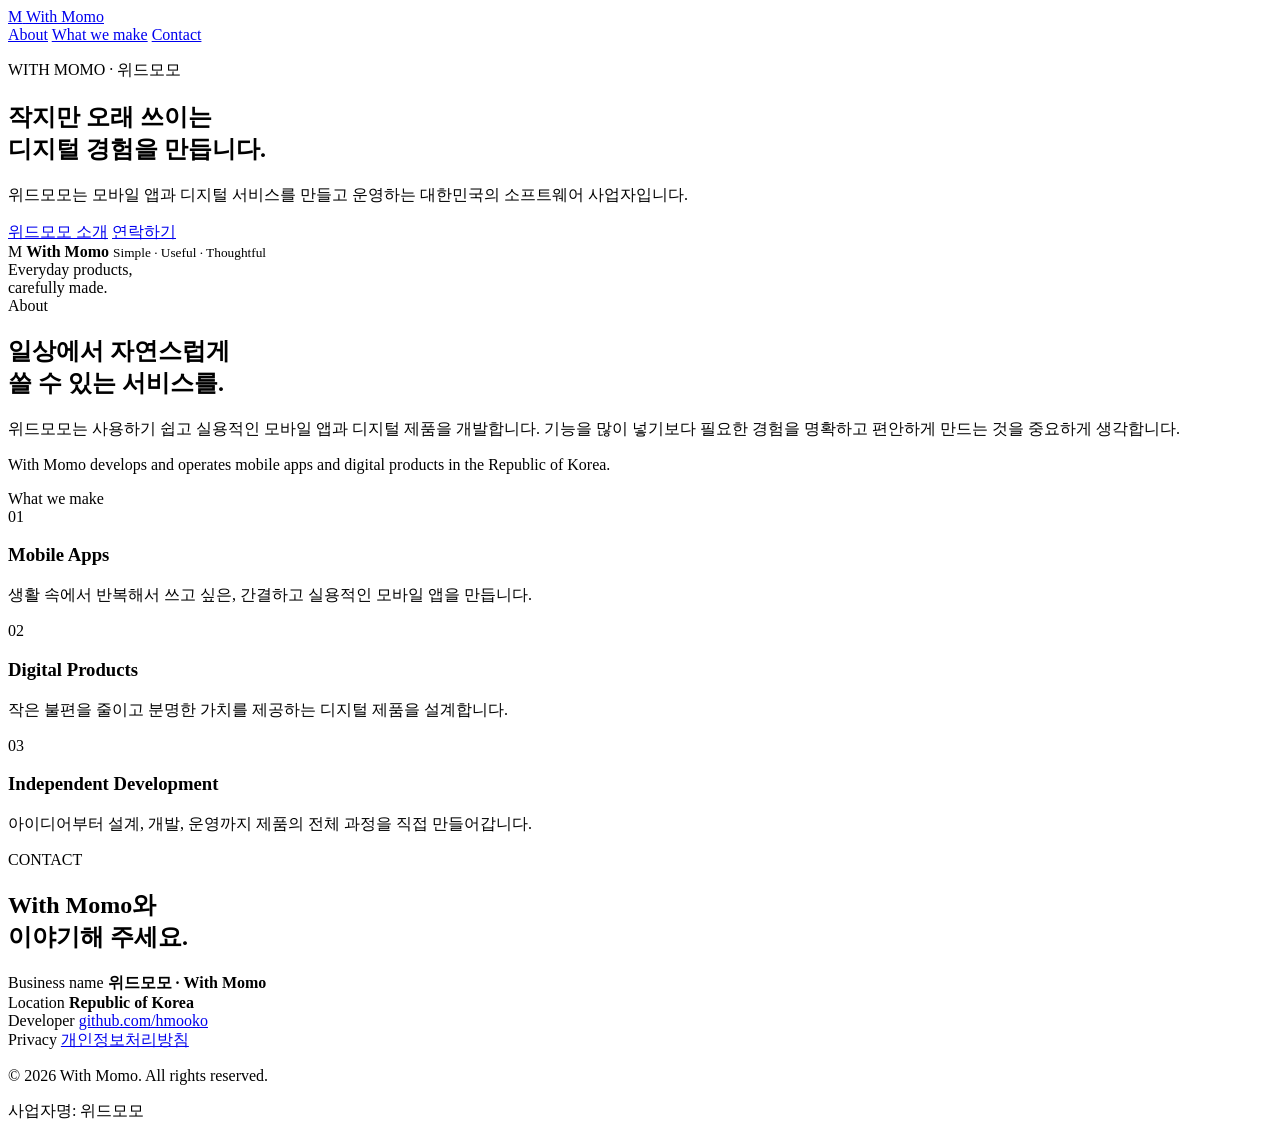
==== index.html @ e09e194d "Add With Momo official homepage" ====
<!doctype html>
<html lang="ko">
<head>
  <meta charset="utf-8" />
  <meta name="viewport" content="width=device-width, initial-scale=1" />
  <meta name="description" content="위드모모(With Momo)는 일상에 자연스럽게 스며드는 모바일 앱과 디지털 서비스를 만듭니다." />
  <meta name="theme-color" content="#f7f5f1" />
  <title>With Momo · 위드모모</title>
  <link rel="icon" href="favicon.svg" type="image/svg+xml" />
  <link rel="stylesheet" href="styles.css" />
</head>
<body>
  <header class="site-header">
    <div class="wrap nav-wrap">
      <a class="brand" href="#top" aria-label="With Momo 홈">
        <span class="brand-mark">M</span>
        <span>With Momo</span>
      </a>
      <nav aria-label="주요 메뉴">
        <a href="#about">About</a>
        <a href="#work">What we make</a>
        <a href="#contact">Contact</a>
      </nav>
    </div>
  </header>

  <main id="top">
    <section class="hero wrap">
      <div class="hero-copy">
        <p class="eyebrow">WITH MOMO · 위드모모</p>
        <h1>작지만 오래 쓰이는<br />디지털 경험을 만듭니다.</h1>
        <p class="lead">위드모모는 모바일 앱과 디지털 서비스를 만들고 운영하는 대한민국의 소프트웨어 사업자입니다.</p>
        <div class="hero-actions">
          <a class="button primary" href="#about">위드모모 소개</a>
          <a class="button ghost" href="#contact">연락하기</a>
        </div>
      </div>
      <div class="hero-art" aria-hidden="true">
        <div class="orb orb-a"></div>
        <div class="orb orb-b"></div>
        <div class="card card-main">
          <span class="mini-mark">M</span>
          <strong>With Momo</strong>
          <small>Simple · Useful · Thoughtful</small>
        </div>
        <div class="card card-note">Everyday products,<br />carefully made.</div>
      </div>
    </section>

    <section id="about" class="section wrap">
      <div class="section-label">About</div>
      <div class="section-grid">
        <h2>일상에서 자연스럽게<br />쓸 수 있는 서비스를.</h2>
        <div class="body-copy">
          <p>위드모모는 사용하기 쉽고 실용적인 모바일 앱과 디지털 제품을 개발합니다. 기능을 많이 넣기보다 필요한 경험을 명확하고 편안하게 만드는 것을 중요하게 생각합니다.</p>
          <p class="muted">With Momo develops and operates mobile apps and digital products in the Republic of Korea.</p>
        </div>
      </div>
    </section>

    <section id="work" class="section wrap">
      <div class="section-label">What we make</div>
      <div class="tiles">
        <article class="tile">
          <span class="tile-no">01</span>
          <h3>Mobile Apps</h3>
          <p>생활 속에서 반복해서 쓰고 싶은, 간결하고 실용적인 모바일 앱을 만듭니다.</p>
        </article>
        <article class="tile">
          <span class="tile-no">02</span>
          <h3>Digital Products</h3>
          <p>작은 불편을 줄이고 분명한 가치를 제공하는 디지털 제품을 설계합니다.</p>
        </article>
        <article class="tile">
          <span class="tile-no">03</span>
          <h3>Independent Development</h3>
          <p>아이디어부터 설계, 개발, 운영까지 제품의 전체 과정을 직접 만들어갑니다.</p>
        </article>
      </div>
    </section>

    <section id="contact" class="section wrap contact-section">
      <div class="contact-card">
        <div>
          <p class="eyebrow">CONTACT</p>
          <h2>With Momo와<br />이야기해 주세요.</h2>
        </div>
        <div class="contact-meta">
          <div>
            <span class="meta-label">Business name</span>
            <strong>위드모모 · With Momo</strong>
          </div>
          <div>
            <span class="meta-label">Location</span>
            <strong>Republic of Korea</strong>
          </div>
          <div>
            <span class="meta-label">Developer</span>
            <a href="https://github.com/hmooko" rel="noopener noreferrer">github.com/hmooko</a>
          </div>
          <div>
            <span class="meta-label">Privacy</span>
            <a href="privacy.html">개인정보처리방침</a>
          </div>
        </div>
      </div>
    </section>
  </main>

  <footer class="site-footer">
    <div class="wrap footer-wrap">
      <p>© <span id="year">2026</span> With Momo. All rights reserved.</p>
      <p class="legal">사업자명: 위드모모</p>
    </div>
  </footer>

  <script>
    document.getElementById('year').textContent = new Date().getFullYear();
  </script>
</body>
</html>
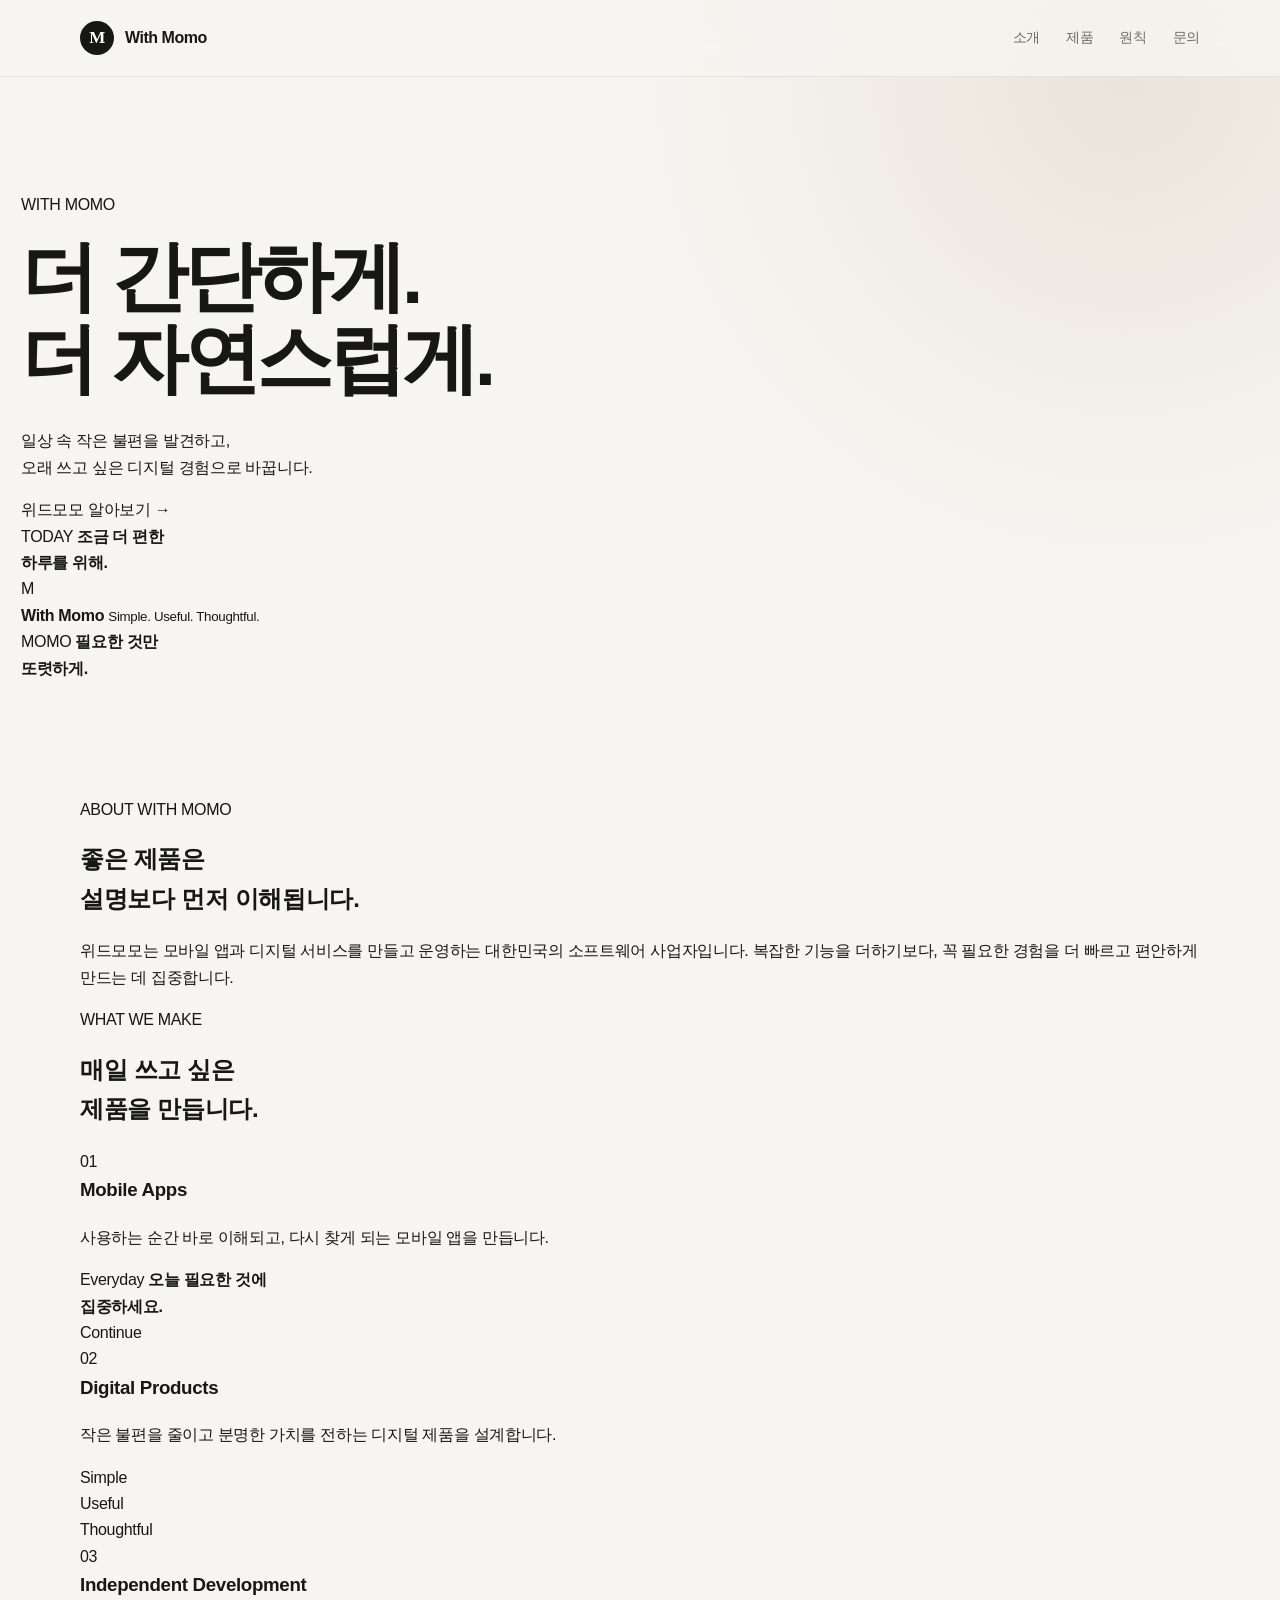
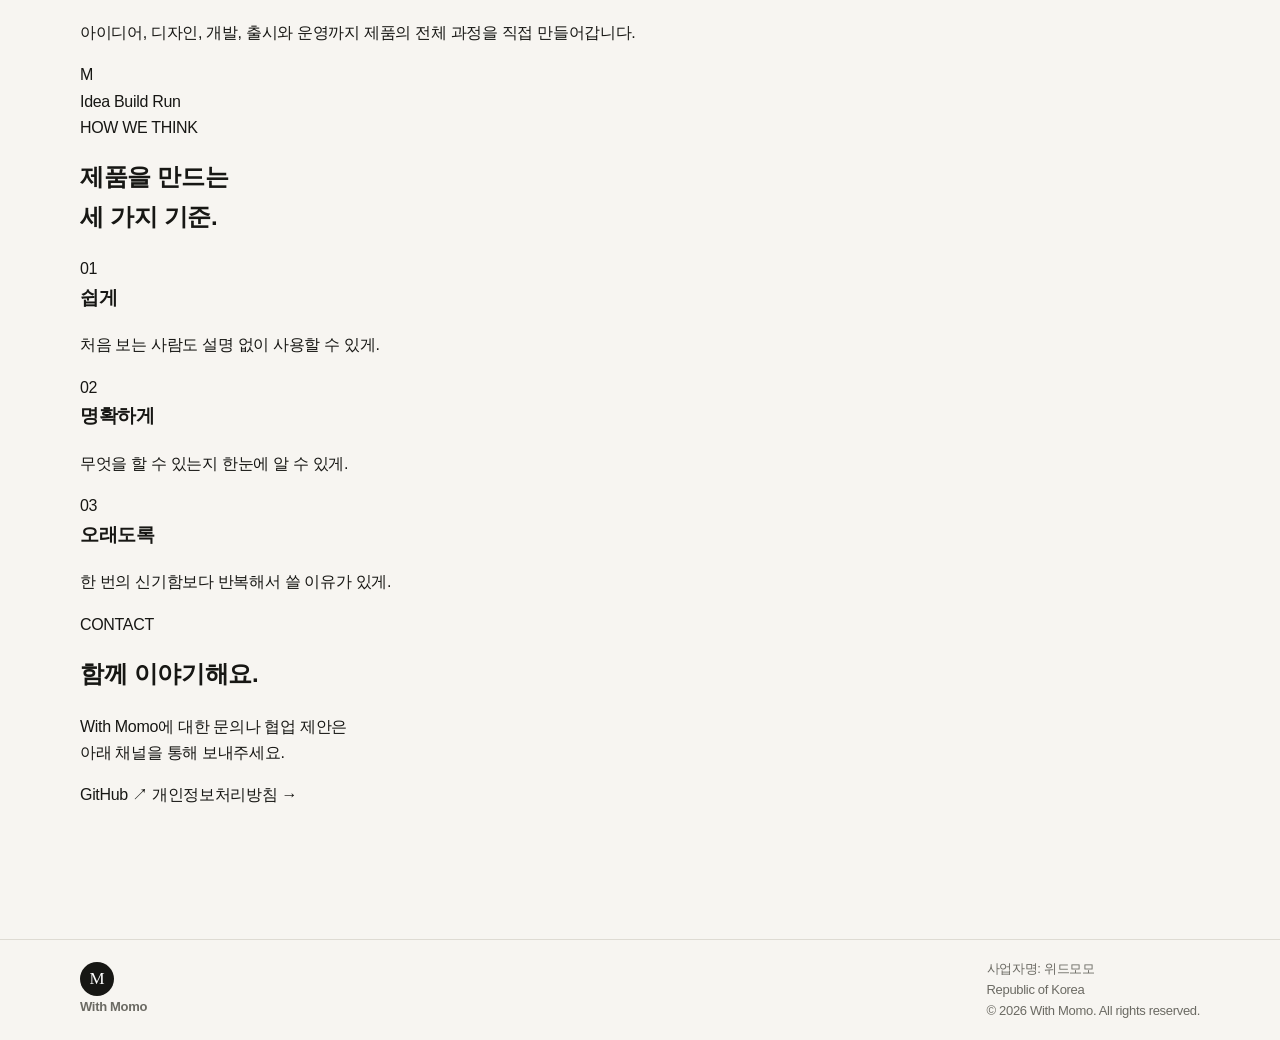
==== commit 60abf466: "Redesign official site with modern product-company aesthetic" ====
--- a/index.html
+++ b/index.html
@@ -4,7 +4,7 @@
   <meta charset="utf-8" />
   <meta name="viewport" content="width=device-width, initial-scale=1" />
   <meta name="description" content="위드모모(With Momo)는 일상에 자연스럽게 스며드는 모바일 앱과 디지털 서비스를 만듭니다." />
-  <meta name="theme-color" content="#f7f5f1" />
+  <meta name="theme-color" content="#ffffff" />
   <title>With Momo · 위드모모</title>
   <link rel="icon" href="favicon.svg" type="image/svg+xml" />
   <link rel="stylesheet" href="styles.css" />
@@ -14,93 +14,153 @@
     <div class="wrap nav-wrap">
       <a class="brand" href="#top" aria-label="With Momo 홈">
         <span class="brand-mark">M</span>
-        <span>With Momo</span>
+        <span class="brand-text">With Momo</span>
       </a>
       <nav aria-label="주요 메뉴">
-        <a href="#about">About</a>
-        <a href="#work">What we make</a>
-        <a href="#contact">Contact</a>
+        <a href="#about">소개</a>
+        <a href="#products">제품</a>
+        <a href="#principles">원칙</a>
+        <a href="#contact">문의</a>
       </nav>
     </div>
   </header>
 
   <main id="top">
-    <section class="hero wrap">
-      <div class="hero-copy">
-        <p class="eyebrow">WITH MOMO · 위드모모</p>
-        <h1>작지만 오래 쓰이는<br />디지털 경험을 만듭니다.</h1>
-        <p class="lead">위드모모는 모바일 앱과 디지털 서비스를 만들고 운영하는 대한민국의 소프트웨어 사업자입니다.</p>
-        <div class="hero-actions">
-          <a class="button primary" href="#about">위드모모 소개</a>
-          <a class="button ghost" href="#contact">연락하기</a>
-        </div>
-      </div>
-      <div class="hero-art" aria-hidden="true">
-        <div class="orb orb-a"></div>
-        <div class="orb orb-b"></div>
-        <div class="card card-main">
-          <span class="mini-mark">M</span>
-          <strong>With Momo</strong>
-          <small>Simple · Useful · Thoughtful</small>
-        </div>
-        <div class="card card-note">Everyday products,<br />carefully made.</div>
-      </div>
-    </section>
+    <section class="hero">
+      <div class="wrap hero-inner">
+        <p class="hero-kicker">WITH MOMO</p>
+        <h1>더 간단하게.<br />더 자연스럽게.</h1>
+        <p class="hero-lead">일상 속 작은 불편을 발견하고,<br class="mobile-hide" /> 오래 쓰고 싶은 디지털 경험으로 바꿉니다.</p>
+        <a class="cta-link" href="#about">위드모모 알아보기 <span>→</span></a>
 
-    <section id="about" class="section wrap">
-      <div class="section-label">About</div>
-      <div class="section-grid">
-        <h2>일상에서 자연스럽게<br />쓸 수 있는 서비스를.</h2>
-        <div class="body-copy">
-          <p>위드모모는 사용하기 쉽고 실용적인 모바일 앱과 디지털 제품을 개발합니다. 기능을 많이 넣기보다 필요한 경험을 명확하고 편안하게 만드는 것을 중요하게 생각합니다.</p>
-          <p class="muted">With Momo develops and operates mobile apps and digital products in the Republic of Korea.</p>
+        <div class="hero-visual" aria-hidden="true">
+          <div class="glow glow-left"></div>
+          <div class="glow glow-right"></div>
+          <div class="device device-left">
+            <div class="device-notch"></div>
+            <div class="screen screen-light">
+              <span class="screen-caption">TODAY</span>
+              <strong>조금 더 편한<br />하루를 위해.</strong>
+              <div class="mini-list">
+                <i></i><i></i><i></i>
+              </div>
+            </div>
+          </div>
+          <div class="device device-center">
+            <div class="device-notch"></div>
+            <div class="screen screen-blue">
+              <div class="momo-symbol">M</div>
+              <strong>With Momo</strong>
+              <small>Simple. Useful. Thoughtful.</small>
+            </div>
+          </div>
+          <div class="device device-right">
+            <div class="device-notch"></div>
+            <div class="screen screen-dark">
+              <span class="screen-caption">MOMO</span>
+              <strong>필요한 것만<br />또렷하게.</strong>
+              <div class="progress"><span></span></div>
+            </div>
+          </div>
         </div>
       </div>
     </section>
 
-    <section id="work" class="section wrap">
-      <div class="section-label">What we make</div>
-      <div class="tiles">
-        <article class="tile">
-          <span class="tile-no">01</span>
-          <h3>Mobile Apps</h3>
-          <p>생활 속에서 반복해서 쓰고 싶은, 간결하고 실용적인 모바일 앱을 만듭니다.</p>
-        </article>
-        <article class="tile">
-          <span class="tile-no">02</span>
-          <h3>Digital Products</h3>
-          <p>작은 불편을 줄이고 분명한 가치를 제공하는 디지털 제품을 설계합니다.</p>
-        </article>
-        <article class="tile">
-          <span class="tile-no">03</span>
-          <h3>Independent Development</h3>
-          <p>아이디어부터 설계, 개발, 운영까지 제품의 전체 과정을 직접 만들어갑니다.</p>
-        </article>
+    <section id="about" class="statement-section">
+      <div class="wrap statement-wrap reveal">
+        <p class="section-kicker">ABOUT WITH MOMO</p>
+        <h2>좋은 제품은<br />설명보다 먼저 이해됩니다.</h2>
+        <p class="statement-copy">위드모모는 모바일 앱과 디지털 서비스를 만들고 운영하는 대한민국의 소프트웨어 사업자입니다. 복잡한 기능을 더하기보다, 꼭 필요한 경험을 더 빠르고 편안하게 만드는 데 집중합니다.</p>
       </div>
     </section>
 
-    <section id="contact" class="section wrap contact-section">
-      <div class="contact-card">
-        <div>
-          <p class="eyebrow">CONTACT</p>
-          <h2>With Momo와<br />이야기해 주세요.</h2>
+    <section id="products" class="product-section">
+      <div class="wrap">
+        <div class="section-head reveal">
+          <p class="section-kicker blue">WHAT WE MAKE</p>
+          <h2>매일 쓰고 싶은<br />제품을 만듭니다.</h2>
         </div>
-        <div class="contact-meta">
-          <div>
-            <span class="meta-label">Business name</span>
-            <strong>위드모모 · With Momo</strong>
-          </div>
-          <div>
-            <span class="meta-label">Location</span>
-            <strong>Republic of Korea</strong>
-          </div>
-          <div>
-            <span class="meta-label">Developer</span>
-            <a href="https://github.com/hmooko" rel="noopener noreferrer">github.com/hmooko</a>
-          </div>
-          <div>
-            <span class="meta-label">Privacy</span>
-            <a href="privacy.html">개인정보처리방침</a>
+
+        <div class="feature-grid">
+          <article class="feature feature-blue reveal">
+            <div class="feature-copy">
+              <span class="feature-index">01</span>
+              <h3>Mobile Apps</h3>
+              <p>사용하는 순간 바로 이해되고, 다시 찾게 되는 모바일 앱을 만듭니다.</p>
+            </div>
+            <div class="feature-art app-art" aria-hidden="true">
+              <div class="app-window">
+                <span class="app-pill">Everyday</span>
+                <strong>오늘 필요한 것에<br />집중하세요.</strong>
+                <div class="app-button">Continue</div>
+              </div>
+            </div>
+          </article>
+
+          <article class="feature feature-pale reveal">
+            <div class="feature-copy">
+              <span class="feature-index">02</span>
+              <h3>Digital Products</h3>
+              <p>작은 불편을 줄이고 분명한 가치를 전하는 디지털 제품을 설계합니다.</p>
+            </div>
+            <div class="feature-art stack-art" aria-hidden="true">
+              <div class="stack-card stack-1"><span>Simple</span></div>
+              <div class="stack-card stack-2"><span>Useful</span></div>
+              <div class="stack-card stack-3"><span>Thoughtful</span></div>
+            </div>
+          </article>
+
+          <article class="feature feature-dark feature-wide reveal">
+            <div class="feature-copy">
+              <span class="feature-index">03</span>
+              <h3>Independent Development</h3>
+              <p>아이디어, 디자인, 개발, 출시와 운영까지 제품의 전체 과정을 직접 만들어갑니다.</p>
+            </div>
+            <div class="orbit-art" aria-hidden="true">
+              <div class="orbit orbit-a"></div>
+              <div class="orbit orbit-b"></div>
+              <div class="orbit-core">M</div>
+              <span class="orbit-label label-idea">Idea</span>
+              <span class="orbit-label label-build">Build</span>
+              <span class="orbit-label label-run">Run</span>
+            </div>
+          </article>
+        </div>
+      </div>
+    </section>
+
+    <section id="principles" class="principles-section">
+      <div class="wrap">
+        <div class="section-head reveal">
+          <p class="section-kicker">HOW WE THINK</p>
+          <h2>제품을 만드는<br />세 가지 기준.</h2>
+        </div>
+        <div class="principle-list">
+          <article class="principle reveal">
+            <span>01</span>
+            <div><h3>쉽게</h3><p>처음 보는 사람도 설명 없이 사용할 수 있게.</p></div>
+          </article>
+          <article class="principle reveal">
+            <span>02</span>
+            <div><h3>명확하게</h3><p>무엇을 할 수 있는지 한눈에 알 수 있게.</p></div>
+          </article>
+          <article class="principle reveal">
+            <span>03</span>
+            <div><h3>오래도록</h3><p>한 번의 신기함보다 반복해서 쓸 이유가 있게.</p></div>
+          </article>
+        </div>
+      </div>
+    </section>
+
+    <section id="contact" class="contact-section">
+      <div class="wrap reveal">
+        <div class="contact-panel">
+          <p class="section-kicker contact-kicker">CONTACT</p>
+          <h2>함께 이야기해요.</h2>
+          <p>With Momo에 대한 문의나 협업 제안은<br />아래 채널을 통해 보내주세요.</p>
+          <div class="contact-links">
+            <a href="https://github.com/hmooko" rel="noopener noreferrer">GitHub <span>↗</span></a>
+            <a href="privacy.html">개인정보처리방침 <span>→</span></a>
           </div>
         </div>
       </div>
@@ -109,13 +169,26 @@
 
   <footer class="site-footer">
     <div class="wrap footer-wrap">
-      <p>© <span id="year">2026</span> With Momo. All rights reserved.</p>
-      <p class="legal">사업자명: 위드모모</p>
+      <div class="footer-brand">
+        <span class="brand-mark small">M</span>
+        <strong>With Momo</strong>
+      </div>
+      <div class="footer-info">
+        <p>사업자명: 위드모모</p>
+        <p>Republic of Korea</p>
+        <p>© <span id="year">2026</span> With Momo. All rights reserved.</p>
+      </div>
     </div>
   </footer>
 
   <script>
     document.getElementById('year').textContent = new Date().getFullYear();
+    const observer = new IntersectionObserver((entries) => {
+      entries.forEach((entry) => {
+        if (entry.isIntersecting) entry.target.classList.add('is-visible');
+      });
+    }, { threshold: 0.12 });
+    document.querySelectorAll('.reveal').forEach((el) => observer.observe(el));
   </script>
 </body>
 </html>
--- a/styles.css
+++ b/styles.css
@@ -0,0 +1,110 @@
+:root {
+  --bg: #f7f5f1;
+  --paper: #fffdfa;
+  --ink: #171714;
+  --muted: #6b6a63;
+  --line: #dedbd3;
+  --accent: #26251f;
+  --soft: #ebe6dc;
+  --radius: 26px;
+  --shadow: 0 22px 70px rgba(31, 29, 24, 0.08);
+}
+* { box-sizing: border-box; }
+html { scroll-behavior: smooth; }
+body {
+  margin: 0;
+  color: var(--ink);
+  background:
+    radial-gradient(circle at 88% 3%, rgba(216, 205, 186, .42), transparent 30rem),
+    var(--bg);
+  font-family: Inter, Pretendard, -apple-system, BlinkMacSystemFont, "Segoe UI", "Noto Sans KR", sans-serif;
+  line-height: 1.65;
+  letter-spacing: -0.02em;
+}
+a { color: inherit; text-decoration: none; }
+.wrap { width: min(1120px, calc(100% - 42px)); margin: 0 auto; }
+.site-header {
+  position: sticky; top: 0; z-index: 20;
+  backdrop-filter: blur(18px);
+  background: rgba(247, 245, 241, .83);
+  border-bottom: 1px solid rgba(222,219,211,.7);
+}
+.nav-wrap { min-height: 76px; display: flex; align-items: center; justify-content: space-between; gap: 24px; }
+.brand { display: inline-flex; align-items: center; gap: 11px; font-weight: 760; letter-spacing: -0.03em; }
+.brand-mark, .mini-mark {
+  display: grid; place-items: center; background: var(--ink); color: white;
+  font-family: Georgia, serif; border-radius: 50%;
+}
+.brand-mark { width: 34px; height: 34px; font-size: 17px; }
+nav { display: flex; gap: 26px; font-size: 14px; color: var(--muted); }
+nav a:hover { color: var(--ink); }
+.hero { min-height: 720px; display: grid; grid-template-columns: 1.1fr .9fr; align-items: center; gap: 54px; padding: 80px 0; }
+.eyebrow { margin: 0 0 22px; font-size: 12px; font-weight: 760; letter-spacing: .15em; color: var(--muted); }
+h1, h2, h3, p { margin-top: 0; }
+h1 { font-size: clamp(44px, 6vw, 78px); line-height: 1.08; letter-spacing: -.055em; margin-bottom: 28px; }
+.lead { max-width: 630px; font-size: clamp(18px, 2vw, 22px); color: #4e4d47; }
+.hero-actions { display: flex; gap: 12px; margin-top: 38px; }
+.button { display: inline-flex; align-items: center; justify-content: center; min-height: 48px; padding: 0 20px; border-radius: 999px; font-size: 14px; font-weight: 700; }
+.button.primary { background: var(--ink); color: white; }
+.button.ghost { border: 1px solid var(--line); background: rgba(255,255,255,.35); }
+.hero-art { position: relative; min-height: 470px; }
+.orb { position: absolute; border-radius: 999px; filter: blur(1px); }
+.orb-a { width: 310px; height: 310px; background: #ded5c6; top: 35px; right: 8px; }
+.orb-b { width: 210px; height: 210px; background: #cec4b3; left: 14px; bottom: 5px; }
+.card { position: absolute; border: 1px solid rgba(255,255,255,.75); box-shadow: var(--shadow); backdrop-filter: blur(18px); }
+.card-main { width: min(360px, 82%); right: 42px; top: 105px; padding: 34px; border-radius: 32px; background: rgba(255,253,250,.82); display: grid; gap: 14px; }
+.card-main strong { font-size: 28px; letter-spacing: -.04em; }
+.card-main small { color: var(--muted); }
+.mini-mark { width: 52px; height: 52px; font-size: 24px; }
+.card-note { left: 0; bottom: 34px; padding: 22px 26px; border-radius: 22px; background: rgba(32,31,27,.9); color: white; font-family: Georgia, serif; font-size: 19px; line-height: 1.35; transform: rotate(-3deg); }
+.section { padding: 116px 0; border-top: 1px solid var(--line); }
+.section-label { margin-bottom: 48px; font-size: 12px; font-weight: 760; letter-spacing: .14em; text-transform: uppercase; color: var(--muted); }
+.section-grid { display: grid; grid-template-columns: .9fr 1.1fr; gap: 80px; }
+.section h2 { font-size: clamp(34px, 4vw, 54px); line-height: 1.15; letter-spacing: -.045em; }
+.body-copy { font-size: 18px; max-width: 620px; }
+.muted { color: var(--muted); font-size: 15px; margin-top: 28px; }
+.tiles { display: grid; grid-template-columns: repeat(3, 1fr); gap: 16px; }
+.tile { min-height: 290px; padding: 28px; border: 1px solid var(--line); border-radius: var(--radius); background: rgba(255,253,250,.55); }
+.tile-no { font-size: 12px; color: var(--muted); }
+.tile h3 { margin: 76px 0 14px; font-size: 26px; letter-spacing: -.04em; }
+.tile p { color: var(--muted); font-size: 15px; }
+.contact-section { padding-bottom: 130px; }
+.contact-card { display: grid; grid-template-columns: 1fr 1fr; gap: 70px; padding: 58px; border-radius: 36px; background: var(--ink); color: white; }
+.contact-card h2 { margin-bottom: 0; }
+.contact-card .eyebrow, .contact-card .meta-label { color: #aaa79f; }
+.contact-meta { display: grid; align-content: center; gap: 24px; }
+.contact-meta > div { padding-bottom: 18px; border-bottom: 1px solid #3d3b35; }
+.meta-label { display: block; margin-bottom: 5px; font-size: 11px; letter-spacing: .12em; text-transform: uppercase; }
+.contact-meta a { text-decoration: underline; text-underline-offset: 4px; }
+.site-footer { border-top: 1px solid var(--line); }
+.footer-wrap { min-height: 100px; display: flex; align-items: center; justify-content: space-between; gap: 20px; color: var(--muted); font-size: 13px; }
+.footer-wrap p { margin: 0; }
+.policy { max-width: 820px; padding: 110px 0 140px; }
+.policy h1 { font-size: clamp(44px, 7vw, 72px); margin-bottom: 10px; }
+.policy-date { color: var(--muted); margin-bottom: 70px; }
+.policy section { padding: 34px 0; border-top: 1px solid var(--line); }
+.policy section h2 { font-size: 22px; margin-bottom: 15px; }
+.policy section p { color: #4e4d47; }
+.back-link { display: inline-block; margin-top: 50px; font-weight: 700; text-decoration: underline; text-underline-offset: 5px; }
+@media (max-width: 800px) {
+  nav { display: none; }
+  .hero { min-height: auto; grid-template-columns: 1fr; padding: 72px 0 88px; gap: 30px; }
+  .hero-art { min-height: 390px; }
+  .section { padding: 86px 0; }
+  .section-grid, .contact-card { grid-template-columns: 1fr; gap: 40px; }
+  .tiles { grid-template-columns: 1fr; }
+  .tile { min-height: 230px; }
+  .tile h3 { margin-top: 48px; }
+  .contact-card { padding: 38px 28px; }
+  .footer-wrap { padding: 28px 0; align-items: flex-start; flex-direction: column; }
+}
+@media (max-width: 480px) {
+  .wrap { width: min(100% - 28px, 1120px); }
+  h1 { font-size: 43px; }
+  .hero-actions { flex-direction: column; align-items: stretch; }
+  .hero-art { min-height: 330px; }
+  .card-main { right: 12px; top: 55px; padding: 26px; }
+  .orb-a { width: 240px; height: 240px; }
+  .orb-b { width: 170px; height: 170px; }
+  .card-note { bottom: 12px; font-size: 16px; }
+}
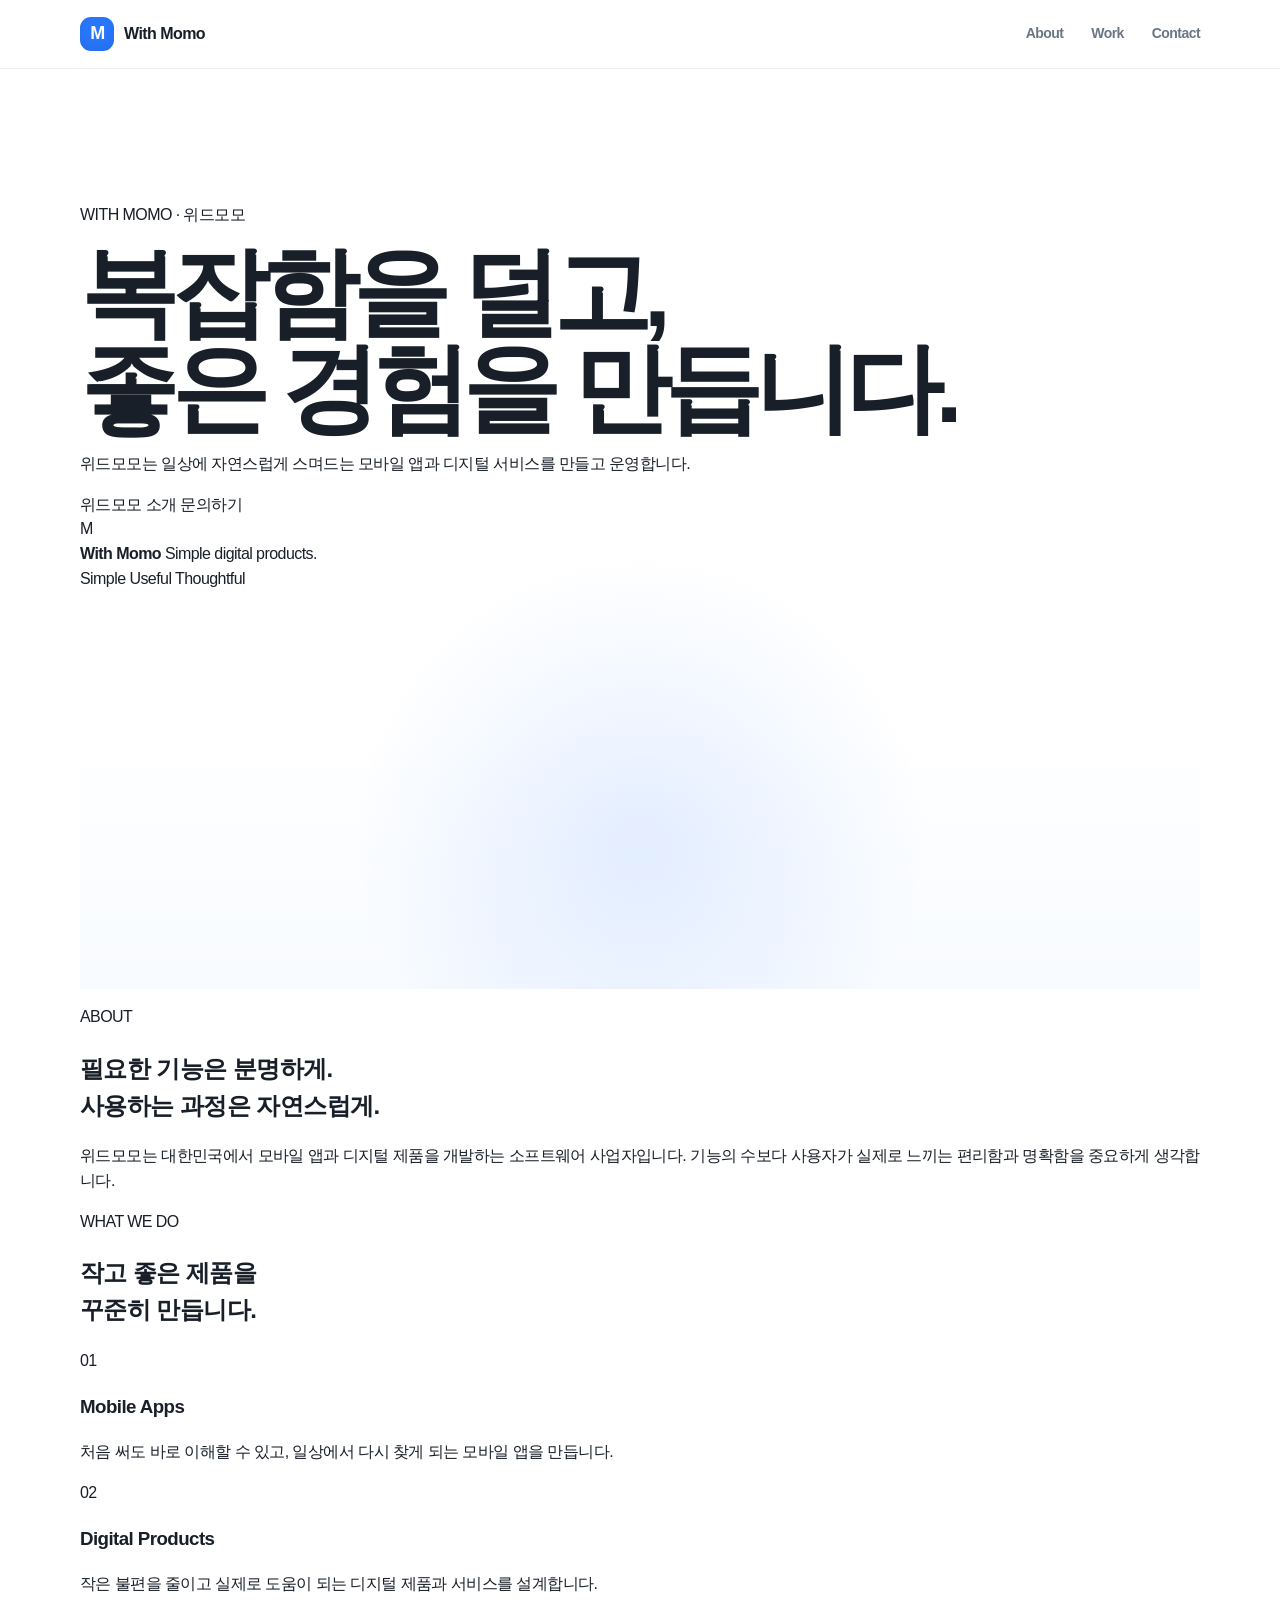
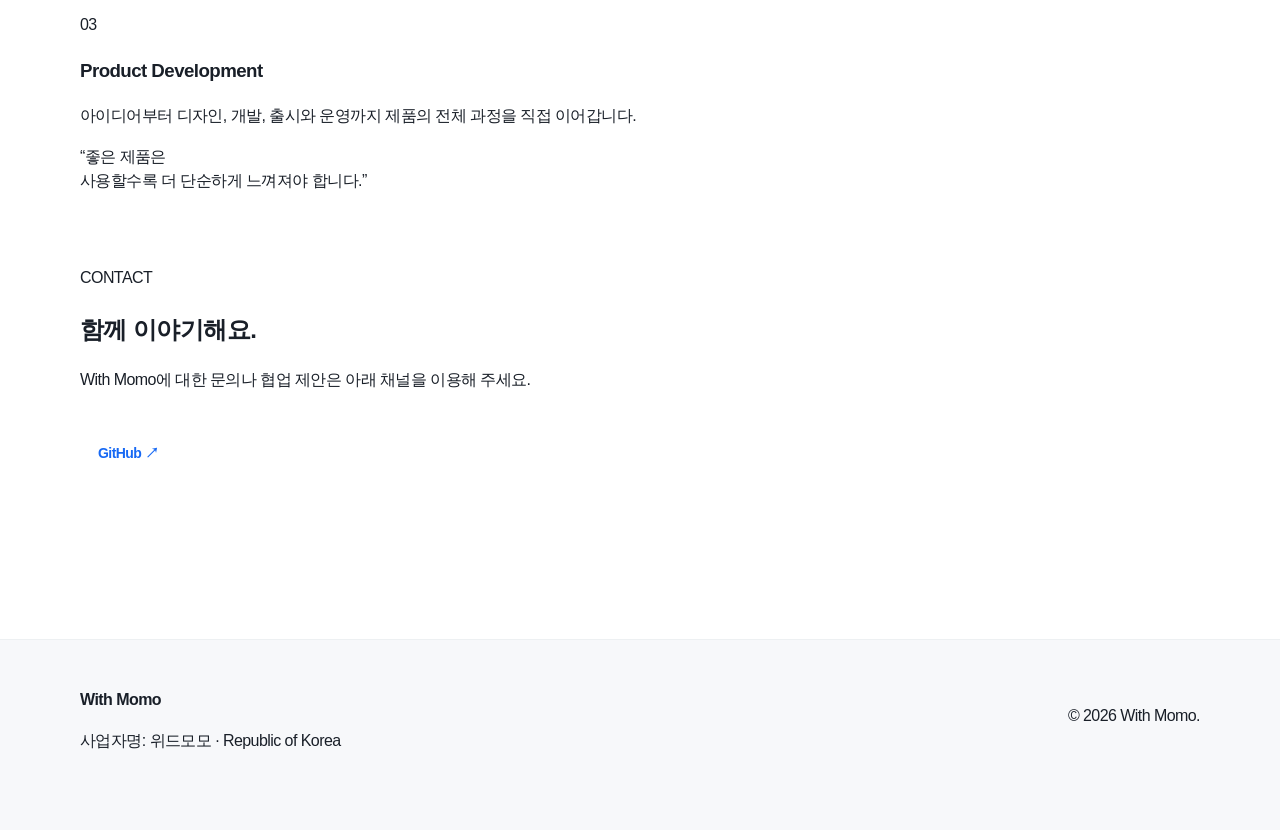
==== commit 2eb365f2: "Simplify official site with modern minimal layout" ====
--- a/index.html
+++ b/index.html
@@ -3,7 +3,7 @@
 <head>
   <meta charset="utf-8" />
   <meta name="viewport" content="width=device-width, initial-scale=1" />
-  <meta name="description" content="위드모모(With Momo)는 일상에 자연스럽게 스며드는 모바일 앱과 디지털 서비스를 만듭니다." />
+  <meta name="description" content="위드모모(With Momo)는 더 단순하고 편리한 모바일 앱과 디지털 서비스를 만듭니다." />
   <meta name="theme-color" content="#ffffff" />
   <title>With Momo · 위드모모</title>
   <link rel="icon" href="favicon.svg" type="image/svg+xml" />
@@ -14,153 +14,105 @@
     <div class="wrap nav-wrap">
       <a class="brand" href="#top" aria-label="With Momo 홈">
         <span class="brand-mark">M</span>
-        <span class="brand-text">With Momo</span>
+        <span>With Momo</span>
       </a>
       <nav aria-label="주요 메뉴">
-        <a href="#about">소개</a>
-        <a href="#products">제품</a>
-        <a href="#principles">원칙</a>
-        <a href="#contact">문의</a>
+        <a href="#about">About</a>
+        <a href="#work">Work</a>
+        <a href="#contact">Contact</a>
       </nav>
     </div>
   </header>
 
   <main id="top">
-    <section class="hero">
-      <div class="wrap hero-inner">
-        <p class="hero-kicker">WITH MOMO</p>
-        <h1>더 간단하게.<br />더 자연스럽게.</h1>
-        <p class="hero-lead">일상 속 작은 불편을 발견하고,<br class="mobile-hide" /> 오래 쓰고 싶은 디지털 경험으로 바꿉니다.</p>
-        <a class="cta-link" href="#about">위드모모 알아보기 <span>→</span></a>
+    <section class="hero wrap">
+      <div class="hero-copy">
+        <p class="eyebrow">WITH MOMO · 위드모모</p>
+        <h1>복잡함을 덜고,<br />좋은 경험을 만듭니다.</h1>
+        <p class="lead">위드모모는 일상에 자연스럽게 스며드는 모바일 앱과 디지털 서비스를 만들고 운영합니다.</p>
+        <div class="hero-actions">
+          <a class="button primary" href="#about">위드모모 소개</a>
+          <a class="button secondary" href="#contact">문의하기</a>
+        </div>
+      </div>
 
-        <div class="hero-visual" aria-hidden="true">
-          <div class="glow glow-left"></div>
-          <div class="glow glow-right"></div>
-          <div class="device device-left">
-            <div class="device-notch"></div>
-            <div class="screen screen-light">
-              <span class="screen-caption">TODAY</span>
-              <strong>조금 더 편한<br />하루를 위해.</strong>
-              <div class="mini-list">
-                <i></i><i></i><i></i>
-              </div>
-            </div>
+      <div class="hero-object" aria-hidden="true">
+        <div class="object-card">
+          <div class="object-logo">M</div>
+          <div>
+            <strong>With Momo</strong>
+            <span>Simple digital products.</span>
           </div>
-          <div class="device device-center">
-            <div class="device-notch"></div>
-            <div class="screen screen-blue">
-              <div class="momo-symbol">M</div>
-              <strong>With Momo</strong>
-              <small>Simple. Useful. Thoughtful.</small>
-            </div>
-          </div>
-          <div class="device device-right">
-            <div class="device-notch"></div>
-            <div class="screen screen-dark">
-              <span class="screen-caption">MOMO</span>
-              <strong>필요한 것만<br />또렷하게.</strong>
-              <div class="progress"><span></span></div>
-            </div>
-          </div>
+        </div>
+        <div class="object-line"></div>
+        <div class="object-tags">
+          <span>Simple</span>
+          <span>Useful</span>
+          <span>Thoughtful</span>
         </div>
       </div>
     </section>
 
-    <section id="about" class="statement-section">
-      <div class="wrap statement-wrap reveal">
-        <p class="section-kicker">ABOUT WITH MOMO</p>
-        <h2>좋은 제품은<br />설명보다 먼저 이해됩니다.</h2>
-        <p class="statement-copy">위드모모는 모바일 앱과 디지털 서비스를 만들고 운영하는 대한민국의 소프트웨어 사업자입니다. 복잡한 기능을 더하기보다, 꼭 필요한 경험을 더 빠르고 편안하게 만드는 데 집중합니다.</p>
+    <section id="about" class="section">
+      <div class="wrap split">
+        <p class="section-label">ABOUT</p>
+        <div class="section-content">
+          <h2>필요한 기능은 분명하게.<br />사용하는 과정은 자연스럽게.</h2>
+          <p>위드모모는 대한민국에서 모바일 앱과 디지털 제품을 개발하는 소프트웨어 사업자입니다. 기능의 수보다 사용자가 실제로 느끼는 편리함과 명확함을 중요하게 생각합니다.</p>
+        </div>
       </div>
     </section>
 
-    <section id="products" class="product-section">
+    <section id="work" class="section work-section">
       <div class="wrap">
-        <div class="section-head reveal">
-          <p class="section-kicker blue">WHAT WE MAKE</p>
-          <h2>매일 쓰고 싶은<br />제품을 만듭니다.</h2>
+        <div class="work-head">
+          <p class="section-label">WHAT WE DO</p>
+          <h2>작고 좋은 제품을<br />꾸준히 만듭니다.</h2>
         </div>
 
-        <div class="feature-grid">
-          <article class="feature feature-blue reveal">
-            <div class="feature-copy">
-              <span class="feature-index">01</span>
+        <div class="work-list">
+          <article class="work-item">
+            <span class="work-number">01</span>
+            <div>
               <h3>Mobile Apps</h3>
-              <p>사용하는 순간 바로 이해되고, 다시 찾게 되는 모바일 앱을 만듭니다.</p>
-            </div>
-            <div class="feature-art app-art" aria-hidden="true">
-              <div class="app-window">
-                <span class="app-pill">Everyday</span>
-                <strong>오늘 필요한 것에<br />집중하세요.</strong>
-                <div class="app-button">Continue</div>
-              </div>
+              <p>처음 써도 바로 이해할 수 있고, 일상에서 다시 찾게 되는 모바일 앱을 만듭니다.</p>
             </div>
           </article>
-
-          <article class="feature feature-pale reveal">
-            <div class="feature-copy">
-              <span class="feature-index">02</span>
+          <article class="work-item">
+            <span class="work-number">02</span>
+            <div>
               <h3>Digital Products</h3>
-              <p>작은 불편을 줄이고 분명한 가치를 전하는 디지털 제품을 설계합니다.</p>
-            </div>
-            <div class="feature-art stack-art" aria-hidden="true">
-              <div class="stack-card stack-1"><span>Simple</span></div>
-              <div class="stack-card stack-2"><span>Useful</span></div>
-              <div class="stack-card stack-3"><span>Thoughtful</span></div>
+              <p>작은 불편을 줄이고 실제로 도움이 되는 디지털 제품과 서비스를 설계합니다.</p>
             </div>
           </article>
-
-          <article class="feature feature-dark feature-wide reveal">
-            <div class="feature-copy">
-              <span class="feature-index">03</span>
-              <h3>Independent Development</h3>
-              <p>아이디어, 디자인, 개발, 출시와 운영까지 제품의 전체 과정을 직접 만들어갑니다.</p>
-            </div>
-            <div class="orbit-art" aria-hidden="true">
-              <div class="orbit orbit-a"></div>
-              <div class="orbit orbit-b"></div>
-              <div class="orbit-core">M</div>
-              <span class="orbit-label label-idea">Idea</span>
-              <span class="orbit-label label-build">Build</span>
-              <span class="orbit-label label-run">Run</span>
+          <article class="work-item">
+            <span class="work-number">03</span>
+            <div>
+              <h3>Product Development</h3>
+              <p>아이디어부터 디자인, 개발, 출시와 운영까지 제품의 전체 과정을 직접 이어갑니다.</p>
             </div>
           </article>
         </div>
       </div>
     </section>
 
-    <section id="principles" class="principles-section">
+    <section class="quote-section">
       <div class="wrap">
-        <div class="section-head reveal">
-          <p class="section-kicker">HOW WE THINK</p>
-          <h2>제품을 만드는<br />세 가지 기준.</h2>
-        </div>
-        <div class="principle-list">
-          <article class="principle reveal">
-            <span>01</span>
-            <div><h3>쉽게</h3><p>처음 보는 사람도 설명 없이 사용할 수 있게.</p></div>
-          </article>
-          <article class="principle reveal">
-            <span>02</span>
-            <div><h3>명확하게</h3><p>무엇을 할 수 있는지 한눈에 알 수 있게.</p></div>
-          </article>
-          <article class="principle reveal">
-            <span>03</span>
-            <div><h3>오래도록</h3><p>한 번의 신기함보다 반복해서 쓸 이유가 있게.</p></div>
-          </article>
-        </div>
+        <p class="quote">“좋은 제품은<br />사용할수록 더 단순하게 느껴져야 합니다.”</p>
       </div>
     </section>
 
-    <section id="contact" class="contact-section">
-      <div class="wrap reveal">
-        <div class="contact-panel">
-          <p class="section-kicker contact-kicker">CONTACT</p>
+    <section id="contact" class="section contact-section">
+      <div class="wrap contact-grid">
+        <div>
+          <p class="section-label">CONTACT</p>
           <h2>함께 이야기해요.</h2>
-          <p>With Momo에 대한 문의나 협업 제안은<br />아래 채널을 통해 보내주세요.</p>
+        </div>
+        <div class="contact-copy">
+          <p>With Momo에 대한 문의나 협업 제안은 아래 채널을 이용해 주세요.</p>
           <div class="contact-links">
-            <a href="https://github.com/hmooko" rel="noopener noreferrer">GitHub <span>↗</span></a>
-            <a href="privacy.html">개인정보처리방침 <span>→</span></a>
+            <a href="https://github.com/hmooko" rel="noopener noreferrer">GitHub ↗</a>
+            <a href="privacy.html">개인정보처리방침 →</a>
           </div>
         </div>
       </div>
@@ -169,26 +121,16 @@
 
   <footer class="site-footer">
     <div class="wrap footer-wrap">
-      <div class="footer-brand">
-        <span class="brand-mark small">M</span>
+      <div>
         <strong>With Momo</strong>
+        <p>사업자명: 위드모모 · Republic of Korea</p>
       </div>
-      <div class="footer-info">
-        <p>사업자명: 위드모모</p>
-        <p>Republic of Korea</p>
-        <p>© <span id="year">2026</span> With Momo. All rights reserved.</p>
-      </div>
+      <p>© <span id="year">2026</span> With Momo.</p>
     </div>
   </footer>
 
   <script>
     document.getElementById('year').textContent = new Date().getFullYear();
-    const observer = new IntersectionObserver((entries) => {
-      entries.forEach((entry) => {
-        if (entry.isIntersecting) entry.target.classList.add('is-visible');
-      });
-    }, { threshold: 0.12 });
-    document.querySelectorAll('.reveal').forEach((el) => observer.observe(el));
   </script>
 </body>
 </html>
--- a/styles.css
+++ b/styles.css
@@ -1,110 +1,379 @@
 :root {
-  --bg: #f7f5f1;
-  --paper: #fffdfa;
-  --ink: #171714;
-  --muted: #6b6a63;
-  --line: #dedbd3;
-  --accent: #26251f;
-  --soft: #ebe6dc;
-  --radius: 26px;
-  --shadow: 0 22px 70px rgba(31, 29, 24, 0.08);
-}
+  --bg: #ffffff;
+  --text: #191f28;
+  --text-soft: #4e5968;
+  --text-faint: #8b95a1;
+  --line: #e5e8eb;
+  --surface: #f2f4f6;
+  --surface-2: #f7f8fa;
+  --blue: #2878ff;
+  --blue-deep: #1769f4;
+  --blue-soft: #edf4ff;
+  --dark: #191f28;
+  --radius-lg: 40px;
+  --radius-md: 28px;
+  --shadow: 0 24px 70px rgba(28, 43, 67, .12);
+}
+
 * { box-sizing: border-box; }
 html { scroll-behavior: smooth; }
 body {
   margin: 0;
-  color: var(--ink);
+  color: var(--text);
+  background: var(--bg);
+  font-family: Pretendard, -apple-system, BlinkMacSystemFont, "Segoe UI", "Noto Sans KR", sans-serif;
+  letter-spacing: -0.035em;
+  line-height: 1.55;
+  -webkit-font-smoothing: antialiased;
+}
+
+a { color: inherit; text-decoration: none; }
+button, input { font: inherit; }
+.wrap { width: min(1120px, calc(100% - 48px)); margin: 0 auto; }
+
+.site-header {
+  position: sticky;
+  top: 0;
+  z-index: 50;
+  background: rgba(255,255,255,.86);
+  backdrop-filter: blur(18px);
+  border-bottom: 1px solid rgba(229,232,235,.72);
+}
+.nav-wrap {
+  min-height: 68px;
+  display: flex;
+  align-items: center;
+  justify-content: space-between;
+  gap: 24px;
+}
+.brand { display: inline-flex; align-items: center; gap: 10px; font-weight: 760; }
+.brand-mark {
+  width: 34px;
+  height: 34px;
+  border-radius: 11px;
+  display: grid;
+  place-items: center;
+  background: var(--blue);
+  color: white;
+  font-size: 18px;
+  font-weight: 850;
+  letter-spacing: -.08em;
+  box-shadow: inset 0 -6px 16px rgba(0,0,0,.08);
+}
+.brand-mark.small { width: 30px; height: 30px; border-radius: 10px; font-size: 15px; }
+.brand-text { font-size: 17px; letter-spacing: -.045em; }
+nav { display: flex; gap: 28px; font-size: 14px; font-weight: 650; color: #6b7684; }
+nav a { transition: color .2s ease; }
+nav a:hover { color: var(--text); }
+
+.hero {
+  overflow: hidden;
+  position: relative;
+  min-height: 920px;
+  padding: 118px 0 0;
   background:
-    radial-gradient(circle at 88% 3%, rgba(216, 205, 186, .42), transparent 30rem),
-    var(--bg);
-  font-family: Inter, Pretendard, -apple-system, BlinkMacSystemFont, "Segoe UI", "Noto Sans KR", sans-serif;
-  line-height: 1.65;
-  letter-spacing: -0.02em;
-}
-a { color: inherit; text-decoration: none; }
-.wrap { width: min(1120px, calc(100% - 42px)); margin: 0 auto; }
-.site-header {
-  position: sticky; top: 0; z-index: 20;
-  backdrop-filter: blur(18px);
-  background: rgba(247, 245, 241, .83);
-  border-bottom: 1px solid rgba(222,219,211,.7);
-}
-.nav-wrap { min-height: 76px; display: flex; align-items: center; justify-content: space-between; gap: 24px; }
-.brand { display: inline-flex; align-items: center; gap: 11px; font-weight: 760; letter-spacing: -0.03em; }
-.brand-mark, .mini-mark {
-  display: grid; place-items: center; background: var(--ink); color: white;
-  font-family: Georgia, serif; border-radius: 50%;
-}
-.brand-mark { width: 34px; height: 34px; font-size: 17px; }
-nav { display: flex; gap: 26px; font-size: 14px; color: var(--muted); }
-nav a:hover { color: var(--ink); }
-.hero { min-height: 720px; display: grid; grid-template-columns: 1.1fr .9fr; align-items: center; gap: 54px; padding: 80px 0; }
-.eyebrow { margin: 0 0 22px; font-size: 12px; font-weight: 760; letter-spacing: .15em; color: var(--muted); }
-h1, h2, h3, p { margin-top: 0; }
-h1 { font-size: clamp(44px, 6vw, 78px); line-height: 1.08; letter-spacing: -.055em; margin-bottom: 28px; }
-.lead { max-width: 630px; font-size: clamp(18px, 2vw, 22px); color: #4e4d47; }
-.hero-actions { display: flex; gap: 12px; margin-top: 38px; }
-.button { display: inline-flex; align-items: center; justify-content: center; min-height: 48px; padding: 0 20px; border-radius: 999px; font-size: 14px; font-weight: 700; }
-.button.primary { background: var(--ink); color: white; }
-.button.ghost { border: 1px solid var(--line); background: rgba(255,255,255,.35); }
-.hero-art { position: relative; min-height: 470px; }
-.orb { position: absolute; border-radius: 999px; filter: blur(1px); }
-.orb-a { width: 310px; height: 310px; background: #ded5c6; top: 35px; right: 8px; }
-.orb-b { width: 210px; height: 210px; background: #cec4b3; left: 14px; bottom: 5px; }
-.card { position: absolute; border: 1px solid rgba(255,255,255,.75); box-shadow: var(--shadow); backdrop-filter: blur(18px); }
-.card-main { width: min(360px, 82%); right: 42px; top: 105px; padding: 34px; border-radius: 32px; background: rgba(255,253,250,.82); display: grid; gap: 14px; }
-.card-main strong { font-size: 28px; letter-spacing: -.04em; }
-.card-main small { color: var(--muted); }
-.mini-mark { width: 52px; height: 52px; font-size: 24px; }
-.card-note { left: 0; bottom: 34px; padding: 22px 26px; border-radius: 22px; background: rgba(32,31,27,.9); color: white; font-family: Georgia, serif; font-size: 19px; line-height: 1.35; transform: rotate(-3deg); }
-.section { padding: 116px 0; border-top: 1px solid var(--line); }
-.section-label { margin-bottom: 48px; font-size: 12px; font-weight: 760; letter-spacing: .14em; text-transform: uppercase; color: var(--muted); }
-.section-grid { display: grid; grid-template-columns: .9fr 1.1fr; gap: 80px; }
-.section h2 { font-size: clamp(34px, 4vw, 54px); line-height: 1.15; letter-spacing: -.045em; }
-.body-copy { font-size: 18px; max-width: 620px; }
-.muted { color: var(--muted); font-size: 15px; margin-top: 28px; }
-.tiles { display: grid; grid-template-columns: repeat(3, 1fr); gap: 16px; }
-.tile { min-height: 290px; padding: 28px; border: 1px solid var(--line); border-radius: var(--radius); background: rgba(255,253,250,.55); }
-.tile-no { font-size: 12px; color: var(--muted); }
-.tile h3 { margin: 76px 0 14px; font-size: 26px; letter-spacing: -.04em; }
-.tile p { color: var(--muted); font-size: 15px; }
-.contact-section { padding-bottom: 130px; }
-.contact-card { display: grid; grid-template-columns: 1fr 1fr; gap: 70px; padding: 58px; border-radius: 36px; background: var(--ink); color: white; }
-.contact-card h2 { margin-bottom: 0; }
-.contact-card .eyebrow, .contact-card .meta-label { color: #aaa79f; }
-.contact-meta { display: grid; align-content: center; gap: 24px; }
-.contact-meta > div { padding-bottom: 18px; border-bottom: 1px solid #3d3b35; }
-.meta-label { display: block; margin-bottom: 5px; font-size: 11px; letter-spacing: .12em; text-transform: uppercase; }
-.contact-meta a { text-decoration: underline; text-underline-offset: 4px; }
-.site-footer { border-top: 1px solid var(--line); }
-.footer-wrap { min-height: 100px; display: flex; align-items: center; justify-content: space-between; gap: 20px; color: var(--muted); font-size: 13px; }
-.footer-wrap p { margin: 0; }
-.policy { max-width: 820px; padding: 110px 0 140px; }
-.policy h1 { font-size: clamp(44px, 7vw, 72px); margin-bottom: 10px; }
-.policy-date { color: var(--muted); margin-bottom: 70px; }
+    radial-gradient(circle at 50% 84%, rgba(40,120,255,.12), transparent 30%),
+    linear-gradient(180deg, #fff 0%, #fff 72%, #f8fbff 100%);
+}
+.hero-inner { text-align: center; }
+.hero-kicker,
+.section-kicker {
+  margin: 0 0 20px;
+  color: var(--text-faint);
+  font-size: 13px;
+  font-weight: 800;
+  letter-spacing: .12em;
+}
+.hero h1 {
+  margin: 0;
+  font-size: clamp(58px, 8.2vw, 98px);
+  line-height: .98;
+  letter-spacing: -.075em;
+  font-weight: 820;
+}
+.hero-lead {
+  margin: 34px auto 0;
+  font-size: clamp(19px, 2.1vw, 24px);
+  line-height: 1.55;
+  color: var(--text-soft);
+  font-weight: 520;
+}
+.cta-link {
+  display: inline-flex;
+  align-items: center;
+  gap: 8px;
+  margin-top: 26px;
+  color: var(--blue);
+  font-size: 16px;
+  font-weight: 760;
+}
+.cta-link span { transition: transform .2s ease; }
+.cta-link:hover span { transform: translateX(4px); }
+
+.hero-visual {
+  position: relative;
+  height: 500px;
+  margin-top: 54px;
+  perspective: 1200px;
+}
+.glow { position: absolute; border-radius: 50%; filter: blur(30px); opacity: .7; }
+.glow-left { width: 330px; height: 330px; left: 13%; top: 90px; background: rgba(101,156,255,.18); }
+.glow-right { width: 290px; height: 290px; right: 14%; top: 60px; background: rgba(88,211,255,.16); }
+.device {
+  position: absolute;
+  top: 22px;
+  width: 250px;
+  height: 500px;
+  border: 8px solid #202833;
+  border-radius: 48px;
+  padding: 8px;
+  background: #202833;
+  box-shadow: 0 35px 70px rgba(27,45,74,.25);
+  overflow: hidden;
+}
+.device-notch {
+  position: absolute;
+  width: 90px;
+  height: 25px;
+  top: 9px;
+  left: 50%;
+  transform: translateX(-50%);
+  border-radius: 999px;
+  background: #202833;
+  z-index: 3;
+}
+.device-left { left: 18%; transform: translateX(-50%) rotate(-11deg) translateY(72px); opacity: .9; }
+.device-center { left: 50%; transform: translateX(-50%); z-index: 3; }
+.device-right { right: 18%; transform: translateX(50%) rotate(11deg) translateY(72px); opacity: .9; }
+.screen {
+  height: 100%;
+  border-radius: 34px;
+  overflow: hidden;
+  display: flex;
+  flex-direction: column;
+  align-items: flex-start;
+  justify-content: center;
+  padding: 34px 26px;
+  text-align: left;
+}
+.screen strong { font-size: 26px; line-height: 1.25; letter-spacing: -.055em; }
+.screen-caption { font-size: 11px; font-weight: 800; letter-spacing: .14em; margin-bottom: 18px; opacity: .65; }
+.screen-light { background: #f5f7fa; color: #252b33; }
+.screen-blue { align-items: center; text-align: center; background: linear-gradient(145deg, #347fff 0%, #1668ef 100%); color: white; }
+.screen-blue strong { margin-top: 18px; font-size: 27px; }
+.screen-blue small { margin-top: 6px; opacity: .8; font-size: 12px; }
+.screen-dark { background: #131a22; color: white; }
+.momo-symbol {
+  width: 92px;
+  height: 92px;
+  display: grid;
+  place-items: center;
+  border-radius: 28px;
+  background: white;
+  color: var(--blue);
+  font-size: 52px;
+  font-weight: 900;
+  letter-spacing: -.1em;
+  box-shadow: 0 20px 40px rgba(0,0,0,.14);
+}
+.mini-list { width: 100%; margin-top: 28px; display: grid; gap: 10px; }
+.mini-list i { display: block; height: 42px; border-radius: 14px; background: white; box-shadow: 0 7px 20px rgba(16,31,52,.07); }
+.progress { width: 100%; height: 8px; margin-top: 30px; border-radius: 999px; background: rgba(255,255,255,.15); overflow: hidden; }
+.progress span { display: block; width: 68%; height: 100%; background: #6ea2ff; border-radius: inherit; }
+
+.statement-section {
+  padding: 190px 0;
+  background: white;
+}
+.statement-wrap { max-width: 900px; }
+.section-kicker.blue { color: var(--blue); }
+.statement-section h2,
+.section-head h2,
+.contact-panel h2 {
+  margin: 0;
+  font-size: clamp(44px, 6.2vw, 72px);
+  line-height: 1.1;
+  letter-spacing: -.065em;
+  font-weight: 820;
+}
+.statement-copy {
+  max-width: 760px;
+  margin: 42px 0 0;
+  color: var(--text-soft);
+  font-size: clamp(20px, 2.15vw, 26px);
+  line-height: 1.7;
+  font-weight: 520;
+}
+
+.product-section {
+  padding: 160px 0 180px;
+  background: var(--surface-2);
+}
+.section-head { margin-bottom: 70px; }
+.feature-grid { display: grid; grid-template-columns: 1fr 1fr; gap: 22px; }
+.feature {
+  position: relative;
+  min-height: 600px;
+  border-radius: var(--radius-lg);
+  overflow: hidden;
+  padding: 44px;
+}
+.feature-blue { background: linear-gradient(145deg, #2c7cff 0%, #1769ed 100%); color: white; }
+.feature-pale { background: #eaf2ff; color: var(--text); }
+.feature-wide {
+  grid-column: 1 / -1;
+  min-height: 520px;
+  background: #191f28;
+  color: white;
+}
+.feature-copy { position: relative; z-index: 3; max-width: 420px; }
+.feature-index { font-size: 12px; font-weight: 800; letter-spacing: .11em; opacity: .65; }
+.feature h3 { margin: 14px 0 14px; font-size: 38px; line-height: 1.15; letter-spacing: -.055em; }
+.feature p { margin: 0; max-width: 360px; font-size: 17px; line-height: 1.65; opacity: .82; }
+.feature-art { position: absolute; inset: auto 0 0; height: 330px; }
+.app-art { display: grid; place-items: end center; }
+.app-window {
+  width: 74%;
+  height: 300px;
+  padding: 34px;
+  border-radius: 34px 34px 0 0;
+  background: white;
+  color: var(--text);
+  box-shadow: 0 -15px 50px rgba(10,50,120,.16);
+}
+.app-window strong { display: block; margin-top: 30px; font-size: 30px; line-height: 1.25; letter-spacing: -.055em; }
+.app-pill { display: inline-block; padding: 7px 12px; border-radius: 999px; background: #eef4ff; color: var(--blue); font-size: 12px; font-weight: 800; }
+.app-button { width: 100%; margin-top: 44px; padding: 14px; border-radius: 14px; background: var(--blue); color: white; text-align: center; font-size: 14px; font-weight: 800; }
+.stack-art { height: 360px; }
+.stack-card {
+  position: absolute;
+  right: 12%;
+  width: 68%;
+  height: 160px;
+  border-radius: 30px;
+  display: flex;
+  align-items: end;
+  padding: 26px;
+  box-shadow: 0 24px 60px rgba(31,72,130,.14);
+  font-weight: 800;
+  font-size: 22px;
+}
+.stack-1 { bottom: 24px; transform: rotate(-7deg); background: #d5e5ff; }
+.stack-2 { bottom: 56px; right: 17%; transform: rotate(3deg); background: white; }
+.stack-3 { bottom: 90px; right: 8%; transform: rotate(9deg); background: #2b7cff; color: white; }
+.orbit-art { position: absolute; width: 410px; height: 410px; right: 85px; top: 55px; }
+.orbit { position: absolute; border: 1px solid rgba(255,255,255,.16); border-radius: 50%; }
+.orbit-a { inset: 25px; }
+.orbit-b { inset: 90px; }
+.orbit-core {
+  position: absolute;
+  left: 50%; top: 50%; transform: translate(-50%,-50%);
+  width: 96px; height: 96px; border-radius: 30px;
+  display: grid; place-items: center;
+  background: var(--blue);
+  font-size: 46px; font-weight: 900; letter-spacing: -.1em;
+  box-shadow: 0 18px 55px rgba(40,120,255,.35);
+}
+.orbit-label { position: absolute; padding: 9px 15px; border: 1px solid rgba(255,255,255,.12); border-radius: 999px; background: rgba(255,255,255,.07); color: #d6dce3; font-size: 13px; font-weight: 750; backdrop-filter: blur(10px); }
+.label-idea { top: 22px; left: 155px; }
+.label-build { right: 0; top: 190px; }
+.label-run { bottom: 18px; left: 74px; }
+
+.principles-section { padding: 180px 0; background: white; }
+.principle-list { margin-top: 70px; border-top: 1px solid var(--line); }
+.principle {
+  display: grid;
+  grid-template-columns: 90px 1fr;
+  gap: 24px;
+  align-items: start;
+  padding: 44px 0;
+  border-bottom: 1px solid var(--line);
+}
+.principle > span { color: var(--text-faint); font-size: 13px; font-weight: 800; letter-spacing: .08em; }
+.principle h3 { margin: 0 0 8px; font-size: 32px; letter-spacing: -.055em; }
+.principle p { margin: 0; color: var(--text-soft); font-size: 18px; }
+
+.contact-section { padding: 40px 0 160px; }
+.contact-panel {
+  padding: 88px 76px;
+  border-radius: 42px;
+  background: linear-gradient(145deg, #2d7fff 0%, #1465ec 100%);
+  color: white;
+  box-shadow: 0 35px 80px rgba(38,109,228,.22);
+}
+.contact-kicker { color: rgba(255,255,255,.7); }
+.contact-panel p:not(.section-kicker) { margin: 28px 0 0; font-size: 19px; line-height: 1.65; color: rgba(255,255,255,.82); }
+.contact-links { display: flex; gap: 12px; margin-top: 36px; flex-wrap: wrap; }
+.contact-links a { display: inline-flex; align-items: center; gap: 9px; min-height: 50px; padding: 0 18px; border-radius: 14px; background: white; color: var(--blue-deep); font-size: 14px; font-weight: 800; }
+.contact-links a + a { background: rgba(255,255,255,.14); color: white; }
+
+.site-footer { background: #f7f8fa; border-top: 1px solid #edf0f2; }
+.footer-wrap { min-height: 190px; display: flex; justify-content: space-between; gap: 40px; padding: 48px 0; }
+.footer-brand { display: flex; align-items: center; gap: 10px; align-self: flex-start; }
+.footer-brand strong { font-size: 16px; }
+.footer-info { text-align: right; color: #8b95a1; font-size: 13px; line-height: 1.8; }
+.footer-info p { margin: 0; }
+
+.policy { max-width: 820px; padding: 120px 0 150px; }
+.policy h1 { margin: 0 0 12px; font-size: clamp(44px, 7vw, 68px); line-height: 1.1; letter-spacing: -.06em; }
+.policy-date { color: var(--text-faint); margin-bottom: 70px; }
 .policy section { padding: 34px 0; border-top: 1px solid var(--line); }
-.policy section h2 { font-size: 22px; margin-bottom: 15px; }
-.policy section p { color: #4e4d47; }
-.back-link { display: inline-block; margin-top: 50px; font-weight: 700; text-decoration: underline; text-underline-offset: 5px; }
-@media (max-width: 800px) {
+.policy section h2 { font-size: 22px; margin-bottom: 14px; letter-spacing: -.04em; }
+.policy section p { color: var(--text-soft); }
+.back-link { display: inline-block; margin-top: 50px; color: var(--blue); font-weight: 800; }
+
+.reveal { opacity: 0; transform: translateY(26px); transition: opacity .7s ease, transform .7s cubic-bezier(.2,.75,.25,1); }
+.reveal.is-visible { opacity: 1; transform: translateY(0); }
+
+@media (prefers-reduced-motion: reduce) {
+  * { scroll-behavior: auto !important; }
+  .reveal { opacity: 1; transform: none; transition: none; }
+}
+
+@media (max-width: 900px) {
   nav { display: none; }
-  .hero { min-height: auto; grid-template-columns: 1fr; padding: 72px 0 88px; gap: 30px; }
-  .hero-art { min-height: 390px; }
-  .section { padding: 86px 0; }
-  .section-grid, .contact-card { grid-template-columns: 1fr; gap: 40px; }
-  .tiles { grid-template-columns: 1fr; }
-  .tile { min-height: 230px; }
-  .tile h3 { margin-top: 48px; }
-  .contact-card { padding: 38px 28px; }
-  .footer-wrap { padding: 28px 0; align-items: flex-start; flex-direction: column; }
-}
-@media (max-width: 480px) {
-  .wrap { width: min(100% - 28px, 1120px); }
-  h1 { font-size: 43px; }
-  .hero-actions { flex-direction: column; align-items: stretch; }
-  .hero-art { min-height: 330px; }
-  .card-main { right: 12px; top: 55px; padding: 26px; }
-  .orb-a { width: 240px; height: 240px; }
-  .orb-b { width: 170px; height: 170px; }
-  .card-note { bottom: 12px; font-size: 16px; }
-}
+  .hero { min-height: 820px; padding-top: 100px; }
+  .hero-visual { height: 420px; margin-top: 62px; transform: scale(.9); transform-origin: top center; }
+  .device-left { left: 11%; }
+  .device-right { right: 11%; }
+  .statement-section, .product-section, .principles-section { padding-top: 130px; padding-bottom: 130px; }
+  .feature-grid { grid-template-columns: 1fr; }
+  .feature-wide { grid-column: auto; }
+  .orbit-art { right: 15px; transform: scale(.82); transform-origin: center right; opacity: .92; }
+}
+
+@media (max-width: 640px) {
+  .wrap { width: min(100% - 32px, 1120px); }
+  .nav-wrap { min-height: 62px; }
+  .brand-mark { width: 31px; height: 31px; border-radius: 10px; }
+  .hero { min-height: 740px; padding-top: 82px; }
+  .hero h1 { font-size: 54px; }
+  .hero-lead { font-size: 18px; }
+  .mobile-hide { display: none; }
+  .hero-visual { height: 360px; margin-top: 48px; transform: scale(.72); }
+  .device-left { left: -4%; }
+  .device-right { right: -4%; }
+  .statement-section, .product-section, .principles-section { padding: 104px 0; }
+  .statement-section h2, .section-head h2, .contact-panel h2 { font-size: 44px; }
+  .statement-copy { margin-top: 30px; font-size: 19px; }
+  .section-head { margin-bottom: 44px; }
+  .feature { min-height: 540px; padding: 30px; border-radius: 30px; }
+  .feature h3 { font-size: 32px; }
+  .feature p { font-size: 16px; }
+  .app-window { width: 82%; }
+  .stack-card { width: 76%; right: 8%; }
+  .stack-2 { right: 13%; }
+  .stack-3 { right: 4%; }
+  .feature-wide { min-height: 620px; }
+  .orbit-art { width: 360px; height: 360px; right: -70px; top: auto; bottom: 10px; transform: scale(.8); }
+  .principle { grid-template-columns: 54px 1fr; gap: 10px; padding: 32px 0; }
+  .principle h3 { font-size: 28px; }
+  .principle p { font-size: 16px; }
+  .contact-section { padding-bottom: 100px; }
+  .contact-panel { padding: 56px 30px; border-radius: 30px; }
+  .contact-links { flex-direction: column; align-items: stretch; }
+  .contact-links a { justify-content: center; }
+  .footer-wrap { min-height: auto; flex-direction: column; padding: 40px 0; }
+  .footer-info { text-align: left; }
+  .policy { padding: 90px 0 120px; }
+}
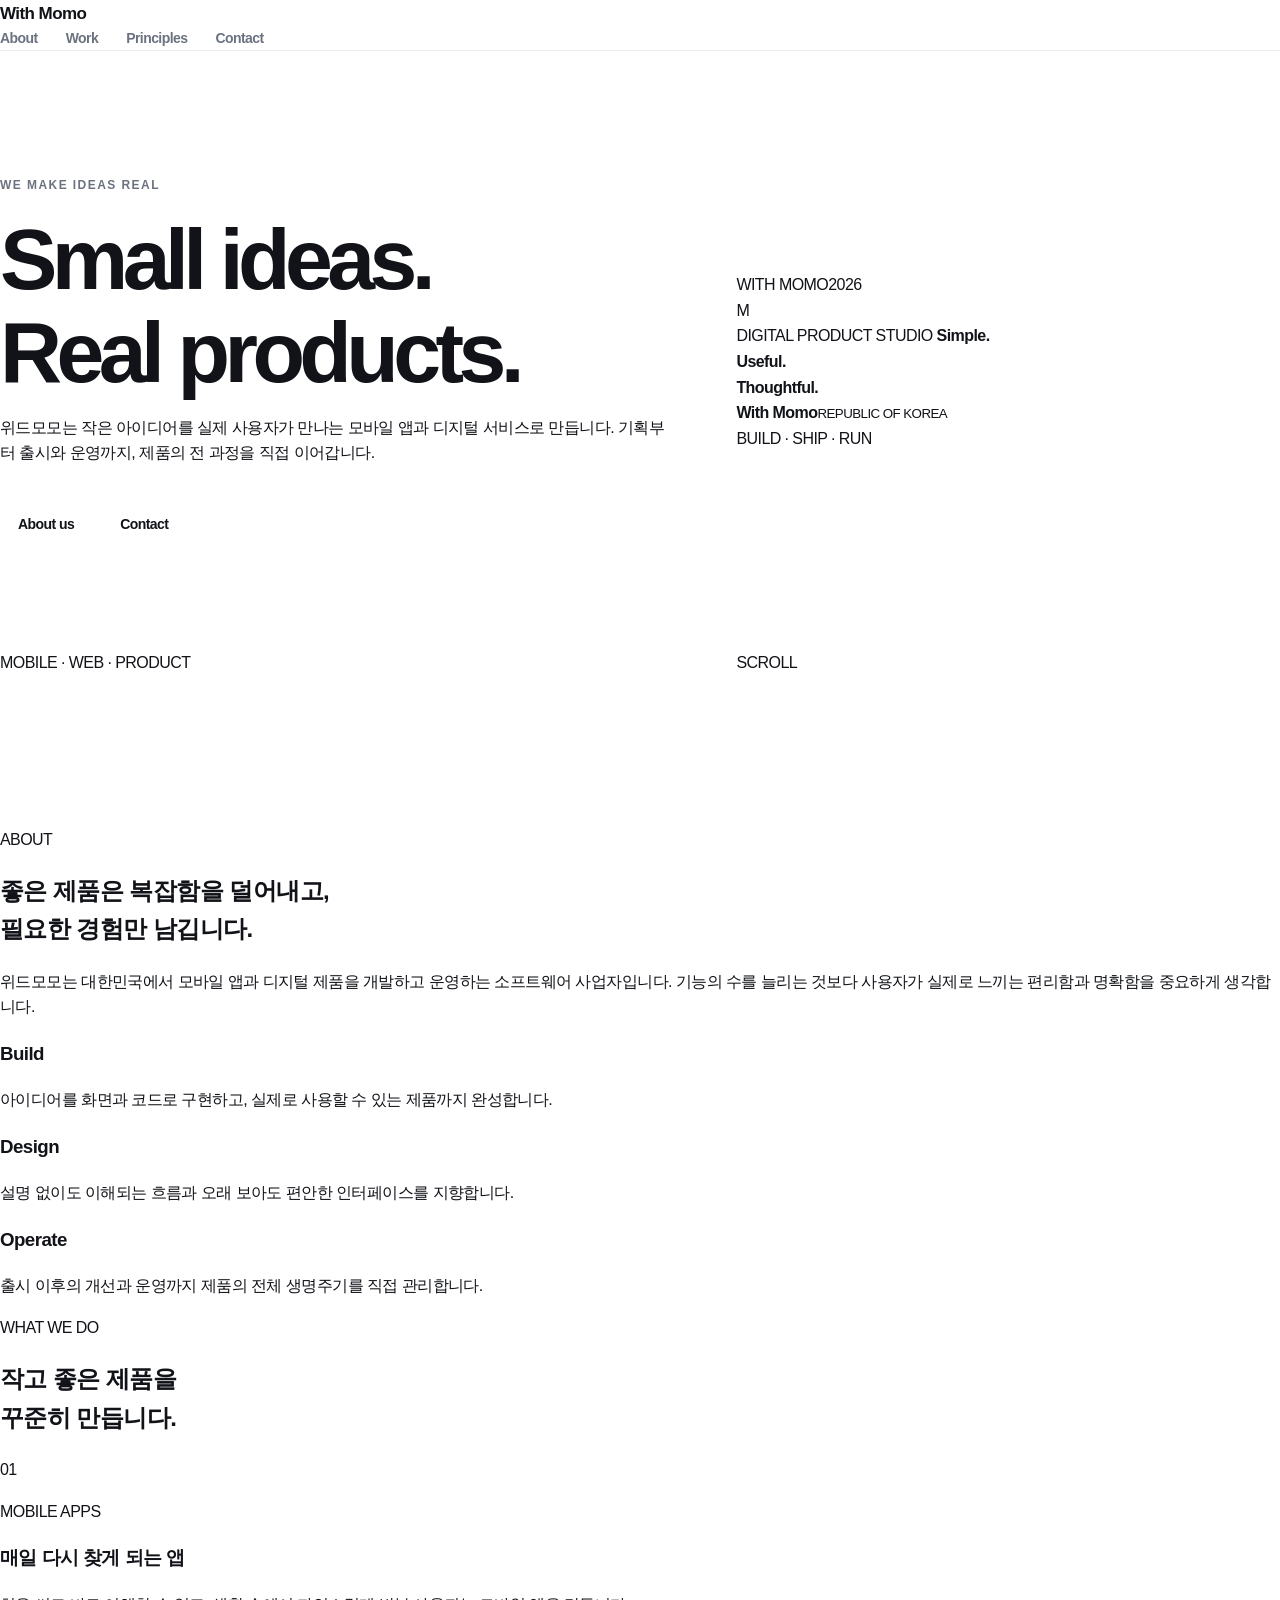
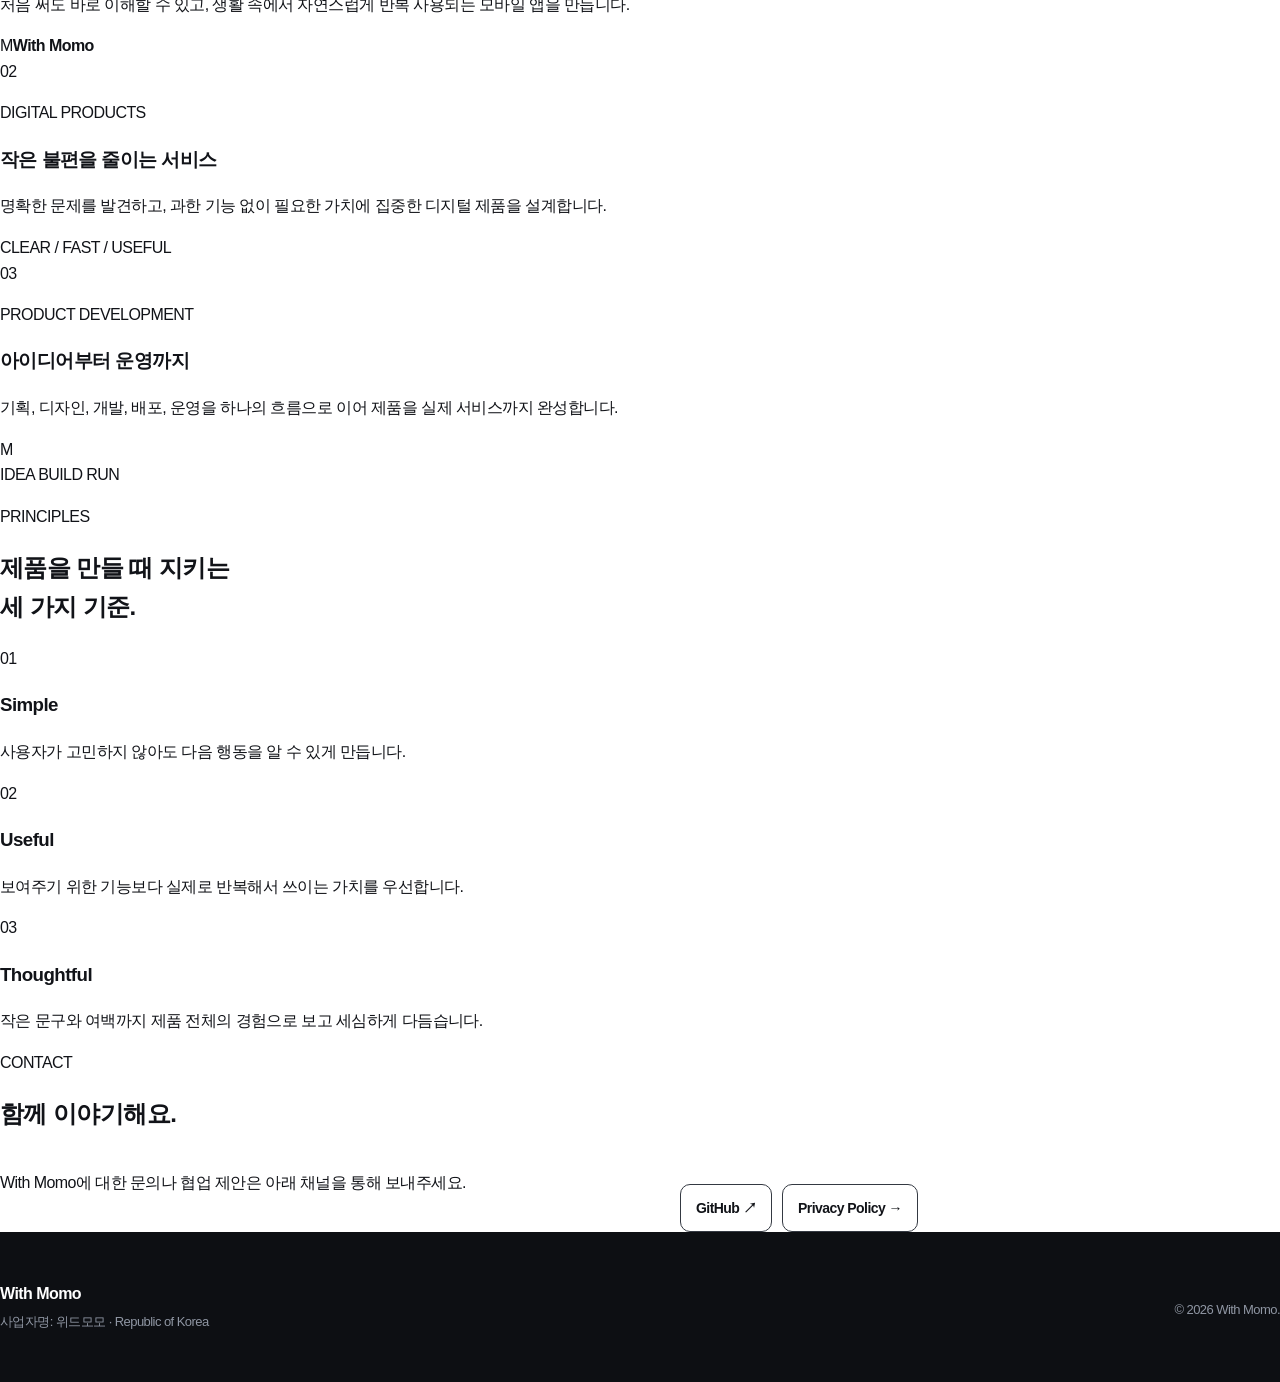
==== commit 6014795c: "Redesign official site to match portfolio visual language" ====
--- a/index.html
+++ b/index.html
@@ -3,116 +3,168 @@
 <head>
   <meta charset="utf-8" />
   <meta name="viewport" content="width=device-width, initial-scale=1" />
-  <meta name="description" content="위드모모(With Momo)는 더 단순하고 편리한 모바일 앱과 디지털 서비스를 만듭니다." />
-  <meta name="theme-color" content="#ffffff" />
+  <meta name="description" content="위드모모(With Momo)는 아이디어를 실제 사용자가 만나는 모바일 앱과 디지털 제품으로 만듭니다." />
+  <meta name="theme-color" content="#181818" />
   <title>With Momo · 위드모모</title>
   <link rel="icon" href="favicon.svg" type="image/svg+xml" />
   <link rel="stylesheet" href="styles.css" />
 </head>
 <body>
-  <header class="site-header">
-    <div class="wrap nav-wrap">
-      <a class="brand" href="#top" aria-label="With Momo 홈">
-        <span class="brand-mark">M</span>
-        <span>With Momo</span>
-      </a>
-      <nav aria-label="주요 메뉴">
-        <a href="#about">About</a>
-        <a href="#work">Work</a>
-        <a href="#contact">Contact</a>
-      </nav>
-    </div>
+  <div class="preloader" aria-hidden="true"><span></span><span></span><span></span></div>
+
+  <header class="site-header" id="siteHeader">
+    <a class="brand" href="#top" aria-label="With Momo 홈">With Momo</a>
+    <nav aria-label="주요 메뉴">
+      <a href="#about">About</a>
+      <a href="#work">Work</a>
+      <a href="#principles">Principles</a>
+      <a href="#contact">Contact</a>
+    </nav>
   </header>
 
   <main id="top">
-    <section class="hero wrap">
+    <section class="hero" aria-labelledby="hero-title">
       <div class="hero-copy">
-        <p class="eyebrow">WITH MOMO · 위드모모</p>
-        <h1>복잡함을 덜고,<br />좋은 경험을 만듭니다.</h1>
-        <p class="lead">위드모모는 일상에 자연스럽게 스며드는 모바일 앱과 디지털 서비스를 만들고 운영합니다.</p>
+        <p class="eyebrow">WE MAKE IDEAS REAL</p>
+        <h1 id="hero-title">Small ideas.<br />Real products.</h1>
+        <p class="hero-lede">위드모모는 작은 아이디어를 실제 사용자가 만나는 모바일 앱과 디지털 서비스로 만듭니다. 기획부터 출시와 운영까지, 제품의 전 과정을 직접 이어갑니다.</p>
         <div class="hero-actions">
-          <a class="button primary" href="#about">위드모모 소개</a>
-          <a class="button secondary" href="#contact">문의하기</a>
+          <a class="button button--solid" href="#about">About us</a>
+          <a class="button button--outline" href="#contact">Contact</a>
         </div>
       </div>
 
-      <div class="hero-object" aria-hidden="true">
-        <div class="object-card">
-          <div class="object-logo">M</div>
-          <div>
-            <strong>With Momo</strong>
-            <span>Simple digital products.</span>
+      <div class="hero-media" aria-hidden="true">
+        <div class="hero-poster">
+          <div class="poster-topline"><span>WITH MOMO</span><span>2026</span></div>
+          <div class="poster-mark">M</div>
+          <div class="poster-copy">
+            <span>DIGITAL PRODUCT STUDIO</span>
+            <strong>Simple.<br />Useful.<br />Thoughtful.</strong>
           </div>
         </div>
-        <div class="object-line"></div>
-        <div class="object-tags">
-          <span>Simple</span>
-          <span>Useful</span>
-          <span>Thoughtful</span>
+        <div class="hero-media__label">
+          <div class="hero-media__project"><strong>With Momo</strong><small>REPUBLIC OF KOREA</small></div>
+          <div class="hero-media__meta">BUILD · SHIP · RUN</div>
         </div>
+      </div>
+      <span class="hero-side hero-side--left">MOBILE · WEB · PRODUCT</span>
+      <span class="hero-side hero-side--right">SCROLL</span>
+    </section>
+
+    <section id="about" class="about section-shell">
+      <div class="section-heading" data-num="01">
+        <p>ABOUT</p>
+        <h2>좋은 제품은 복잡함을 덜어내고,<br />필요한 경험만 남깁니다.</h2>
+      </div>
+
+      <div class="about-intro reveal">
+        <p>위드모모는 대한민국에서 모바일 앱과 디지털 제품을 개발하고 운영하는 소프트웨어 사업자입니다. 기능의 수를 늘리는 것보다 사용자가 실제로 느끼는 편리함과 명확함을 중요하게 생각합니다.</p>
+      </div>
+
+      <div class="about-grid">
+        <article class="reveal">
+          <h3>Build</h3>
+          <p>아이디어를 화면과 코드로 구현하고, 실제로 사용할 수 있는 제품까지 완성합니다.</p>
+        </article>
+        <article class="reveal">
+          <h3>Design</h3>
+          <p>설명 없이도 이해되는 흐름과 오래 보아도 편안한 인터페이스를 지향합니다.</p>
+        </article>
+        <article class="reveal">
+          <h3>Operate</h3>
+          <p>출시 이후의 개선과 운영까지 제품의 전체 생명주기를 직접 관리합니다.</p>
+        </article>
       </div>
     </section>
 
-    <section id="about" class="section">
-      <div class="wrap split">
-        <p class="section-label">ABOUT</p>
-        <div class="section-content">
-          <h2>필요한 기능은 분명하게.<br />사용하는 과정은 자연스럽게.</h2>
-          <p>위드모모는 대한민국에서 모바일 앱과 디지털 제품을 개발하는 소프트웨어 사업자입니다. 기능의 수보다 사용자가 실제로 느끼는 편리함과 명확함을 중요하게 생각합니다.</p>
+    <section id="work" class="work">
+      <div class="section-shell">
+        <div class="section-heading section-heading--light" data-num="02">
+          <p>WHAT WE DO</p>
+          <h2>작고 좋은 제품을<br />꾸준히 만듭니다.</h2>
         </div>
+      </div>
+
+      <div class="project-list">
+        <article class="project reveal">
+          <div class="project-copy">
+            <span class="project-number">01</span>
+            <div>
+              <p class="project-label">MOBILE APPS</p>
+              <h3>매일 다시 찾게 되는 앱</h3>
+              <p>처음 써도 바로 이해할 수 있고, 생활 속에서 자연스럽게 반복 사용되는 모바일 앱을 만듭니다.</p>
+            </div>
+          </div>
+          <div class="project-visual project-visual--cream" aria-hidden="true">
+            <div class="phone phone-back"><div class="phone-screen muted-screen"><span></span><span></span><span></span></div></div>
+            <div class="phone phone-front"><div class="phone-screen accent-screen"><span class="mini-m">M</span><strong>With Momo</strong></div></div>
+          </div>
+        </article>
+
+        <article class="project reveal">
+          <div class="project-copy">
+            <span class="project-number">02</span>
+            <div>
+              <p class="project-label">DIGITAL PRODUCTS</p>
+              <h3>작은 불편을 줄이는 서비스</h3>
+              <p>명확한 문제를 발견하고, 과한 기능 없이 필요한 가치에 집중한 디지털 제품을 설계합니다.</p>
+            </div>
+          </div>
+          <div class="project-visual project-visual--orange" aria-hidden="true">
+            <div class="browser-card">
+              <div class="browser-dots"><i></i><i></i><i></i></div>
+              <div class="browser-grid"><span></span><span></span><span></span><span></span></div>
+              <div class="browser-caption">CLEAR / FAST / USEFUL</div>
+            </div>
+          </div>
+        </article>
+
+        <article class="project reveal">
+          <div class="project-copy">
+            <span class="project-number">03</span>
+            <div>
+              <p class="project-label">PRODUCT DEVELOPMENT</p>
+              <h3>아이디어부터 운영까지</h3>
+              <p>기획, 디자인, 개발, 배포, 운영을 하나의 흐름으로 이어 제품을 실제 서비스까지 완성합니다.</p>
+            </div>
+          </div>
+          <div class="project-visual project-visual--dark" aria-hidden="true">
+            <div class="process-ring ring-a"></div>
+            <div class="process-ring ring-b"></div>
+            <div class="process-core">M</div>
+            <span class="process-tag tag-idea">IDEA</span>
+            <span class="process-tag tag-build">BUILD</span>
+            <span class="process-tag tag-run">RUN</span>
+          </div>
+        </article>
       </div>
     </section>
 
-    <section id="work" class="section work-section">
-      <div class="wrap">
-        <div class="work-head">
-          <p class="section-label">WHAT WE DO</p>
-          <h2>작고 좋은 제품을<br />꾸준히 만듭니다.</h2>
-        </div>
+    <section id="principles" class="principles section-shell">
+      <div class="section-heading" data-num="03">
+        <p>PRINCIPLES</p>
+        <h2>제품을 만들 때 지키는<br />세 가지 기준.</h2>
+      </div>
 
-        <div class="work-list">
-          <article class="work-item">
-            <span class="work-number">01</span>
-            <div>
-              <h3>Mobile Apps</h3>
-              <p>처음 써도 바로 이해할 수 있고, 일상에서 다시 찾게 되는 모바일 앱을 만듭니다.</p>
-            </div>
-          </article>
-          <article class="work-item">
-            <span class="work-number">02</span>
-            <div>
-              <h3>Digital Products</h3>
-              <p>작은 불편을 줄이고 실제로 도움이 되는 디지털 제품과 서비스를 설계합니다.</p>
-            </div>
-          </article>
-          <article class="work-item">
-            <span class="work-number">03</span>
-            <div>
-              <h3>Product Development</h3>
-              <p>아이디어부터 디자인, 개발, 출시와 운영까지 제품의 전체 과정을 직접 이어갑니다.</p>
-            </div>
-          </article>
-        </div>
+      <div class="principle-grid">
+        <article class="principle reveal"><span>01</span><h3>Simple</h3><p>사용자가 고민하지 않아도 다음 행동을 알 수 있게 만듭니다.</p></article>
+        <article class="principle reveal"><span>02</span><h3>Useful</h3><p>보여주기 위한 기능보다 실제로 반복해서 쓰이는 가치를 우선합니다.</p></article>
+        <article class="principle reveal"><span>03</span><h3>Thoughtful</h3><p>작은 문구와 여백까지 제품 전체의 경험으로 보고 세심하게 다듬습니다.</p></article>
       </div>
     </section>
 
-    <section class="quote-section">
-      <div class="wrap">
-        <p class="quote">“좋은 제품은<br />사용할수록 더 단순하게 느껴져야 합니다.”</p>
-      </div>
-    </section>
-
-    <section id="contact" class="section contact-section">
-      <div class="wrap contact-grid">
-        <div>
-          <p class="section-label">CONTACT</p>
+    <section id="contact" class="contact">
+      <div class="section-shell">
+        <div class="section-heading" data-num="04">
+          <p>CONTACT</p>
           <h2>함께 이야기해요.</h2>
         </div>
-        <div class="contact-copy">
-          <p>With Momo에 대한 문의나 협업 제안은 아래 채널을 이용해 주세요.</p>
+        <div class="contact-grid">
+          <p>With Momo에 대한 문의나 협업 제안은 아래 채널을 통해 보내주세요.</p>
           <div class="contact-links">
-            <a href="https://github.com/hmooko" rel="noopener noreferrer">GitHub ↗</a>
-            <a href="privacy.html">개인정보처리방침 →</a>
+            <a href="https://github.com/hmooko" rel="noopener noreferrer">GitHub <span>↗</span></a>
+            <a href="privacy.html">Privacy Policy <span>→</span></a>
           </div>
         </div>
       </div>
@@ -120,17 +172,28 @@
   </main>
 
   <footer class="site-footer">
-    <div class="wrap footer-wrap">
-      <div>
-        <strong>With Momo</strong>
-        <p>사업자명: 위드모모 · Republic of Korea</p>
-      </div>
+    <div class="section-shell footer-wrap">
+      <div><strong>With Momo</strong><p>사업자명: 위드모모 · Republic of Korea</p></div>
       <p>© <span id="year">2026</span> With Momo.</p>
     </div>
   </footer>
 
   <script>
     document.getElementById('year').textContent = new Date().getFullYear();
+    window.addEventListener('load', () => document.body.classList.add('loaded'));
+    const header = document.getElementById('siteHeader');
+    const onScroll = () => header.classList.toggle('is-scrolled', window.scrollY > 24);
+    onScroll();
+    window.addEventListener('scroll', onScroll, { passive: true });
+    const observer = new IntersectionObserver((entries) => {
+      entries.forEach((entry) => {
+        if (entry.isIntersecting) {
+          entry.target.classList.add('is-visible');
+          observer.unobserve(entry.target);
+        }
+      });
+    }, { threshold: 0.12 });
+    document.querySelectorAll('.reveal').forEach((el) => observer.observe(el));
   </script>
 </body>
 </html>
--- a/styles.css
+++ b/styles.css
@@ -1,18 +1,11 @@
 :root {
   --bg: #ffffff;
-  --text: #191f28;
-  --text-soft: #4e5968;
-  --text-faint: #8b95a1;
-  --line: #e5e8eb;
-  --surface: #f2f4f6;
-  --surface-2: #f7f8fa;
-  --blue: #2878ff;
-  --blue-deep: #1769f4;
-  --blue-soft: #edf4ff;
-  --dark: #191f28;
-  --radius-lg: 40px;
-  --radius-md: 28px;
-  --shadow: 0 24px 70px rgba(28, 43, 67, .12);
+  --text: #111318;
+  --muted: #6b7280;
+  --line: #e9ebef;
+  --soft: #f6f7f9;
+  --accent: #2f6df6;
+  --radius: 24px;
 }
 
 * { box-sizing: border-box; }
@@ -23,357 +16,202 @@
   background: var(--bg);
   font-family: Pretendard, -apple-system, BlinkMacSystemFont, "Segoe UI", "Noto Sans KR", sans-serif;
   letter-spacing: -0.035em;
-  line-height: 1.55;
+  line-height: 1.6;
   -webkit-font-smoothing: antialiased;
 }
 
 a { color: inherit; text-decoration: none; }
-button, input { font: inherit; }
 .wrap { width: min(1120px, calc(100% - 48px)); margin: 0 auto; }
 
 .site-header {
   position: sticky;
   top: 0;
-  z-index: 50;
-  background: rgba(255,255,255,.86);
-  backdrop-filter: blur(18px);
-  border-bottom: 1px solid rgba(229,232,235,.72);
+  z-index: 20;
+  background: rgba(255,255,255,.92);
+  backdrop-filter: blur(14px);
+  border-bottom: 1px solid rgba(233,235,239,.9);
 }
 .nav-wrap {
-  min-height: 68px;
+  min-height: 72px;
   display: flex;
   align-items: center;
   justify-content: space-between;
   gap: 24px;
 }
-.brand { display: inline-flex; align-items: center; gap: 10px; font-weight: 760; }
+.brand {
+  display: inline-flex;
+  align-items: center;
+  gap: 10px;
+  font-size: 17px;
+  font-weight: 760;
+}
 .brand-mark {
   width: 34px;
   height: 34px;
-  border-radius: 11px;
   display: grid;
   place-items: center;
-  background: var(--blue);
-  color: white;
-  font-size: 18px;
+  border-radius: 10px;
+  background: var(--text);
+  color: #fff;
   font-weight: 850;
   letter-spacing: -.08em;
-  box-shadow: inset 0 -6px 16px rgba(0,0,0,.08);
-}
-.brand-mark.small { width: 30px; height: 30px; border-radius: 10px; font-size: 15px; }
-.brand-text { font-size: 17px; letter-spacing: -.045em; }
-nav { display: flex; gap: 28px; font-size: 14px; font-weight: 650; color: #6b7684; }
-nav a { transition: color .2s ease; }
+}
+nav { display: flex; gap: 28px; color: var(--muted); font-size: 14px; font-weight: 650; }
 nav a:hover { color: var(--text); }
 
 .hero {
-  overflow: hidden;
-  position: relative;
-  min-height: 920px;
-  padding: 118px 0 0;
-  background:
-    radial-gradient(circle at 50% 84%, rgba(40,120,255,.12), transparent 30%),
-    linear-gradient(180deg, #fff 0%, #fff 72%, #f8fbff 100%);
-}
-.hero-inner { text-align: center; }
-.hero-kicker,
-.section-kicker {
-  margin: 0 0 20px;
-  color: var(--text-faint);
-  font-size: 13px;
+  min-height: 760px;
+  display: grid;
+  grid-template-columns: 1.1fr .9fr;
+  align-items: center;
+  gap: 72px;
+  padding: 110px 0 120px;
+}
+.eyebrow, .section-label {
+  margin: 0 0 18px;
+  color: var(--muted);
+  font-size: 12px;
   font-weight: 800;
   letter-spacing: .12em;
 }
-.hero h1 {
+.hero h1, .section h2, .work-head h2, .contact-section h2, .policy h1 {
   margin: 0;
-  font-size: clamp(58px, 8.2vw, 98px);
-  line-height: .98;
-  letter-spacing: -.075em;
-  font-weight: 820;
-}
-.hero-lead {
-  margin: 34px auto 0;
-  font-size: clamp(19px, 2.1vw, 24px);
-  line-height: 1.55;
-  color: var(--text-soft);
-  font-weight: 520;
-}
-.cta-link {
+  font-weight: 800;
+  line-height: 1.08;
+  letter-spacing: -.065em;
+}
+.hero h1 { font-size: clamp(52px, 7vw, 86px); }
+.lead {
+  max-width: 620px;
+  margin: 30px 0 0;
+  color: #4b5563;
+  font-size: clamp(18px, 2vw, 22px);
+  line-height: 1.7;
+}
+.hero-actions { display: flex; gap: 10px; margin-top: 34px; }
+.button {
+  min-height: 48px;
+  padding: 0 18px;
   display: inline-flex;
   align-items: center;
-  gap: 8px;
-  margin-top: 26px;
-  color: var(--blue);
-  font-size: 16px;
-  font-weight: 760;
-}
-.cta-link span { transition: transform .2s ease; }
-.cta-link:hover span { transform: translateX(4px); }
-
-.hero-visual {
+  justify-content: center;
+  border-radius: 12px;
+  font-size: 14px;
+  font-weight: 750;
+}
+.button.primary { background: var(--text); color: #fff; }
+.button.secondary { background: var(--soft); color: var(--text); }
+
+.hero-object {
   position: relative;
-  height: 500px;
-  margin-top: 54px;
-  perspective: 1200px;
-}
-.glow { position: absolute; border-radius: 50%; filter: blur(30px); opacity: .7; }
-.glow-left { width: 330px; height: 330px; left: 13%; top: 90px; background: rgba(101,156,255,.18); }
-.glow-right { width: 290px; height: 290px; right: 14%; top: 60px; background: rgba(88,211,255,.16); }
-.device {
-  position: absolute;
-  top: 22px;
-  width: 250px;
-  height: 500px;
-  border: 8px solid #202833;
-  border-radius: 48px;
-  padding: 8px;
-  background: #202833;
-  box-shadow: 0 35px 70px rgba(27,45,74,.25);
-  overflow: hidden;
-}
-.device-notch {
-  position: absolute;
-  width: 90px;
-  height: 25px;
-  top: 9px;
-  left: 50%;
-  transform: translateX(-50%);
-  border-radius: 999px;
-  background: #202833;
-  z-index: 3;
-}
-.device-left { left: 18%; transform: translateX(-50%) rotate(-11deg) translateY(72px); opacity: .9; }
-.device-center { left: 50%; transform: translateX(-50%); z-index: 3; }
-.device-right { right: 18%; transform: translateX(50%) rotate(11deg) translateY(72px); opacity: .9; }
-.screen {
-  height: 100%;
-  border-radius: 34px;
-  overflow: hidden;
+  min-height: 420px;
   display: flex;
   flex-direction: column;
-  align-items: flex-start;
   justify-content: center;
-  padding: 34px 26px;
-  text-align: left;
-}
-.screen strong { font-size: 26px; line-height: 1.25; letter-spacing: -.055em; }
-.screen-caption { font-size: 11px; font-weight: 800; letter-spacing: .14em; margin-bottom: 18px; opacity: .65; }
-.screen-light { background: #f5f7fa; color: #252b33; }
-.screen-blue { align-items: center; text-align: center; background: linear-gradient(145deg, #347fff 0%, #1668ef 100%); color: white; }
-.screen-blue strong { margin-top: 18px; font-size: 27px; }
-.screen-blue small { margin-top: 6px; opacity: .8; font-size: 12px; }
-.screen-dark { background: #131a22; color: white; }
-.momo-symbol {
-  width: 92px;
-  height: 92px;
+}
+.object-card {
+  display: flex;
+  align-items: center;
+  gap: 18px;
+  width: min(420px, 100%);
+  padding: 26px;
+  border: 1px solid var(--line);
+  border-radius: var(--radius);
+  background: #fff;
+  box-shadow: 0 18px 60px rgba(17,19,24,.07);
+}
+.object-logo {
+  width: 66px;
+  height: 66px;
   display: grid;
   place-items: center;
-  border-radius: 28px;
-  background: white;
-  color: var(--blue);
-  font-size: 52px;
-  font-weight: 900;
-  letter-spacing: -.1em;
-  box-shadow: 0 20px 40px rgba(0,0,0,.14);
-}
-.mini-list { width: 100%; margin-top: 28px; display: grid; gap: 10px; }
-.mini-list i { display: block; height: 42px; border-radius: 14px; background: white; box-shadow: 0 7px 20px rgba(16,31,52,.07); }
-.progress { width: 100%; height: 8px; margin-top: 30px; border-radius: 999px; background: rgba(255,255,255,.15); overflow: hidden; }
-.progress span { display: block; width: 68%; height: 100%; background: #6ea2ff; border-radius: inherit; }
-
-.statement-section {
-  padding: 190px 0;
-  background: white;
-}
-.statement-wrap { max-width: 900px; }
-.section-kicker.blue { color: var(--blue); }
-.statement-section h2,
-.section-head h2,
-.contact-panel h2 {
-  margin: 0;
-  font-size: clamp(44px, 6.2vw, 72px);
-  line-height: 1.1;
-  letter-spacing: -.065em;
-  font-weight: 820;
-}
-.statement-copy {
+  border-radius: 18px;
+  background: var(--accent);
+  color: #fff;
+  font-size: 32px;
+  font-weight: 850;
+  letter-spacing: -.08em;
+}
+.object-card strong { display: block; font-size: 22px; }
+.object-card span { display: block; margin-top: 4px; color: var(--muted); font-size: 14px; }
+.object-line { width: 1px; height: 72px; margin-left: 58px; background: var(--line); }
+.object-tags { display: flex; gap: 8px; flex-wrap: wrap; }
+.object-tags span { padding: 10px 13px; border-radius: 999px; background: var(--soft); color: #4b5563; font-size: 13px; font-weight: 700; }
+
+.section { padding: 150px 0; border-top: 1px solid var(--line); }
+.split { display: grid; grid-template-columns: 220px 1fr; gap: 72px; }
+.section-content h2, .work-head h2, .contact-section h2 { font-size: clamp(38px, 5vw, 62px); }
+.section-content > p {
   max-width: 760px;
-  margin: 42px 0 0;
-  color: var(--text-soft);
-  font-size: clamp(20px, 2.15vw, 26px);
-  line-height: 1.7;
-  font-weight: 520;
-}
-
-.product-section {
-  padding: 160px 0 180px;
-  background: var(--surface-2);
-}
-.section-head { margin-bottom: 70px; }
-.feature-grid { display: grid; grid-template-columns: 1fr 1fr; gap: 22px; }
-.feature {
-  position: relative;
-  min-height: 600px;
-  border-radius: var(--radius-lg);
-  overflow: hidden;
-  padding: 44px;
-}
-.feature-blue { background: linear-gradient(145deg, #2c7cff 0%, #1769ed 100%); color: white; }
-.feature-pale { background: #eaf2ff; color: var(--text); }
-.feature-wide {
-  grid-column: 1 / -1;
-  min-height: 520px;
-  background: #191f28;
-  color: white;
-}
-.feature-copy { position: relative; z-index: 3; max-width: 420px; }
-.feature-index { font-size: 12px; font-weight: 800; letter-spacing: .11em; opacity: .65; }
-.feature h3 { margin: 14px 0 14px; font-size: 38px; line-height: 1.15; letter-spacing: -.055em; }
-.feature p { margin: 0; max-width: 360px; font-size: 17px; line-height: 1.65; opacity: .82; }
-.feature-art { position: absolute; inset: auto 0 0; height: 330px; }
-.app-art { display: grid; place-items: end center; }
-.app-window {
-  width: 74%;
-  height: 300px;
-  padding: 34px;
-  border-radius: 34px 34px 0 0;
-  background: white;
-  color: var(--text);
-  box-shadow: 0 -15px 50px rgba(10,50,120,.16);
-}
-.app-window strong { display: block; margin-top: 30px; font-size: 30px; line-height: 1.25; letter-spacing: -.055em; }
-.app-pill { display: inline-block; padding: 7px 12px; border-radius: 999px; background: #eef4ff; color: var(--blue); font-size: 12px; font-weight: 800; }
-.app-button { width: 100%; margin-top: 44px; padding: 14px; border-radius: 14px; background: var(--blue); color: white; text-align: center; font-size: 14px; font-weight: 800; }
-.stack-art { height: 360px; }
-.stack-card {
-  position: absolute;
-  right: 12%;
-  width: 68%;
-  height: 160px;
-  border-radius: 30px;
-  display: flex;
-  align-items: end;
-  padding: 26px;
-  box-shadow: 0 24px 60px rgba(31,72,130,.14);
-  font-weight: 800;
-  font-size: 22px;
-}
-.stack-1 { bottom: 24px; transform: rotate(-7deg); background: #d5e5ff; }
-.stack-2 { bottom: 56px; right: 17%; transform: rotate(3deg); background: white; }
-.stack-3 { bottom: 90px; right: 8%; transform: rotate(9deg); background: #2b7cff; color: white; }
-.orbit-art { position: absolute; width: 410px; height: 410px; right: 85px; top: 55px; }
-.orbit { position: absolute; border: 1px solid rgba(255,255,255,.16); border-radius: 50%; }
-.orbit-a { inset: 25px; }
-.orbit-b { inset: 90px; }
-.orbit-core {
-  position: absolute;
-  left: 50%; top: 50%; transform: translate(-50%,-50%);
-  width: 96px; height: 96px; border-radius: 30px;
-  display: grid; place-items: center;
-  background: var(--blue);
-  font-size: 46px; font-weight: 900; letter-spacing: -.1em;
-  box-shadow: 0 18px 55px rgba(40,120,255,.35);
-}
-.orbit-label { position: absolute; padding: 9px 15px; border: 1px solid rgba(255,255,255,.12); border-radius: 999px; background: rgba(255,255,255,.07); color: #d6dce3; font-size: 13px; font-weight: 750; backdrop-filter: blur(10px); }
-.label-idea { top: 22px; left: 155px; }
-.label-build { right: 0; top: 190px; }
-.label-run { bottom: 18px; left: 74px; }
-
-.principles-section { padding: 180px 0; background: white; }
-.principle-list { margin-top: 70px; border-top: 1px solid var(--line); }
-.principle {
-  display: grid;
-  grid-template-columns: 90px 1fr;
-  gap: 24px;
-  align-items: start;
-  padding: 44px 0;
-  border-bottom: 1px solid var(--line);
-}
-.principle > span { color: var(--text-faint); font-size: 13px; font-weight: 800; letter-spacing: .08em; }
-.principle h3 { margin: 0 0 8px; font-size: 32px; letter-spacing: -.055em; }
-.principle p { margin: 0; color: var(--text-soft); font-size: 18px; }
-
-.contact-section { padding: 40px 0 160px; }
-.contact-panel {
-  padding: 88px 76px;
-  border-radius: 42px;
-  background: linear-gradient(145deg, #2d7fff 0%, #1465ec 100%);
-  color: white;
-  box-shadow: 0 35px 80px rgba(38,109,228,.22);
-}
-.contact-kicker { color: rgba(255,255,255,.7); }
-.contact-panel p:not(.section-kicker) { margin: 28px 0 0; font-size: 19px; line-height: 1.65; color: rgba(255,255,255,.82); }
-.contact-links { display: flex; gap: 12px; margin-top: 36px; flex-wrap: wrap; }
-.contact-links a { display: inline-flex; align-items: center; gap: 9px; min-height: 50px; padding: 0 18px; border-radius: 14px; background: white; color: var(--blue-deep); font-size: 14px; font-weight: 800; }
-.contact-links a + a { background: rgba(255,255,255,.14); color: white; }
-
-.site-footer { background: #f7f8fa; border-top: 1px solid #edf0f2; }
-.footer-wrap { min-height: 190px; display: flex; justify-content: space-between; gap: 40px; padding: 48px 0; }
-.footer-brand { display: flex; align-items: center; gap: 10px; align-self: flex-start; }
-.footer-brand strong { font-size: 16px; }
-.footer-info { text-align: right; color: #8b95a1; font-size: 13px; line-height: 1.8; }
-.footer-info p { margin: 0; }
-
-.policy { max-width: 820px; padding: 120px 0 150px; }
-.policy h1 { margin: 0 0 12px; font-size: clamp(44px, 7vw, 68px); line-height: 1.1; letter-spacing: -.06em; }
-.policy-date { color: var(--text-faint); margin-bottom: 70px; }
-.policy section { padding: 34px 0; border-top: 1px solid var(--line); }
-.policy section h2 { font-size: 22px; margin-bottom: 14px; letter-spacing: -.04em; }
-.policy section p { color: var(--text-soft); }
-.back-link { display: inline-block; margin-top: 50px; color: var(--blue); font-weight: 800; }
-
-.reveal { opacity: 0; transform: translateY(26px); transition: opacity .7s ease, transform .7s cubic-bezier(.2,.75,.25,1); }
-.reveal.is-visible { opacity: 1; transform: translateY(0); }
-
-@media (prefers-reduced-motion: reduce) {
-  * { scroll-behavior: auto !important; }
-  .reveal { opacity: 1; transform: none; transition: none; }
-}
-
-@media (max-width: 900px) {
+  margin: 34px 0 0;
+  color: #4b5563;
+  font-size: 19px;
+  line-height: 1.85;
+}
+
+.work-section { background: #fafafa; }
+.work-head { margin-bottom: 64px; }
+.work-list { border-top: 1px solid #dfe2e7; }
+.work-item {
+  display: grid;
+  grid-template-columns: 100px 1fr;
+  gap: 30px;
+  padding: 38px 0;
+  border-bottom: 1px solid #dfe2e7;
+}
+.work-number { color: #9ca3af; font-size: 13px; font-weight: 750; }
+.work-item h3 { margin: 0 0 8px; font-size: 28px; letter-spacing: -.045em; }
+.work-item p { max-width: 620px; margin: 0; color: #626b78; font-size: 16px; }
+
+.quote-section { padding: 150px 0; }
+.quote { margin: 0; max-width: 900px; font-size: clamp(42px, 6vw, 72px); line-height: 1.2; letter-spacing: -.065em; font-weight: 800; }
+
+.contact-section { background: var(--text); color: #fff; border-top: 0; }
+.contact-grid { display: grid; grid-template-columns: 1fr 1fr; gap: 80px; align-items: start; }
+.contact-section .section-label { color: #8f96a3; }
+.contact-copy p { margin: 0; color: #bdc2ca; font-size: 18px; }
+.contact-links { display: flex; flex-wrap: wrap; gap: 10px; margin-top: 30px; }
+.contact-links a { padding: 12px 15px; border: 1px solid #343942; border-radius: 10px; font-size: 14px; font-weight: 700; }
+.contact-links a:hover { background: #1c2027; }
+
+.site-footer { background: #0d0f13; color: #8f96a3; }
+.footer-wrap { min-height: 150px; display: flex; align-items: center; justify-content: space-between; gap: 30px; padding: 36px 0; }
+.footer-wrap strong { color: #fff; }
+.footer-wrap p { margin: 6px 0 0; font-size: 13px; }
+
+.policy { max-width: 820px; padding: 110px 0 140px; }
+.policy h1 { font-size: clamp(44px, 7vw, 72px); }
+.policy-date { color: var(--muted); margin: 16px 0 64px; }
+.policy section { padding: 30px 0; border-top: 1px solid var(--line); }
+.policy section h2 { margin: 0 0 12px; font-size: 22px; letter-spacing: -.04em; }
+.policy section p { margin: 0; color: #4b5563; }
+.back-link { display: inline-block; margin-top: 44px; font-weight: 700; }
+
+@media (max-width: 860px) {
   nav { display: none; }
-  .hero { min-height: 820px; padding-top: 100px; }
-  .hero-visual { height: 420px; margin-top: 62px; transform: scale(.9); transform-origin: top center; }
-  .device-left { left: 11%; }
-  .device-right { right: 11%; }
-  .statement-section, .product-section, .principles-section { padding-top: 130px; padding-bottom: 130px; }
-  .feature-grid { grid-template-columns: 1fr; }
-  .feature-wide { grid-column: auto; }
-  .orbit-art { right: 15px; transform: scale(.82); transform-origin: center right; opacity: .92; }
-}
-
-@media (max-width: 640px) {
-  .wrap { width: min(100% - 32px, 1120px); }
-  .nav-wrap { min-height: 62px; }
-  .brand-mark { width: 31px; height: 31px; border-radius: 10px; }
-  .hero { min-height: 740px; padding-top: 82px; }
-  .hero h1 { font-size: 54px; }
-  .hero-lead { font-size: 18px; }
-  .mobile-hide { display: none; }
-  .hero-visual { height: 360px; margin-top: 48px; transform: scale(.72); }
-  .device-left { left: -4%; }
-  .device-right { right: -4%; }
-  .statement-section, .product-section, .principles-section { padding: 104px 0; }
-  .statement-section h2, .section-head h2, .contact-panel h2 { font-size: 44px; }
-  .statement-copy { margin-top: 30px; font-size: 19px; }
-  .section-head { margin-bottom: 44px; }
-  .feature { min-height: 540px; padding: 30px; border-radius: 30px; }
-  .feature h3 { font-size: 32px; }
-  .feature p { font-size: 16px; }
-  .app-window { width: 82%; }
-  .stack-card { width: 76%; right: 8%; }
-  .stack-2 { right: 13%; }
-  .stack-3 { right: 4%; }
-  .feature-wide { min-height: 620px; }
-  .orbit-art { width: 360px; height: 360px; right: -70px; top: auto; bottom: 10px; transform: scale(.8); }
-  .principle { grid-template-columns: 54px 1fr; gap: 10px; padding: 32px 0; }
-  .principle h3 { font-size: 28px; }
-  .principle p { font-size: 16px; }
-  .contact-section { padding-bottom: 100px; }
-  .contact-panel { padding: 56px 30px; border-radius: 30px; }
-  .contact-links { flex-direction: column; align-items: stretch; }
-  .contact-links a { justify-content: center; }
-  .footer-wrap { min-height: auto; flex-direction: column; padding: 40px 0; }
-  .footer-info { text-align: left; }
-  .policy { padding: 90px 0 120px; }
-}
+  .hero { grid-template-columns: 1fr; min-height: auto; gap: 70px; padding: 88px 0 100px; }
+  .hero-object { min-height: auto; }
+  .object-line { height: 50px; }
+  .split, .contact-grid { grid-template-columns: 1fr; gap: 36px; }
+  .section { padding: 110px 0; }
+  .quote-section { padding: 110px 0; }
+}
+
+@media (max-width: 560px) {
+  .wrap { width: min(100% - 30px, 1120px); }
+  .nav-wrap { min-height: 64px; }
+  .hero { padding: 72px 0 82px; gap: 54px; }
+  .hero h1 { font-size: 48px; }
+  .hero-actions { flex-direction: column; align-items: stretch; }
+  .button { width: 100%; }
+  .object-card { padding: 20px; }
+  .object-logo { width: 56px; height: 56px; border-radius: 15px; font-size: 27px; }
+  .section { padding: 88px 0; }
+  .section-content h2, .work-head h2, .contact-section h2 { font-size: 38px; }
+  .work-item { grid-template-columns: 52px 1fr; gap: 16px; padding: 28px 0; }
+  .work-item h3 { font-size: 23px; }
+  .quote-section { padding: 90px 0; }
+  .quote { font-size: 40px; }
+  .footer-wrap { align-items: flex-start; flex-direction: column; }
+  .policy { padding: 84px 0 110px; }
+}
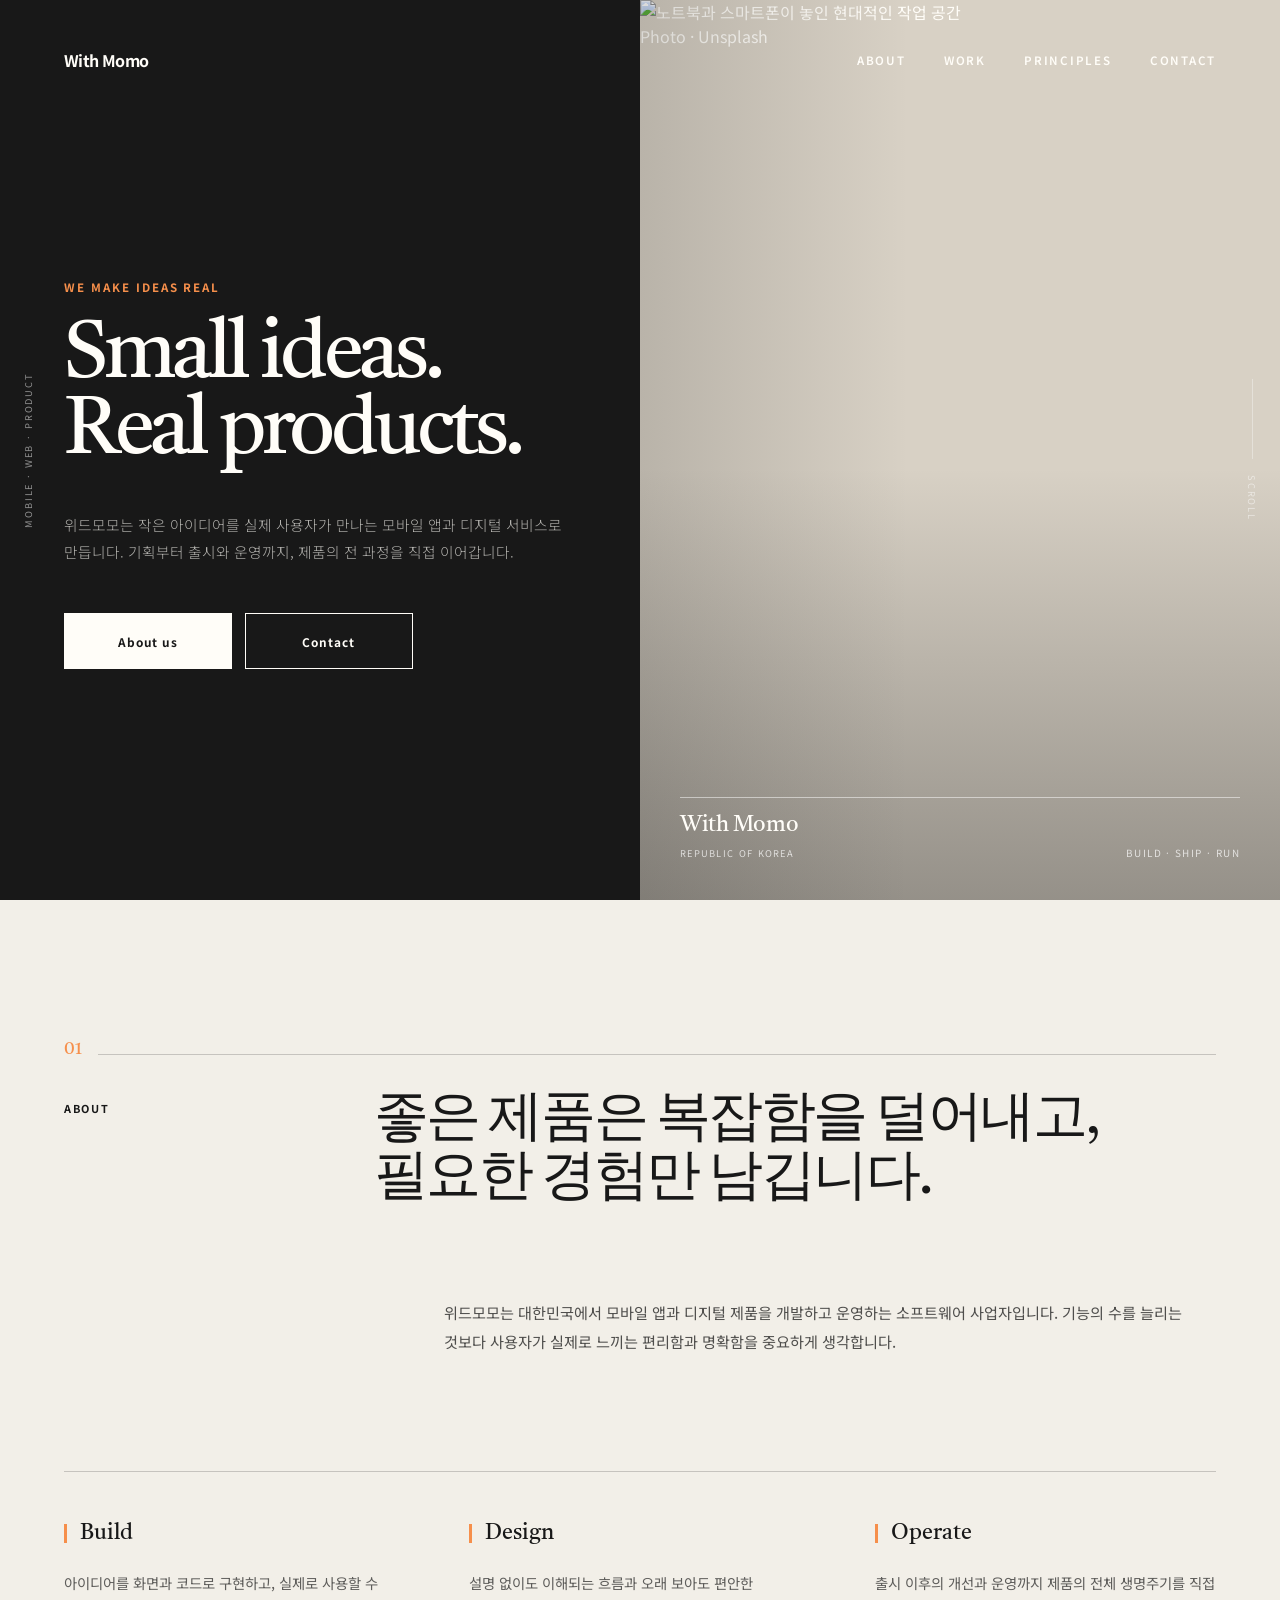
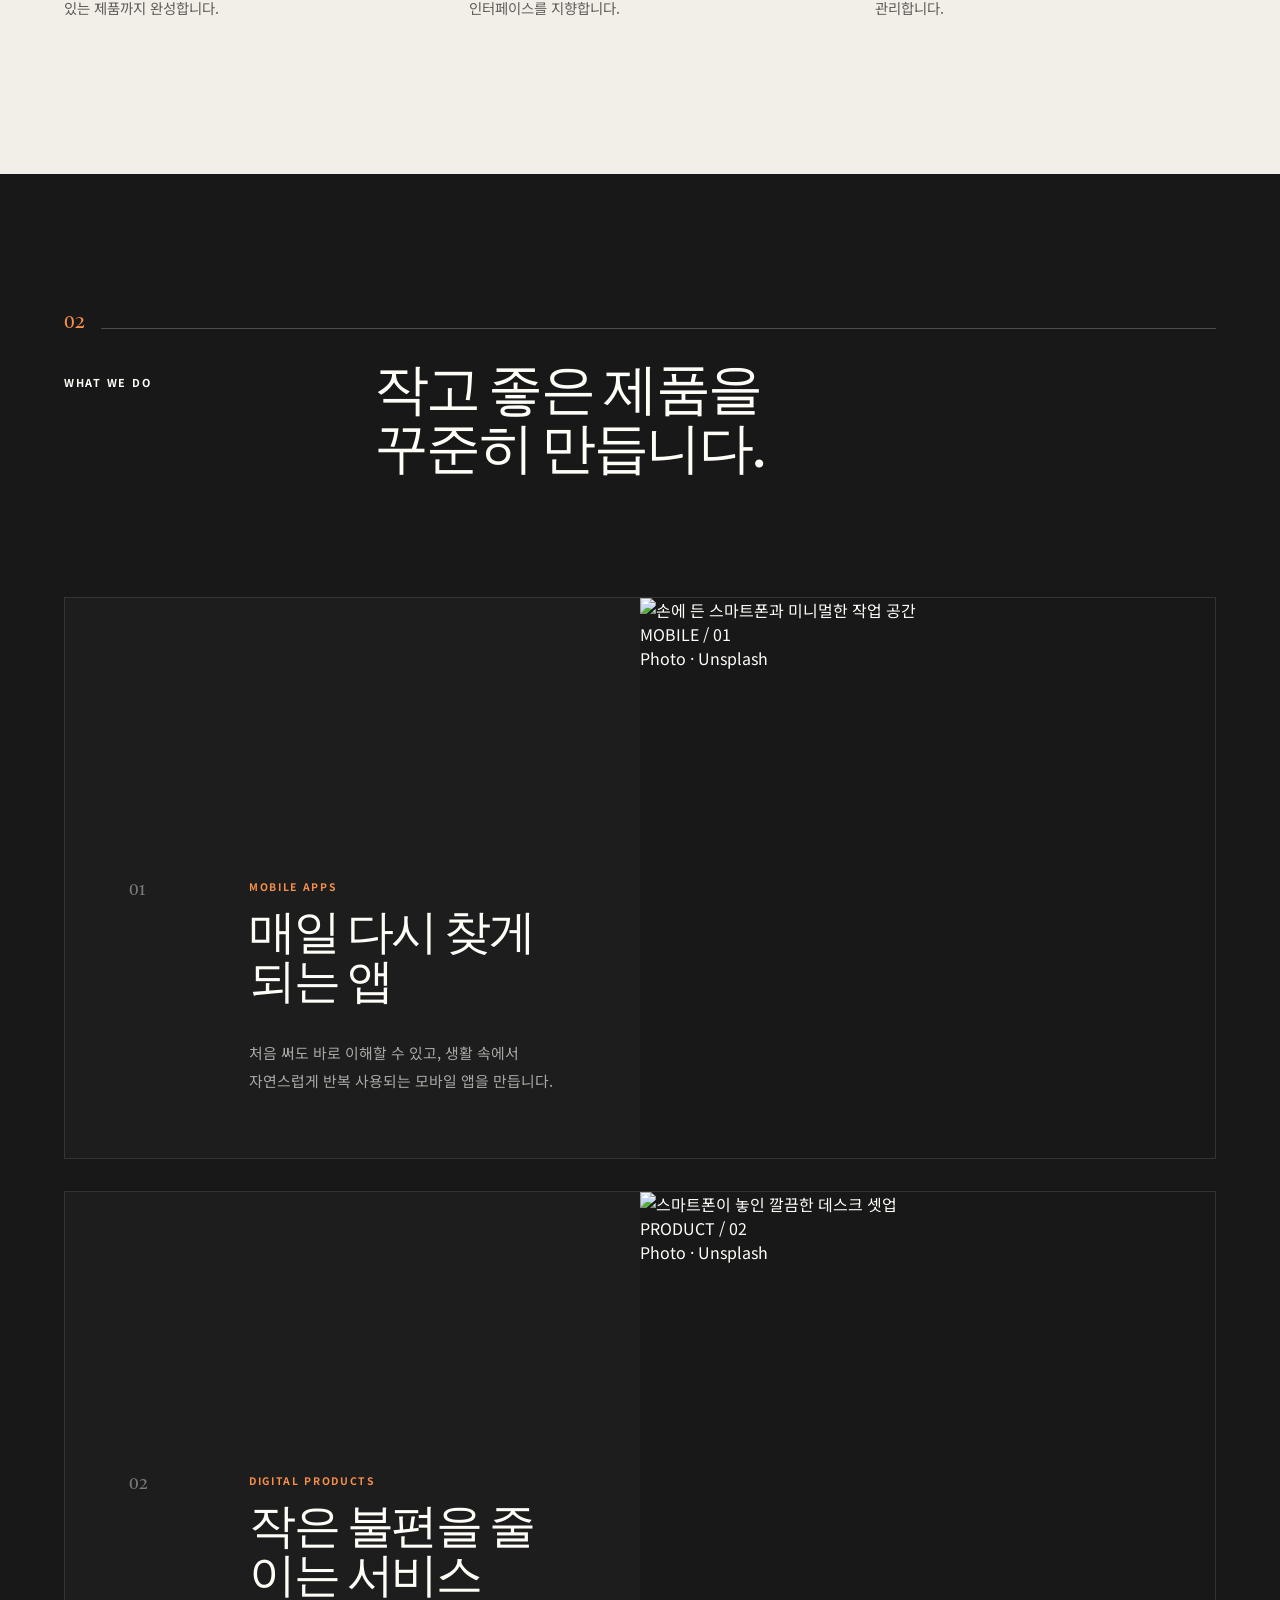
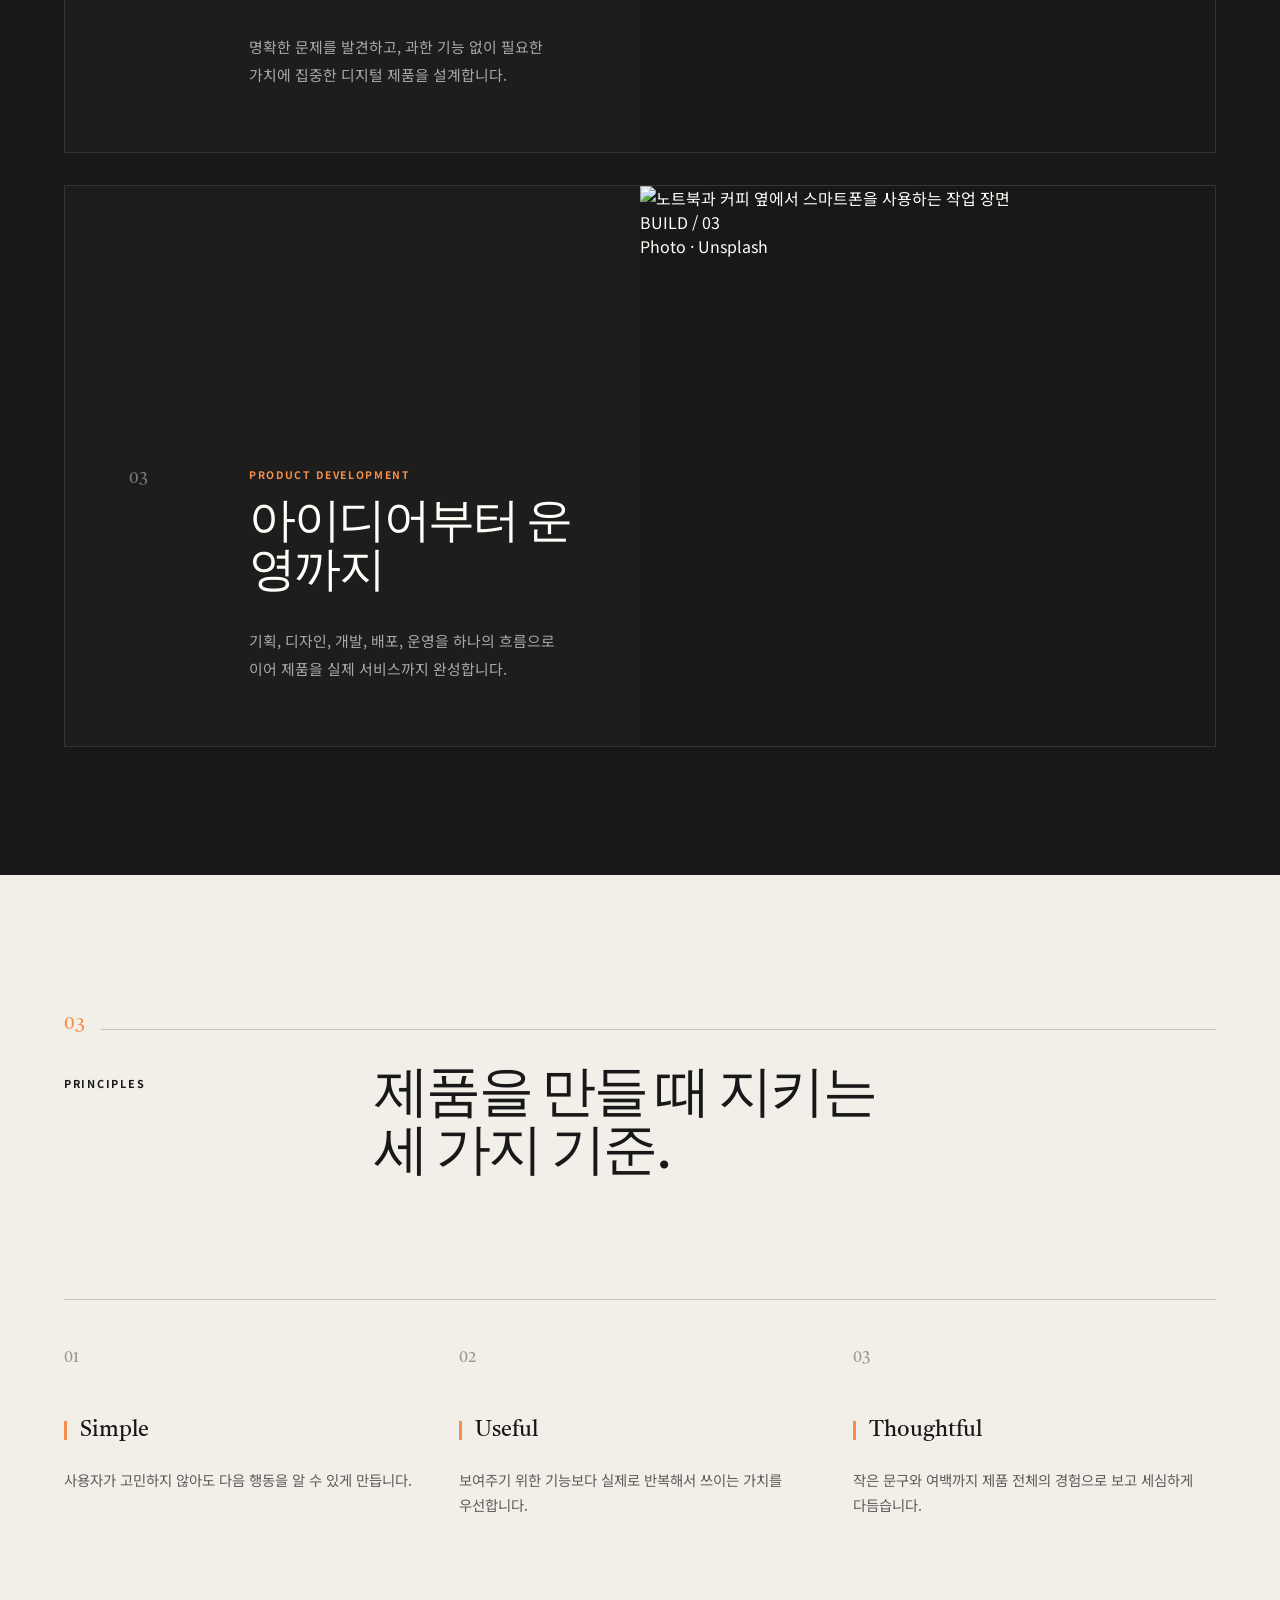
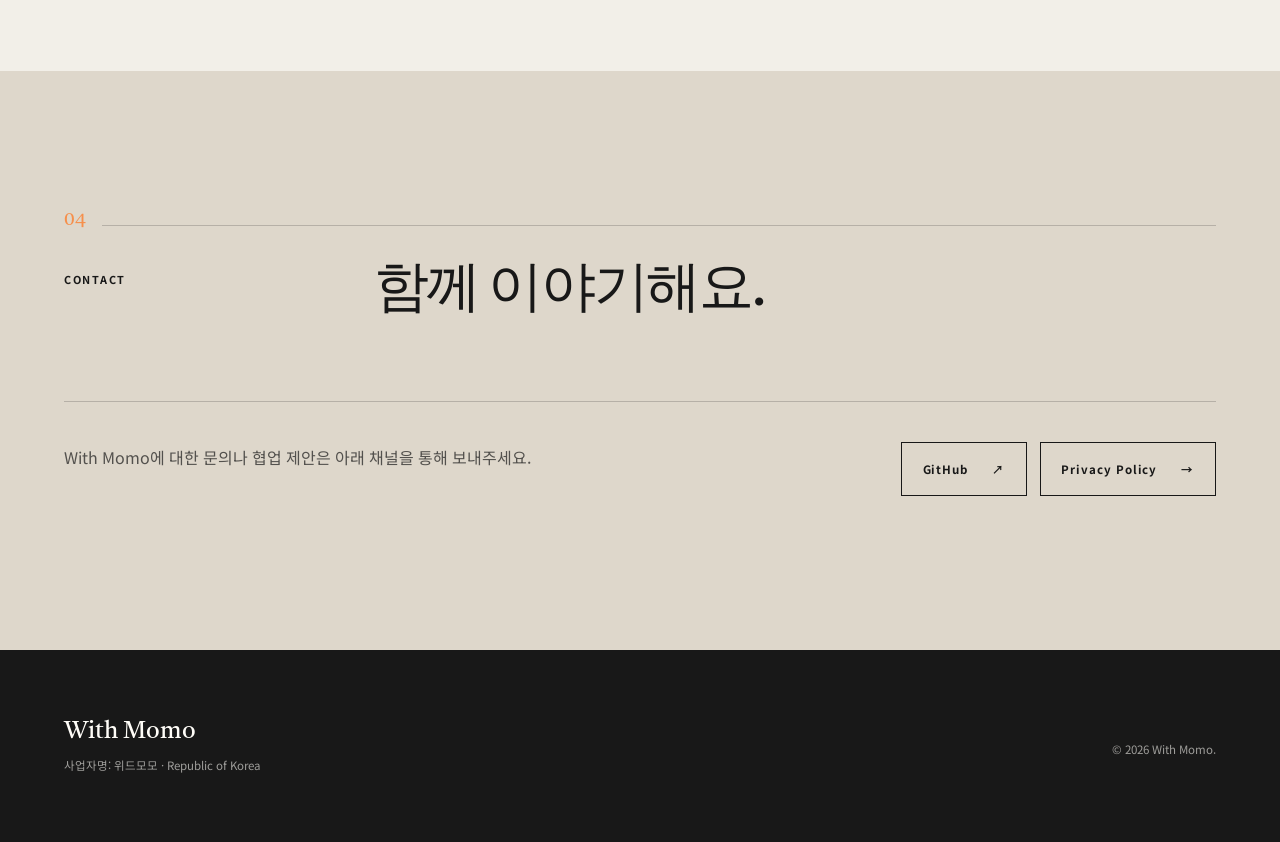
==== commit 18309b2f: "Use real photography across With Momo website" ====
--- a/index.html
+++ b/index.html
@@ -8,6 +8,7 @@
   <title>With Momo · 위드모모</title>
   <link rel="icon" href="favicon.svg" type="image/svg+xml" />
   <link rel="stylesheet" href="styles.css" />
+  <link rel="stylesheet" href="photos.css" />
 </head>
 <body>
   <div class="preloader" aria-hidden="true"><span></span><span></span><span></span></div>
@@ -34,19 +35,19 @@
         </div>
       </div>
 
-      <div class="hero-media" aria-hidden="true">
-        <div class="hero-poster">
-          <div class="poster-topline"><span>WITH MOMO</span><span>2026</span></div>
-          <div class="poster-mark">M</div>
-          <div class="poster-copy">
-            <span>DIGITAL PRODUCT STUDIO</span>
-            <strong>Simple.<br />Useful.<br />Thoughtful.</strong>
-          </div>
-        </div>
+      <div class="hero-media">
+        <img
+          class="real-photo hero-photo"
+          src="https://images.unsplash.com/photo-1781871522095-3bb9439f3bbe?auto=format&fit=crop&w=1800&q=88"
+          alt="노트북과 스마트폰이 놓인 현대적인 작업 공간"
+          fetchpriority="high"
+        />
+        <div class="photo-shade" aria-hidden="true"></div>
         <div class="hero-media__label">
           <div class="hero-media__project"><strong>With Momo</strong><small>REPUBLIC OF KOREA</small></div>
           <div class="hero-media__meta">BUILD · SHIP · RUN</div>
         </div>
+        <a class="photo-credit" href="https://unsplash.com/photos/apple-laptop-smartphone-and-coffee-mug-on-a-wooden-desk-WE20ce3PAK8" target="_blank" rel="noopener noreferrer">Photo · Unsplash</a>
       </div>
       <span class="hero-side hero-side--left">MOBILE · WEB · PRODUCT</span>
       <span class="hero-side hero-side--right">SCROLL</span>
@@ -96,9 +97,15 @@
               <p>처음 써도 바로 이해할 수 있고, 생활 속에서 자연스럽게 반복 사용되는 모바일 앱을 만듭니다.</p>
             </div>
           </div>
-          <div class="project-visual project-visual--cream" aria-hidden="true">
-            <div class="phone phone-back"><div class="phone-screen muted-screen"><span></span><span></span><span></span></div></div>
-            <div class="phone phone-front"><div class="phone-screen accent-screen"><span class="mini-m">M</span><strong>With Momo</strong></div></div>
+          <div class="project-visual photo-visual">
+            <img
+              class="real-photo project-photo"
+              src="https://images.unsplash.com/photo-1760462787828-ad5b29cafb30?auto=format&fit=crop&w=1600&q=86"
+              alt="손에 든 스마트폰과 미니멀한 작업 공간"
+              loading="lazy"
+            />
+            <div class="photo-index">MOBILE / 01</div>
+            <a class="photo-credit" href="https://unsplash.com/photos/hand-holding-a-dark-gray-smartphone-with-apple-logo-f2N32TUkrAg" target="_blank" rel="noopener noreferrer">Photo · Unsplash</a>
           </div>
         </article>
 
@@ -111,12 +118,15 @@
               <p>명확한 문제를 발견하고, 과한 기능 없이 필요한 가치에 집중한 디지털 제품을 설계합니다.</p>
             </div>
           </div>
-          <div class="project-visual project-visual--orange" aria-hidden="true">
-            <div class="browser-card">
-              <div class="browser-dots"><i></i><i></i><i></i></div>
-              <div class="browser-grid"><span></span><span></span><span></span><span></span></div>
-              <div class="browser-caption">CLEAR / FAST / USEFUL</div>
-            </div>
+          <div class="project-visual photo-visual">
+            <img
+              class="real-photo project-photo"
+              src="https://images.unsplash.com/photo-1760462788374-fe0d2d4ba4d1?auto=format&fit=crop&w=1600&q=86"
+              alt="스마트폰이 놓인 깔끔한 데스크 셋업"
+              loading="lazy"
+            />
+            <div class="photo-index">PRODUCT / 02</div>
+            <a class="photo-credit" href="https://unsplash.com/photos/smartphone-attached-to-a-charging-stand-on-a-desk-1YZjho-6sHE" target="_blank" rel="noopener noreferrer">Photo · Unsplash</a>
           </div>
         </article>
 
@@ -129,13 +139,15 @@
               <p>기획, 디자인, 개발, 배포, 운영을 하나의 흐름으로 이어 제품을 실제 서비스까지 완성합니다.</p>
             </div>
           </div>
-          <div class="project-visual project-visual--dark" aria-hidden="true">
-            <div class="process-ring ring-a"></div>
-            <div class="process-ring ring-b"></div>
-            <div class="process-core">M</div>
-            <span class="process-tag tag-idea">IDEA</span>
-            <span class="process-tag tag-build">BUILD</span>
-            <span class="process-tag tag-run">RUN</span>
+          <div class="project-visual photo-visual">
+            <img
+              class="real-photo project-photo"
+              src="https://images.unsplash.com/photo-1773158742082-6f26389f7492?auto=format&fit=crop&w=1600&q=86"
+              alt="노트북과 커피 옆에서 스마트폰을 사용하는 작업 장면"
+              loading="lazy"
+            />
+            <div class="photo-index">BUILD / 03</div>
+            <a class="photo-credit" href="https://unsplash.com/photos/person-holding-phone-near-laptop-and-coffee-O3eGXAUeGGg" target="_blank" rel="noopener noreferrer">Photo · Unsplash</a>
           </div>
         </article>
       </div>
--- a/styles.css
+++ b/styles.css
@@ -1,217 +1,582 @@
+@import url('https://fonts.googleapis.com/css2?family=Castoro&family=Noto+Sans+KR:wght@300;400;500;600;700&display=swap');
+
 :root {
-  --bg: #ffffff;
-  --text: #111318;
-  --muted: #6b7280;
-  --line: #e9ebef;
-  --soft: #f6f7f9;
-  --accent: #2f6df6;
-  --radius: 24px;
+  --ink: #181818;
+  --ink-soft: #2a2927;
+  --paper: #f2efe8;
+  --white: #fffdf8;
+  --accent: #f68f4b;
+  --line: rgba(24, 24, 24, 0.2);
+  --line-light: rgba(255, 253, 248, 0.22);
+  --max-width: 1360px;
 }
 
 * { box-sizing: border-box; }
 html { scroll-behavior: smooth; }
 body {
   margin: 0;
-  color: var(--text);
-  background: var(--bg);
-  font-family: Pretendard, -apple-system, BlinkMacSystemFont, "Segoe UI", "Noto Sans KR", sans-serif;
-  letter-spacing: -0.035em;
-  line-height: 1.6;
+  background: var(--paper);
+  color: var(--ink);
+  font-family: "Noto Sans KR", Arial, sans-serif;
+  text-rendering: optimizeLegibility;
   -webkit-font-smoothing: antialiased;
 }
-
 a { color: inherit; text-decoration: none; }
-.wrap { width: min(1120px, calc(100% - 48px)); margin: 0 auto; }
+::selection { background: var(--accent); color: var(--ink); }
+
+.preloader {
+  position: fixed;
+  z-index: 100;
+  inset: 0;
+  display: flex;
+  gap: .7rem;
+  align-items: center;
+  justify-content: center;
+  background: var(--ink);
+  pointer-events: none;
+  transition: opacity 500ms ease 250ms, visibility 0s linear 750ms;
+}
+.preloader span {
+  width: .55rem;
+  height: .55rem;
+  border-radius: 50%;
+  background: var(--accent);
+  animation: loader-pulse 900ms ease-in-out infinite;
+}
+.preloader span:nth-child(2) { animation-delay: 120ms; }
+.preloader span:nth-child(3) { animation-delay: 240ms; }
+.loaded .preloader { visibility: hidden; opacity: 0; }
+@keyframes loader-pulse {
+  0%, 100% { opacity: .25; transform: translateY(0); }
+  50% { opacity: 1; transform: translateY(-.75rem); }
+}
 
 .site-header {
-  position: sticky;
+  position: fixed;
+  z-index: 30;
   top: 0;
-  z-index: 20;
-  background: rgba(255,255,255,.92);
-  backdrop-filter: blur(14px);
-  border-bottom: 1px solid rgba(233,235,239,.9);
-}
-.nav-wrap {
-  min-height: 72px;
+  left: 50%;
   display: flex;
   align-items: center;
   justify-content: space-between;
-  gap: 24px;
+  width: min(calc(100% - 8rem), var(--max-width));
+  height: 7.5rem;
+  transform: translateX(-50%);
+  color: var(--white);
+  transition: width 260ms ease, height 260ms ease, padding 260ms ease, background-color 260ms ease, backdrop-filter 260ms ease;
+}
+.site-header::before {
+  position: absolute;
+  z-index: -1;
+  inset: 0;
+  border-bottom: 1px solid transparent;
+  background: transparent;
+  content: "";
+  transition: inherit;
+}
+.site-header.is-scrolled {
+  width: 100%;
+  height: 5rem;
+  padding: 0 max(2rem, calc((100vw - var(--max-width)) / 2));
+}
+.site-header.is-scrolled::before {
+  border-bottom-color: rgba(255,255,255,.1);
+  background: rgba(24,24,24,.88);
+  backdrop-filter: blur(18px);
 }
 .brand {
-  display: inline-flex;
-  align-items: center;
-  gap: 10px;
-  font-size: 17px;
-  font-weight: 760;
-}
-.brand-mark {
-  width: 34px;
-  height: 34px;
-  display: grid;
-  place-items: center;
-  border-radius: 10px;
-  background: var(--text);
-  color: #fff;
-  font-weight: 850;
-  letter-spacing: -.08em;
-}
-nav { display: flex; gap: 28px; color: var(--muted); font-size: 14px; font-weight: 650; }
-nav a:hover { color: var(--text); }
+  font-size: 1rem;
+  font-weight: 700;
+  line-height: 1;
+  letter-spacing: -.04em;
+}
+.site-header nav { display: flex; gap: clamp(1.5rem, 3vw, 3.5rem); }
+.site-header nav a {
+  position: relative;
+  font-size: .72rem;
+  font-weight: 600;
+  letter-spacing: .15em;
+  text-transform: uppercase;
+}
+.site-header nav a::after {
+  position: absolute;
+  right: 0;
+  bottom: -.55rem;
+  left: 0;
+  height: 1px;
+  background: var(--accent);
+  content: "";
+  transform: scaleX(0);
+  transform-origin: right;
+  transition: transform 180ms ease;
+}
+.site-header nav a:hover::after,
+.site-header nav a:focus-visible::after { transform: scaleX(1); transform-origin: left; }
 
 .hero {
-  min-height: 760px;
-  display: grid;
-  grid-template-columns: 1.1fr .9fr;
-  align-items: center;
-  gap: 72px;
-  padding: 110px 0 120px;
-}
-.eyebrow, .section-label {
-  margin: 0 0 18px;
-  color: var(--muted);
-  font-size: 12px;
-  font-weight: 800;
-  letter-spacing: .12em;
-}
-.hero h1, .section h2, .work-head h2, .contact-section h2, .policy h1 {
+  position: relative;
+  display: grid;
+  grid-template-columns: 1fr 1fr;
+  min-height: 100svh;
+  overflow: hidden;
+  background: var(--ink);
+  color: var(--white);
+}
+.hero-copy {
+  z-index: 2;
+  display: flex;
+  flex-direction: column;
+  justify-content: center;
+  padding: 11rem max(4rem, calc((100vw - var(--max-width)) / 2)) 8rem;
+}
+.eyebrow {
+  margin: 0 0 1.5rem;
+  color: var(--accent);
+  font-size: .72rem;
+  font-weight: 700;
+  letter-spacing: .17em;
+}
+.hero h1 {
+  max-width: 900px;
   margin: 0;
-  font-weight: 800;
-  line-height: 1.08;
-  letter-spacing: -.065em;
-}
-.hero h1 { font-size: clamp(52px, 7vw, 86px); }
-.lead {
-  max-width: 620px;
-  margin: 30px 0 0;
-  color: #4b5563;
-  font-size: clamp(18px, 2vw, 22px);
-  line-height: 1.7;
-}
-.hero-actions { display: flex; gap: 10px; margin-top: 34px; }
+  font-family: "Castoro", Georgia, serif;
+  font-size: clamp(3.7rem, 6.3vw, 6.9rem);
+  font-weight: 400;
+  letter-spacing: -.055em;
+  line-height: .94;
+}
+.hero-lede {
+  max-width: 640px;
+  margin: 2.5rem 0 0;
+  color: rgba(255,253,248,.68);
+  font-size: clamp(.92rem, 1vw, 1.02rem);
+  font-weight: 300;
+  line-height: 1.85;
+  word-break: keep-all;
+}
+.hero-actions { display: flex; gap: .8rem; margin-top: 3rem; }
 .button {
-  min-height: 48px;
-  padding: 0 18px;
   display: inline-flex;
   align-items: center;
   justify-content: center;
-  border-radius: 12px;
-  font-size: 14px;
-  font-weight: 750;
-}
-.button.primary { background: var(--text); color: #fff; }
-.button.secondary { background: var(--soft); color: var(--text); }
-
-.hero-object {
+  min-width: 10.5rem;
+  height: 3.5rem;
+  border: 1px solid var(--white);
+  font-size: .74rem;
+  font-weight: 700;
+  letter-spacing: .08em;
+  transition: background 160ms ease, color 160ms ease, border-color 160ms ease;
+}
+.button--solid { background: var(--white); color: var(--ink); }
+.button--solid:hover { background: var(--accent); border-color: var(--accent); }
+.button--outline:hover { background: var(--white); color: var(--ink); }
+
+.hero-media {
   position: relative;
-  min-height: 420px;
+  min-height: 100svh;
+  overflow: hidden;
+  background: #d8d1c5;
+}
+.hero-media::after {
+  position: absolute;
+  z-index: 2;
+  inset: 0;
+  background: linear-gradient(90deg, rgba(24,24,24,.16), transparent 42%), linear-gradient(0deg, rgba(24,24,24,.35), transparent 48%);
+  content: "";
+  pointer-events: none;
+}
+.hero-poster {
+  position: absolute;
+  inset: 0;
+  display: grid;
+  grid-template-rows: auto 1fr auto;
+  padding: 9rem 4rem 5rem;
+  background:
+    radial-gradient(circle at 78% 18%, rgba(246,143,75,.55), transparent 22%),
+    linear-gradient(145deg, #d7d0c4 0%, #beb5a7 100%);
+}
+.poster-topline {
   display: flex;
-  flex-direction: column;
-  justify-content: center;
-}
-.object-card {
+  justify-content: space-between;
+  color: rgba(24,24,24,.62);
+  font-size: .62rem;
+  font-weight: 700;
+  letter-spacing: .16em;
+}
+.poster-mark {
+  align-self: center;
+  justify-self: center;
+  display: grid;
+  place-items: center;
+  width: clamp(14rem, 24vw, 24rem);
+  aspect-ratio: 1;
+  border: 1px solid rgba(24,24,24,.16);
+  border-radius: 50%;
+  background: rgba(255,253,248,.45);
+  color: var(--ink);
+  font-family: "Castoro", Georgia, serif;
+  font-size: clamp(7rem, 15vw, 14rem);
+  letter-spacing: -.08em;
+  box-shadow: 0 2.5rem 5rem rgba(24,24,24,.12);
+  backdrop-filter: blur(12px);
+}
+.poster-copy { align-self: end; color: var(--ink); }
+.poster-copy > span { display: block; margin-bottom: .8rem; font-size: .62rem; font-weight: 700; letter-spacing: .16em; }
+.poster-copy strong {
+  font-family: "Castoro", Georgia, serif;
+  font-size: clamp(2.2rem, 4vw, 4.6rem);
+  font-weight: 400;
+  letter-spacing: -.04em;
+  line-height: .97;
+}
+.hero-media__label {
+  position: absolute;
+  z-index: 3;
+  right: 2.5rem;
+  bottom: 2.5rem;
+  left: 2.5rem;
   display: flex;
+  justify-content: space-between;
+  align-items: end;
+  border-top: 1px solid rgba(255,255,255,.5);
+  padding-top: .9rem;
+  color: rgba(255,255,255,.72);
+  font-size: .62rem;
+  letter-spacing: .14em;
+}
+.hero-media__project { display: grid; gap: .35rem; }
+.hero-media__project strong {
+  color: var(--white);
+  font-family: "Castoro", Georgia, serif;
+  font-size: 1.35rem;
+  font-weight: 400;
+  letter-spacing: -.02em;
+}
+.hero-media__project small { font-size: .58rem; letter-spacing: .14em; }
+.hero-side {
+  position: absolute;
+  z-index: 4;
+  top: 50%;
+  color: rgba(255,255,255,.52);
+  font-size: .58rem;
+  letter-spacing: .2em;
+  writing-mode: vertical-rl;
+}
+.hero-side--left { left: 1.3rem; transform: translateY(-50%) rotate(180deg); }
+.hero-side--right { right: 1.3rem; transform: translateY(-50%); }
+.hero-side--right::before {
+  display: inline-block;
+  width: 1px;
+  height: 5rem;
+  margin-bottom: 1rem;
+  background: rgba(255,255,255,.35);
+  content: "";
+}
+
+.section-shell { width: min(calc(100% - 8rem), var(--max-width)); margin: 0 auto; }
+.about,
+.principles,
+.contact { padding: clamp(7rem, 12vw, 12rem) 0; }
+.section-heading {
+  position: relative;
+  display: grid;
+  grid-template-columns: minmax(160px, .33fr) 1fr;
+  gap: 2rem;
+  align-items: start;
+  border-top: 1px solid var(--line);
+  padding-top: 2.3rem;
+}
+.section-heading::before {
+  position: absolute;
+  top: -1.1rem;
+  left: 0;
+  padding-right: 1rem;
+  background: var(--paper);
+  color: var(--accent);
+  content: attr(data-num);
+  font-family: "Castoro", Georgia, serif;
+  font-size: 1.2rem;
+}
+.section-heading > p {
+  margin: .55rem 0 0;
+  font-size: .68rem;
+  font-weight: 700;
+  letter-spacing: .16em;
+}
+.section-heading h2 {
+  max-width: 1000px;
+  margin: 0;
+  font-family: "Castoro", Georgia, serif;
+  font-size: clamp(2.4rem, 4.3vw, 4.8rem);
+  font-weight: 400;
+  letter-spacing: -.045em;
+  line-height: 1.06;
+  word-break: keep-all;
+}
+.about-intro {
+  max-width: 800px;
+  margin: clamp(4rem, 7vw, 7rem) 0 0 33%;
+}
+.about-intro p {
+  margin: 0;
+  color: rgba(24,24,24,.75);
+  font-size: clamp(.95rem, 1.1vw, 1.08rem);
+  line-height: 1.9;
+  word-break: keep-all;
+}
+.about-grid {
+  display: grid;
+  grid-template-columns: repeat(3, 1fr);
+  gap: clamp(2rem, 5vw, 6rem);
+  margin-top: clamp(5rem, 9vw, 9rem);
+  border-top: 1px solid var(--line);
+  padding-top: 3rem;
+}
+.about-grid h3,
+.principle h3 {
+  position: relative;
+  margin: 0 0 1.4rem;
+  padding-left: 1rem;
+  font-family: "Castoro", Georgia, serif;
+  font-size: 1.35rem;
+  font-weight: 400;
+}
+.about-grid h3::before,
+.principle h3::before {
+  position: absolute;
+  top: .2em;
+  bottom: .2em;
+  left: 0;
+  width: 3px;
+  background: var(--accent);
+  content: "";
+}
+.about-grid p,
+.principle p { margin: 0; color: rgba(24,24,24,.68); font-size: .9rem; line-height: 1.75; word-break: keep-all; }
+
+.work { padding: clamp(7rem, 12vw, 12rem) 0 clamp(6rem, 10vw, 10rem); background: var(--ink); color: var(--white); }
+.section-heading--light { border-color: var(--line-light); }
+.section-heading--light::before { background: var(--ink); }
+.project-list {
+  display: grid;
+  gap: 2rem;
+  width: min(calc(100% - 8rem), var(--max-width));
+  margin: clamp(5rem, 9vw, 9rem) auto 0;
+}
+.project {
+  display: grid;
+  grid-template-columns: 1fr 1fr;
+  min-height: 560px;
+  overflow: hidden;
+  border: 1px solid rgba(255,255,255,.12);
+}
+.project-copy {
+  display: grid;
+  grid-template-columns: 5.5rem 1fr;
+  gap: 2rem;
+  align-content: end;
+  padding: clamp(2.5rem, 5vw, 5rem);
+  background: #1d1d1d;
+}
+.project-number { color: rgba(255,253,248,.42); font-family: "Castoro", Georgia, serif; font-size: 1.05rem; }
+.project-label { margin: 0 0 1.1rem; color: var(--accent); font-size: .65rem; font-weight: 700; letter-spacing: .16em; }
+.project-copy h3 {
+  margin: 0;
+  font-family: "Castoro", Georgia, serif;
+  font-size: clamp(2rem, 3.7vw, 4rem);
+  font-weight: 400;
+  letter-spacing: -.045em;
+  line-height: 1.04;
+}
+.project-copy p:last-child { max-width: 520px; margin: 1.8rem 0 0; color: rgba(255,253,248,.62); font-size: .93rem; line-height: 1.85; word-break: keep-all; }
+.project-visual { position: relative; min-height: 560px; overflow: hidden; }
+.project-visual--cream { background: #ddd5c9; }
+.project-visual--orange { display: grid; place-items: center; background: var(--accent); }
+.project-visual--dark { background: #101010; }
+.phone {
+  position: absolute;
+  width: 210px;
+  height: 430px;
+  border: 9px solid #161616;
+  border-radius: 38px;
+  background: #161616;
+  box-shadow: 0 2.2rem 3rem rgba(24,24,24,.23);
+  overflow: hidden;
+}
+.phone-back { left: 19%; top: 17%; transform: rotate(-8deg); opacity: .82; }
+.phone-front { right: 18%; top: 10%; transform: rotate(7deg); }
+.phone-screen { height: 100%; border-radius: 29px; padding: 2.4rem 1.3rem; }
+.muted-screen { display: grid; gap: 1rem; align-content: center; background: #f7f2ea; }
+.muted-screen span { display: block; height: 4.5rem; border-radius: 1rem; background: #e4ddd2; }
+.accent-screen { display: grid; place-items: center; align-content: center; gap: 1.5rem; background: var(--accent); color: var(--white); text-align: center; }
+.accent-screen strong { font-family: "Castoro", Georgia, serif; font-size: 1.65rem; font-weight: 400; }
+.mini-m { display: grid; place-items: center; width: 5.5rem; height: 5.5rem; border: 1px solid rgba(255,255,255,.65); border-radius: 50%; font-family: "Castoro", Georgia, serif; font-size: 3rem; }
+.browser-card {
+  width: min(78%, 620px);
+  aspect-ratio: 1.25;
+  padding: 1.25rem;
+  border: 1px solid rgba(24,24,24,.22);
+  background: var(--white);
+  color: var(--ink);
+  box-shadow: 2rem 2rem 0 rgba(24,24,24,.12);
+}
+.browser-dots { display: flex; gap: .45rem; padding-bottom: 1rem; border-bottom: 1px solid rgba(24,24,24,.12); }
+.browser-dots i { width: .5rem; height: .5rem; border-radius: 50%; background: var(--ink); opacity: .32; }
+.browser-grid { display: grid; grid-template-columns: 1.1fr .9fr; gap: .9rem; height: calc(100% - 4rem); padding-top: 1rem; }
+.browser-grid span { border: 1px solid rgba(24,24,24,.16); background: #eee8df; }
+.browser-grid span:first-child { grid-row: span 2; background: var(--ink); }
+.browser-caption { margin-top: .7rem; font-size: .56rem; font-weight: 700; letter-spacing: .17em; }
+.process-ring { position: absolute; border: 1px solid rgba(255,255,255,.16); border-radius: 50%; }
+.ring-a { inset: 15%; }
+.ring-b { inset: 28%; }
+.process-core {
+  position: absolute;
+  left: 50%; top: 50%; transform: translate(-50%,-50%);
+  display: grid; place-items: center;
+  width: 8rem; height: 8rem;
+  border: 1px solid rgba(255,255,255,.45);
+  border-radius: 50%;
+  background: var(--accent);
+  color: var(--ink);
+  font-family: "Castoro", Georgia, serif;
+  font-size: 4rem;
+}
+.process-tag { position: absolute; color: rgba(255,255,255,.62); font-size: .62rem; font-weight: 700; letter-spacing: .16em; }
+.tag-idea { top: 12%; left: 50%; transform: translateX(-50%); }
+.tag-build { right: 11%; top: 49%; }
+.tag-run { left: 18%; bottom: 14%; }
+
+.principle-grid {
+  display: grid;
+  grid-template-columns: repeat(3, 1fr);
+  gap: 2rem;
+  margin-top: clamp(5rem, 9vw, 9rem);
+  border-top: 1px solid var(--line);
+  padding-top: 3rem;
+}
+.principle > span { display: block; margin-bottom: 3rem; color: rgba(24,24,24,.4); font-family: "Castoro", Georgia, serif; font-size: 1rem; }
+
+.contact { background: #ded7cb; }
+.contact .section-heading::before { background: #ded7cb; }
+.contact-grid {
+  display: grid;
+  grid-template-columns: 1fr 1fr;
+  gap: 4rem;
+  margin-top: 5rem;
+  border-top: 1px solid var(--line);
+  padding-top: 2.5rem;
+}
+.contact-grid > p { margin: 0; max-width: 580px; color: rgba(24,24,24,.7); line-height: 1.9; }
+.contact-links { display: flex; justify-content: flex-end; gap: .8rem; flex-wrap: wrap; }
+.contact-links a {
+  display: inline-flex;
   align-items: center;
-  gap: 18px;
-  width: min(420px, 100%);
-  padding: 26px;
-  border: 1px solid var(--line);
-  border-radius: var(--radius);
-  background: #fff;
-  box-shadow: 0 18px 60px rgba(17,19,24,.07);
-}
-.object-logo {
-  width: 66px;
-  height: 66px;
-  display: grid;
-  place-items: center;
-  border-radius: 18px;
-  background: var(--accent);
-  color: #fff;
-  font-size: 32px;
-  font-weight: 850;
-  letter-spacing: -.08em;
-}
-.object-card strong { display: block; font-size: 22px; }
-.object-card span { display: block; margin-top: 4px; color: var(--muted); font-size: 14px; }
-.object-line { width: 1px; height: 72px; margin-left: 58px; background: var(--line); }
-.object-tags { display: flex; gap: 8px; flex-wrap: wrap; }
-.object-tags span { padding: 10px 13px; border-radius: 999px; background: var(--soft); color: #4b5563; font-size: 13px; font-weight: 700; }
-
-.section { padding: 150px 0; border-top: 1px solid var(--line); }
-.split { display: grid; grid-template-columns: 220px 1fr; gap: 72px; }
-.section-content h2, .work-head h2, .contact-section h2 { font-size: clamp(38px, 5vw, 62px); }
-.section-content > p {
-  max-width: 760px;
-  margin: 34px 0 0;
-  color: #4b5563;
-  font-size: 19px;
-  line-height: 1.85;
-}
-
-.work-section { background: #fafafa; }
-.work-head { margin-bottom: 64px; }
-.work-list { border-top: 1px solid #dfe2e7; }
-.work-item {
-  display: grid;
-  grid-template-columns: 100px 1fr;
-  gap: 30px;
-  padding: 38px 0;
-  border-bottom: 1px solid #dfe2e7;
-}
-.work-number { color: #9ca3af; font-size: 13px; font-weight: 750; }
-.work-item h3 { margin: 0 0 8px; font-size: 28px; letter-spacing: -.045em; }
-.work-item p { max-width: 620px; margin: 0; color: #626b78; font-size: 16px; }
-
-.quote-section { padding: 150px 0; }
-.quote { margin: 0; max-width: 900px; font-size: clamp(42px, 6vw, 72px); line-height: 1.2; letter-spacing: -.065em; font-weight: 800; }
-
-.contact-section { background: var(--text); color: #fff; border-top: 0; }
-.contact-grid { display: grid; grid-template-columns: 1fr 1fr; gap: 80px; align-items: start; }
-.contact-section .section-label { color: #8f96a3; }
-.contact-copy p { margin: 0; color: #bdc2ca; font-size: 18px; }
-.contact-links { display: flex; flex-wrap: wrap; gap: 10px; margin-top: 30px; }
-.contact-links a { padding: 12px 15px; border: 1px solid #343942; border-radius: 10px; font-size: 14px; font-weight: 700; }
-.contact-links a:hover { background: #1c2027; }
-
-.site-footer { background: #0d0f13; color: #8f96a3; }
-.footer-wrap { min-height: 150px; display: flex; align-items: center; justify-content: space-between; gap: 30px; padding: 36px 0; }
-.footer-wrap strong { color: #fff; }
-.footer-wrap p { margin: 6px 0 0; font-size: 13px; }
-
-.policy { max-width: 820px; padding: 110px 0 140px; }
-.policy h1 { font-size: clamp(44px, 7vw, 72px); }
-.policy-date { color: var(--muted); margin: 16px 0 64px; }
-.policy section { padding: 30px 0; border-top: 1px solid var(--line); }
-.policy section h2 { margin: 0 0 12px; font-size: 22px; letter-spacing: -.04em; }
-.policy section p { margin: 0; color: #4b5563; }
-.back-link { display: inline-block; margin-top: 44px; font-weight: 700; }
-
-@media (max-width: 860px) {
-  nav { display: none; }
-  .hero { grid-template-columns: 1fr; min-height: auto; gap: 70px; padding: 88px 0 100px; }
-  .hero-object { min-height: auto; }
-  .object-line { height: 50px; }
-  .split, .contact-grid { grid-template-columns: 1fr; gap: 36px; }
-  .section { padding: 110px 0; }
-  .quote-section { padding: 110px 0; }
-}
-
-@media (max-width: 560px) {
-  .wrap { width: min(100% - 30px, 1120px); }
-  .nav-wrap { min-height: 64px; }
-  .hero { padding: 72px 0 82px; gap: 54px; }
-  .hero h1 { font-size: 48px; }
+  gap: 1.5rem;
+  min-height: 3.4rem;
+  padding: 0 1.3rem;
+  border: 1px solid var(--ink);
+  font-size: .72rem;
+  font-weight: 700;
+  letter-spacing: .08em;
+  transition: background 160ms ease, color 160ms ease;
+}
+.contact-links a:hover { background: var(--ink); color: var(--white); }
+
+.site-footer { background: var(--ink); color: rgba(255,253,248,.58); }
+.footer-wrap { min-height: 12rem; display: flex; align-items: center; justify-content: space-between; gap: 3rem; padding: 2.5rem 0; }
+.footer-wrap strong { color: var(--white); font-family: "Castoro", Georgia, serif; font-size: 1.5rem; font-weight: 400; }
+.footer-wrap p { margin: .5rem 0 0; font-size: .72rem; line-height: 1.7; }
+
+.reveal { opacity: 0; transform: translateY(3.5rem); transition: opacity 760ms cubic-bezier(.22,1,.36,1), transform 900ms cubic-bezier(.22,1,.36,1); }
+.reveal.is-visible { opacity: 1; transform: none; }
+
+.policy-shell { min-height: 100svh; background: var(--paper); }
+.policy-header { position: sticky; top: 0; z-index: 20; background: rgba(242,239,232,.9); backdrop-filter: blur(16px); border-bottom: 1px solid var(--line); }
+.policy-nav { width: min(calc(100% - 4rem), 980px); min-height: 5rem; margin: 0 auto; display: flex; align-items: center; justify-content: space-between; }
+.policy-nav .brand { color: var(--ink); }
+.policy-nav a:last-child { font-size: .7rem; font-weight: 700; letter-spacing: .12em; }
+.policy {
+  width: min(calc(100% - 4rem), 980px);
+  margin: 0 auto;
+  padding: 7rem 0 10rem;
+}
+.policy .eyebrow { color: var(--accent); }
+.policy h1 {
+  margin: 0;
+  font-family: "Castoro", Georgia, serif;
+  font-size: clamp(3.2rem, 7vw, 6.5rem);
+  font-weight: 400;
+  letter-spacing: -.05em;
+  line-height: .98;
+}
+.policy-date { margin: 1.5rem 0 5rem; color: rgba(24,24,24,.48); font-size: .8rem; }
+.policy section { display: grid; grid-template-columns: minmax(180px, .34fr) 1fr; gap: 2rem; padding: 2.2rem 0; border-top: 1px solid var(--line); }
+.policy section h2 { margin: 0; font-family: "Castoro", Georgia, serif; font-size: 1.25rem; font-weight: 400; }
+.policy section p { margin: 0; color: rgba(24,24,24,.7); font-size: .92rem; line-height: 1.85; word-break: keep-all; }
+.back-link { display: inline-block; margin-top: 3.5rem; border-bottom: 1px solid var(--ink); padding-bottom: .3rem; font-size: .78rem; font-weight: 700; }
+.policy-footer { background: var(--ink); color: rgba(255,253,248,.55); }
+.policy-footer > div { width: min(calc(100% - 4rem), 980px); min-height: 8rem; margin: 0 auto; display: flex; align-items: center; justify-content: space-between; }
+.policy-footer p { margin: 0; font-size: .72rem; }
+
+@media (max-width: 980px) {
+  .site-header { width: calc(100% - 4rem); }
+  .hero { grid-template-columns: 1fr; }
+  .hero-copy { min-height: 86svh; padding: 10rem 3rem 6rem; }
+  .hero-media { min-height: 78svh; }
+  .hero-side { display: none; }
+  .section-shell,
+  .project-list { width: calc(100% - 4rem); }
+  .project { grid-template-columns: 1fr; }
+  .project-copy { min-height: 430px; }
+  .project-visual { min-height: 480px; }
+  .about-grid,
+  .principle-grid { grid-template-columns: 1fr; gap: 3rem; }
+  .contact-grid { grid-template-columns: 1fr; }
+  .contact-links { justify-content: flex-start; }
+}
+
+@media (max-width: 720px) {
+  .site-header { width: calc(100% - 2rem); height: 5.5rem; }
+  .site-header nav { gap: 1rem; }
+  .site-header nav a { font-size: .6rem; }
+  .hero-copy { min-height: 78svh; padding: 8.5rem 1.5rem 5rem; }
+  .hero h1 { font-size: clamp(3.5rem, 17vw, 5.2rem); }
   .hero-actions { flex-direction: column; align-items: stretch; }
   .button { width: 100%; }
-  .object-card { padding: 20px; }
-  .object-logo { width: 56px; height: 56px; border-radius: 15px; font-size: 27px; }
-  .section { padding: 88px 0; }
-  .section-content h2, .work-head h2, .contact-section h2 { font-size: 38px; }
-  .work-item { grid-template-columns: 52px 1fr; gap: 16px; padding: 28px 0; }
-  .work-item h3 { font-size: 23px; }
-  .quote-section { padding: 90px 0; }
-  .quote { font-size: 40px; }
-  .footer-wrap { align-items: flex-start; flex-direction: column; }
-  .policy { padding: 84px 0 110px; }
-}
+  .hero-poster { padding: 7rem 1.5rem 3rem; }
+  .poster-mark { width: min(70vw, 19rem); }
+  .hero-media__label { right: 1.5rem; left: 1.5rem; }
+  .hero-media__meta { display: none; }
+  .section-shell,
+  .project-list { width: calc(100% - 2rem); }
+  .about,
+  .principles,
+  .contact,
+  .work { padding-top: 6rem; padding-bottom: 6rem; }
+  .section-heading { grid-template-columns: 1fr; gap: 1rem; }
+  .section-heading h2 { font-size: clamp(2.4rem, 12vw, 3.8rem); }
+  .about-intro { margin-left: 0; }
+  .project-list { margin-top: 4rem; }
+  .project-copy { grid-template-columns: 3.5rem 1fr; gap: 1rem; padding: 2.2rem 1.3rem; min-height: 380px; }
+  .project-copy h3 { font-size: clamp(2.25rem, 12vw, 3.4rem); }
+  .project-visual { min-height: 390px; }
+  .phone { width: 160px; height: 330px; border-radius: 30px; }
+  .phone-screen { border-radius: 22px; }
+  .browser-card { width: 86%; }
+  .process-core { width: 6.5rem; height: 6.5rem; font-size: 3.2rem; }
+  .contact-grid { margin-top: 3.5rem; }
+  .contact-links { flex-direction: column; }
+  .contact-links a { justify-content: space-between; }
+  .footer-wrap { align-items: flex-start; flex-direction: column; justify-content: center; }
+  .policy-nav,
+  .policy,
+  .policy-footer > div { width: calc(100% - 2rem); }
+  .policy { padding: 6rem 0 8rem; }
+  .policy section { grid-template-columns: 1fr; gap: 1rem; }
+}
+
+@media (prefers-reduced-motion: reduce) {
+  html { scroll-behavior: auto; }
+  *, *::before, *::after { animation-duration: .01ms !important; animation-iteration-count: 1 !important; transition-duration: .01ms !important; }
+  .reveal { opacity: 1; transform: none; }
+}
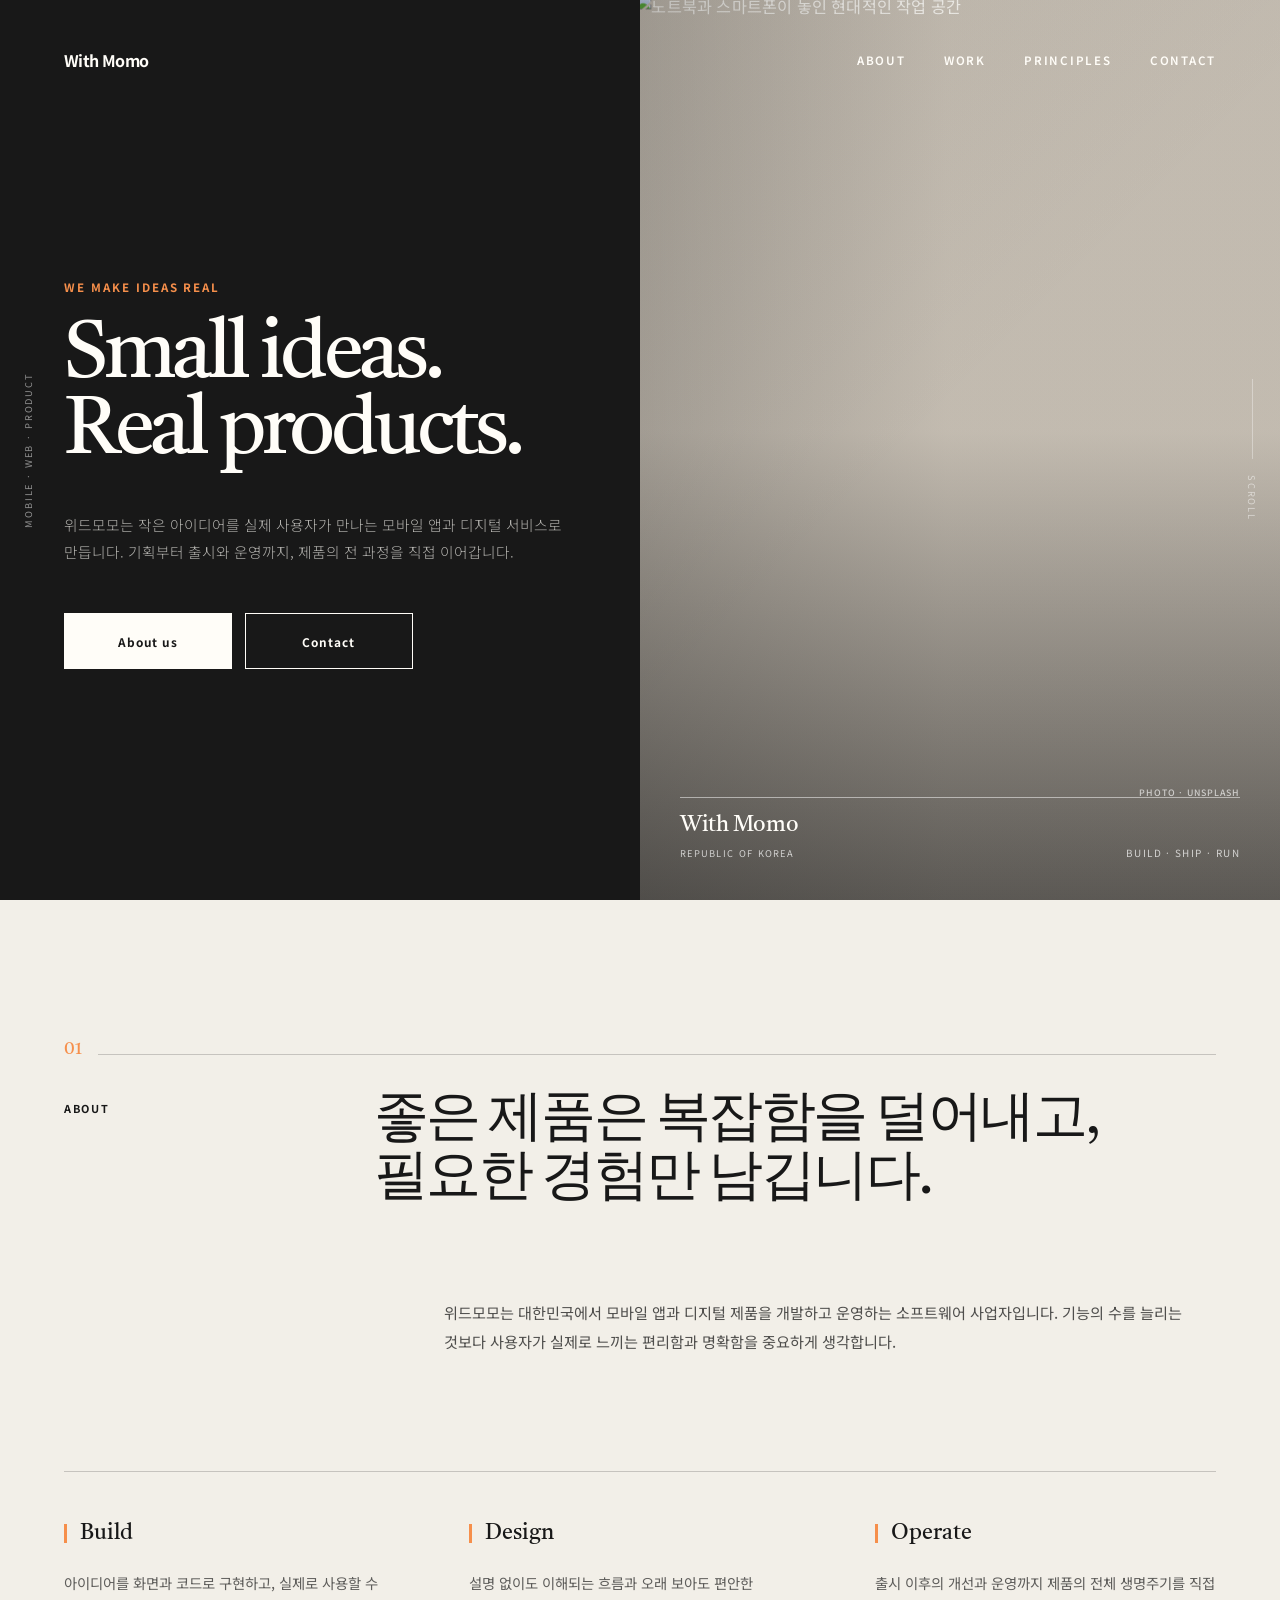
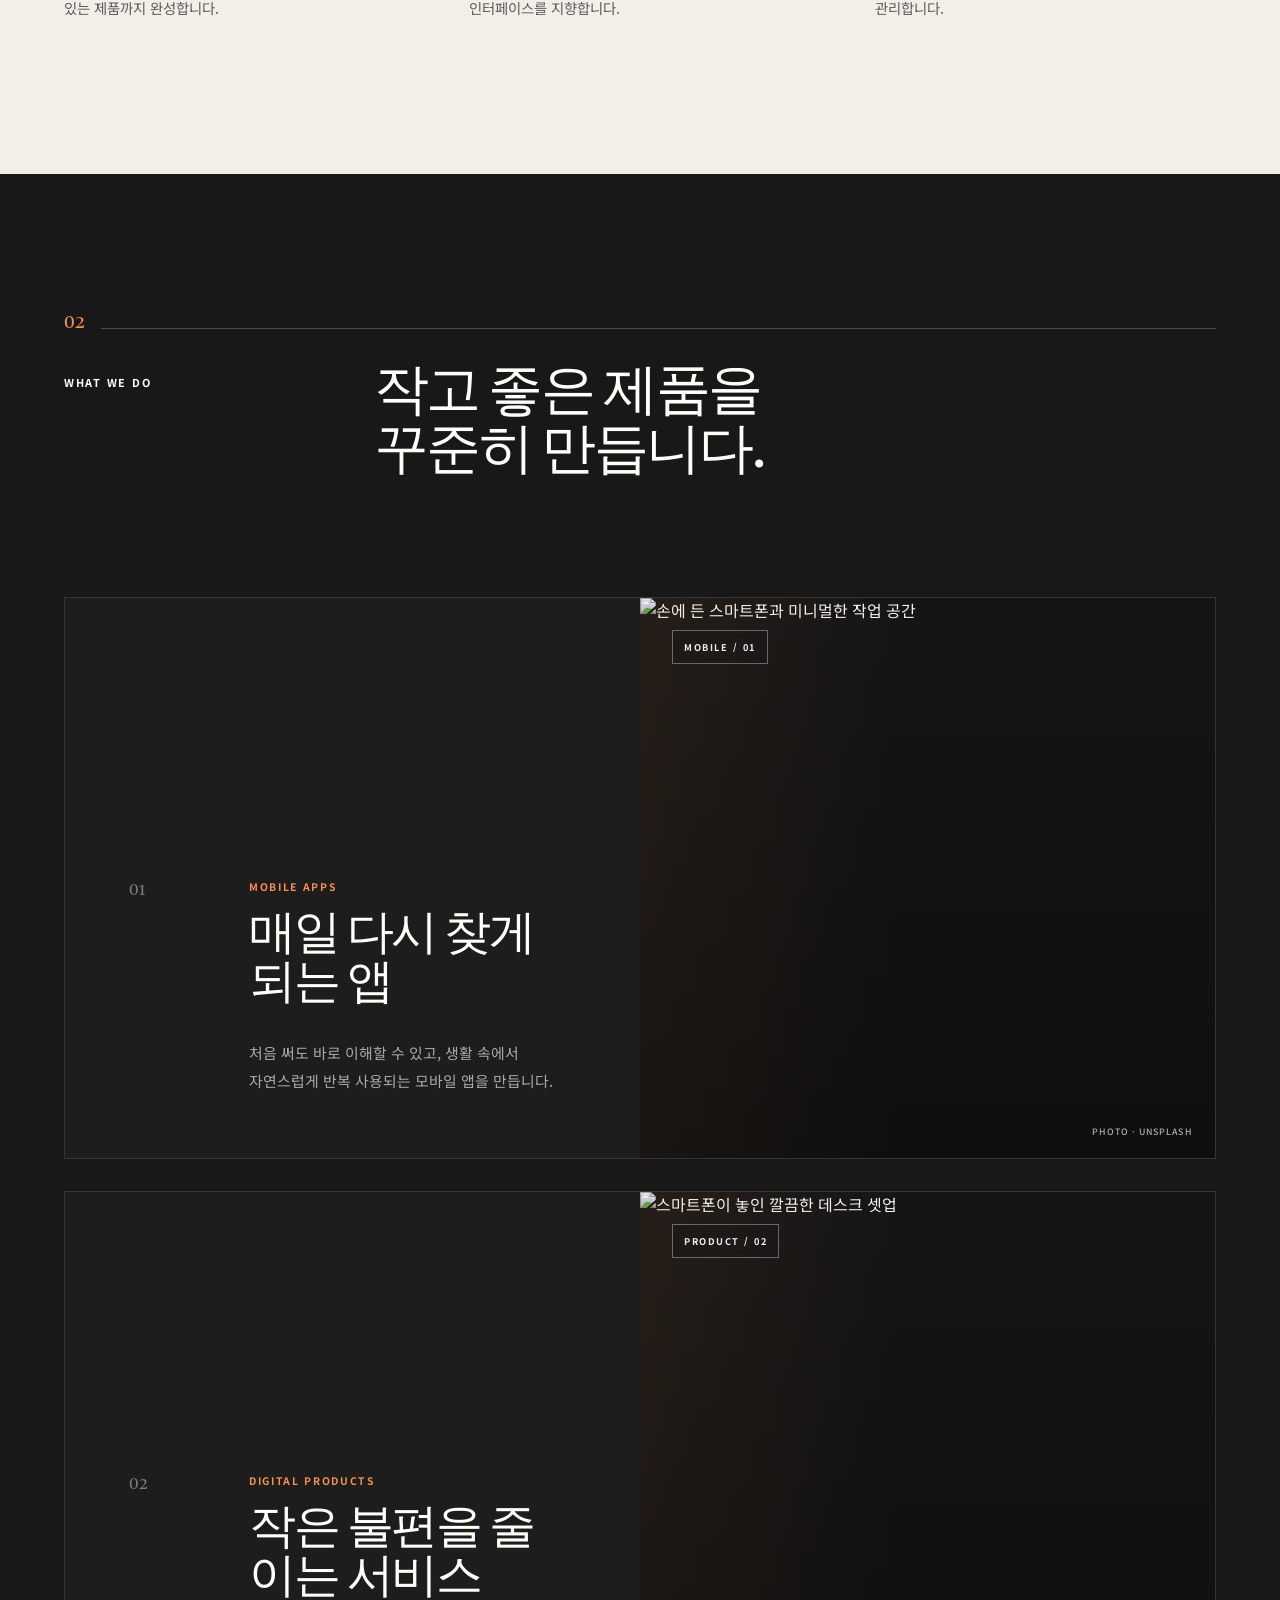
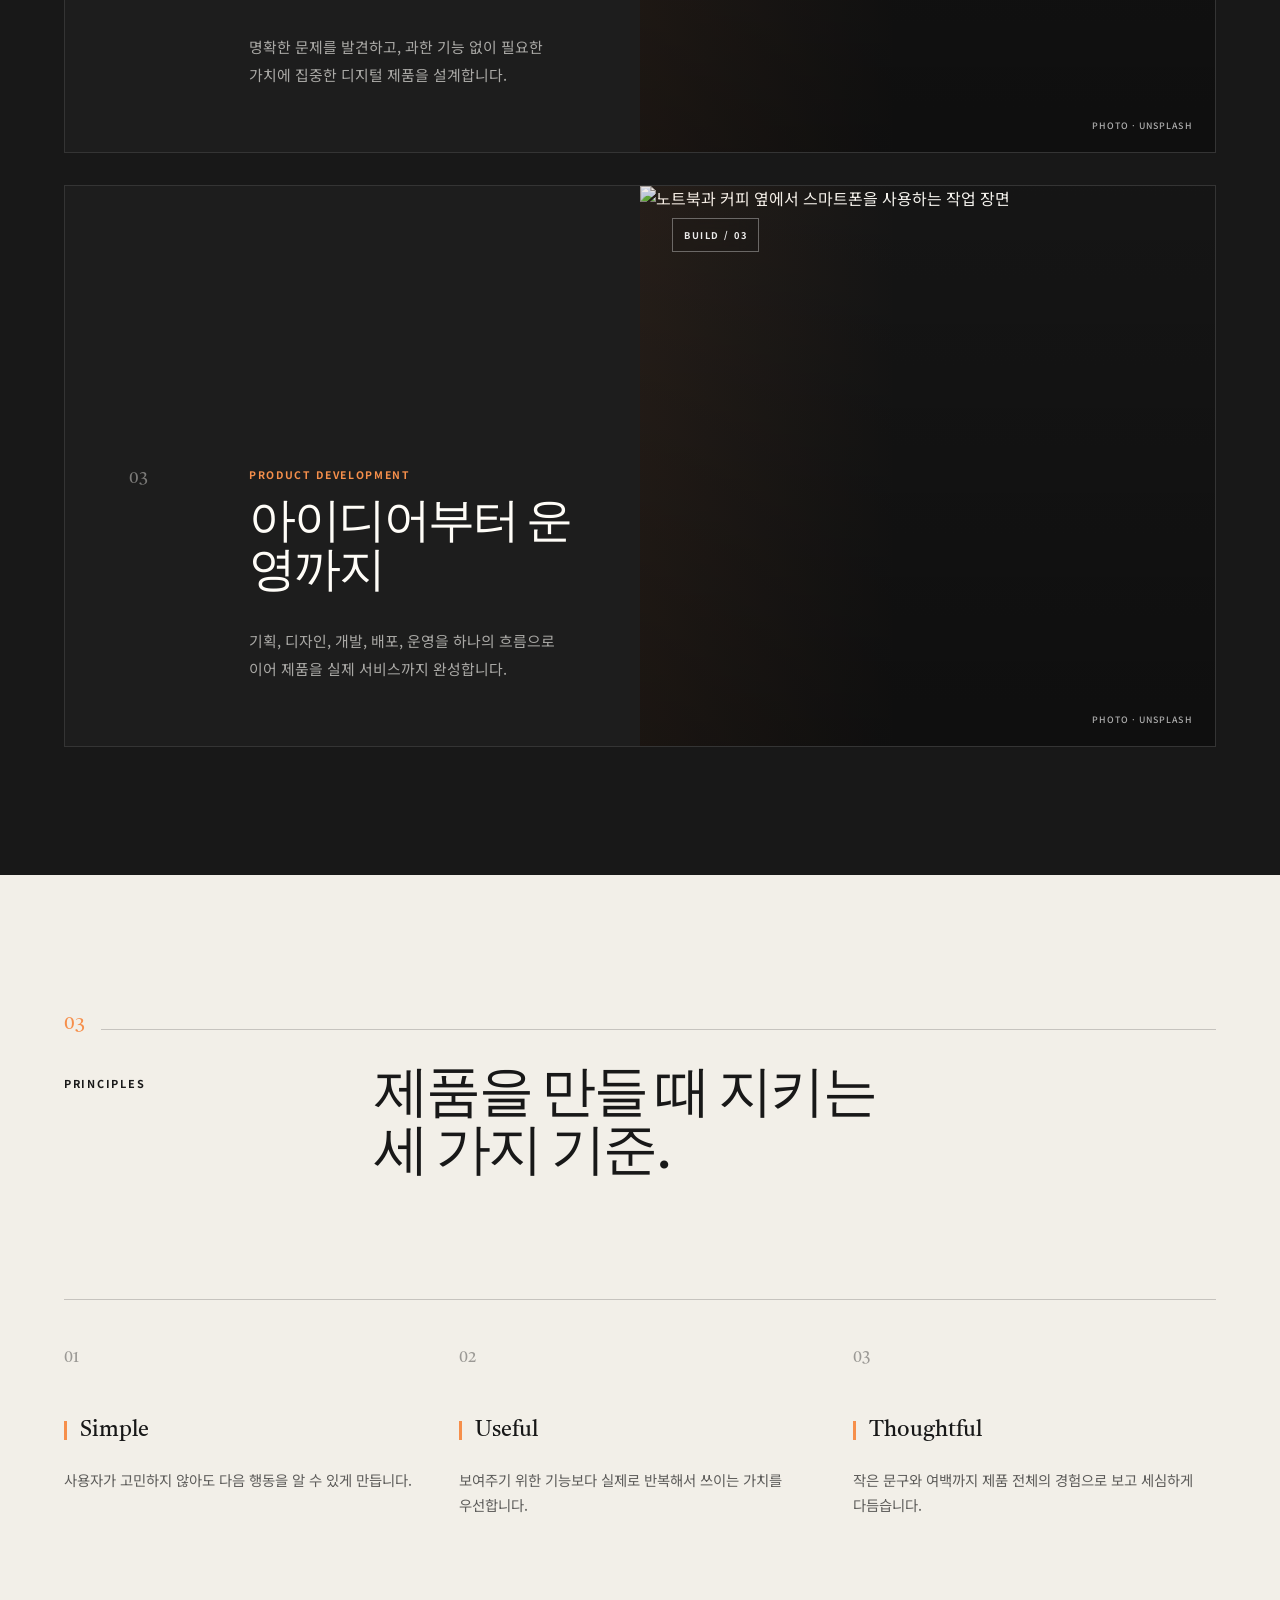
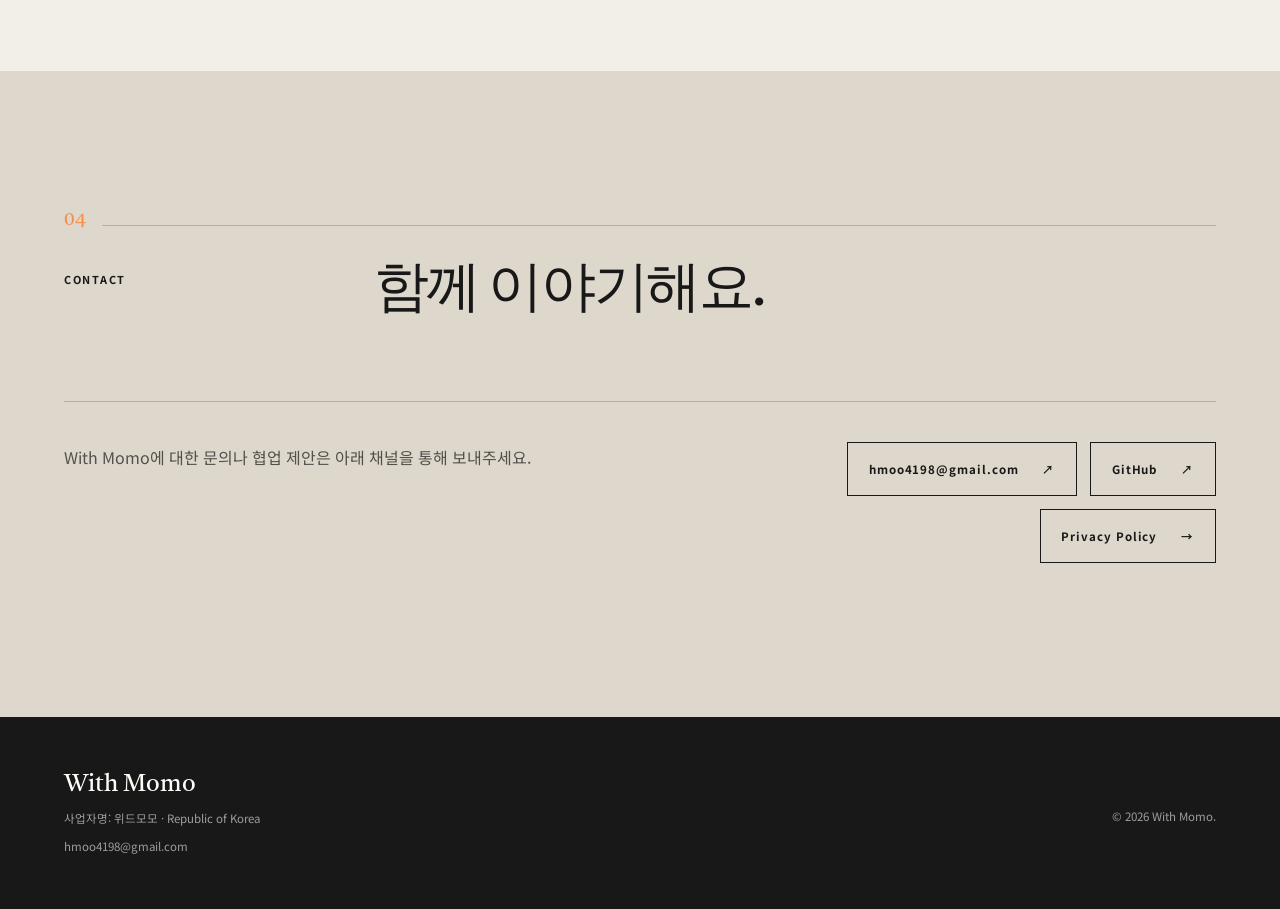
==== commit a0891c66: "Add official contact email" ====
--- a/index.html
+++ b/index.html
@@ -175,6 +175,7 @@
         <div class="contact-grid">
           <p>With Momo에 대한 문의나 협업 제안은 아래 채널을 통해 보내주세요.</p>
           <div class="contact-links">
+            <a href="mailto:hmoo4198@gmail.com">hmoo4198@gmail.com <span>↗</span></a>
             <a href="https://github.com/hmooko" rel="noopener noreferrer">GitHub <span>↗</span></a>
             <a href="privacy.html">Privacy Policy <span>→</span></a>
           </div>
@@ -185,7 +186,7 @@
 
   <footer class="site-footer">
     <div class="section-shell footer-wrap">
-      <div><strong>With Momo</strong><p>사업자명: 위드모모 · Republic of Korea</p></div>
+      <div><strong>With Momo</strong><p>사업자명: 위드모모 · Republic of Korea</p><p><a href="mailto:hmoo4198@gmail.com">hmoo4198@gmail.com</a></p></div>
       <p>© <span id="year">2026</span> With Momo.</p>
     </div>
   </footer>
--- a/photos.css
+++ b/photos.css
@@ -0,0 +1,127 @@
+/* Real-photo layer added on top of the existing portfolio-inspired visual system. */
+.real-photo {
+  display: block;
+  width: 100%;
+  height: 100%;
+  object-fit: cover;
+}
+
+.hero-media {
+  isolation: isolate;
+  background: #cfc7bb;
+}
+.hero-media::after {
+  z-index: 2;
+  background:
+    linear-gradient(90deg, rgba(24,24,24,.20), rgba(24,24,24,.03) 48%),
+    linear-gradient(0deg, rgba(24,24,24,.62), rgba(24,24,24,.04) 52%);
+}
+.hero-photo {
+  position: absolute;
+  inset: 0;
+  z-index: 0;
+  object-position: center;
+  transform: scale(1.015);
+}
+.photo-shade {
+  position: absolute;
+  z-index: 1;
+  inset: 0;
+  background: linear-gradient(135deg, rgba(24,24,24,.05), transparent 48%);
+  pointer-events: none;
+}
+
+.photo-visual {
+  background: #161616;
+}
+.project-photo {
+  position: absolute;
+  inset: 0;
+  z-index: 0;
+  transition: transform 800ms cubic-bezier(.22,1,.36,1), filter 500ms ease;
+}
+.project:hover .project-photo {
+  transform: scale(1.035);
+}
+.photo-visual::after {
+  position: absolute;
+  z-index: 1;
+  inset: 0;
+  background:
+    linear-gradient(180deg, rgba(0,0,0,.04), rgba(0,0,0,.34)),
+    linear-gradient(90deg, rgba(246,143,75,.08), transparent 45%);
+  content: "";
+  pointer-events: none;
+}
+.photo-index {
+  position: absolute;
+  z-index: 3;
+  top: 2rem;
+  left: 2rem;
+  padding: .55rem .7rem;
+  border: 1px solid rgba(255,255,255,.34);
+  background: rgba(24,24,24,.18);
+  color: rgba(255,255,255,.92);
+  font-size: .58rem;
+  font-weight: 700;
+  letter-spacing: .16em;
+  backdrop-filter: blur(10px);
+}
+.photo-credit {
+  position: absolute;
+  z-index: 4;
+  right: 1.4rem;
+  bottom: 1.25rem;
+  color: rgba(255,255,255,.66);
+  font-size: .55rem;
+  font-weight: 500;
+  letter-spacing: .12em;
+  text-transform: uppercase;
+  transition: color 160ms ease;
+}
+.photo-credit:hover,
+.photo-credit:focus-visible {
+  color: #fff;
+}
+.hero-media .photo-credit {
+  right: 2.5rem;
+  bottom: 6.3rem;
+}
+
+@media (max-width: 900px) {
+  .hero-photo {
+    object-position: center center;
+  }
+  .hero-media .photo-credit {
+    right: 1.5rem;
+    bottom: 5.6rem;
+  }
+}
+
+@media (max-width: 640px) {
+  .photo-index {
+    top: 1rem;
+    left: 1rem;
+  }
+  .photo-credit {
+    right: 1rem;
+    bottom: 1rem;
+    font-size: .5rem;
+  }
+  .hero-media .photo-credit {
+    right: 1rem;
+    bottom: 5.2rem;
+  }
+  .project-photo {
+    min-height: 100%;
+  }
+}
+
+@media (prefers-reduced-motion: reduce) {
+  .project-photo {
+    transition: none;
+  }
+  .project:hover .project-photo {
+    transform: none;
+  }
+}
